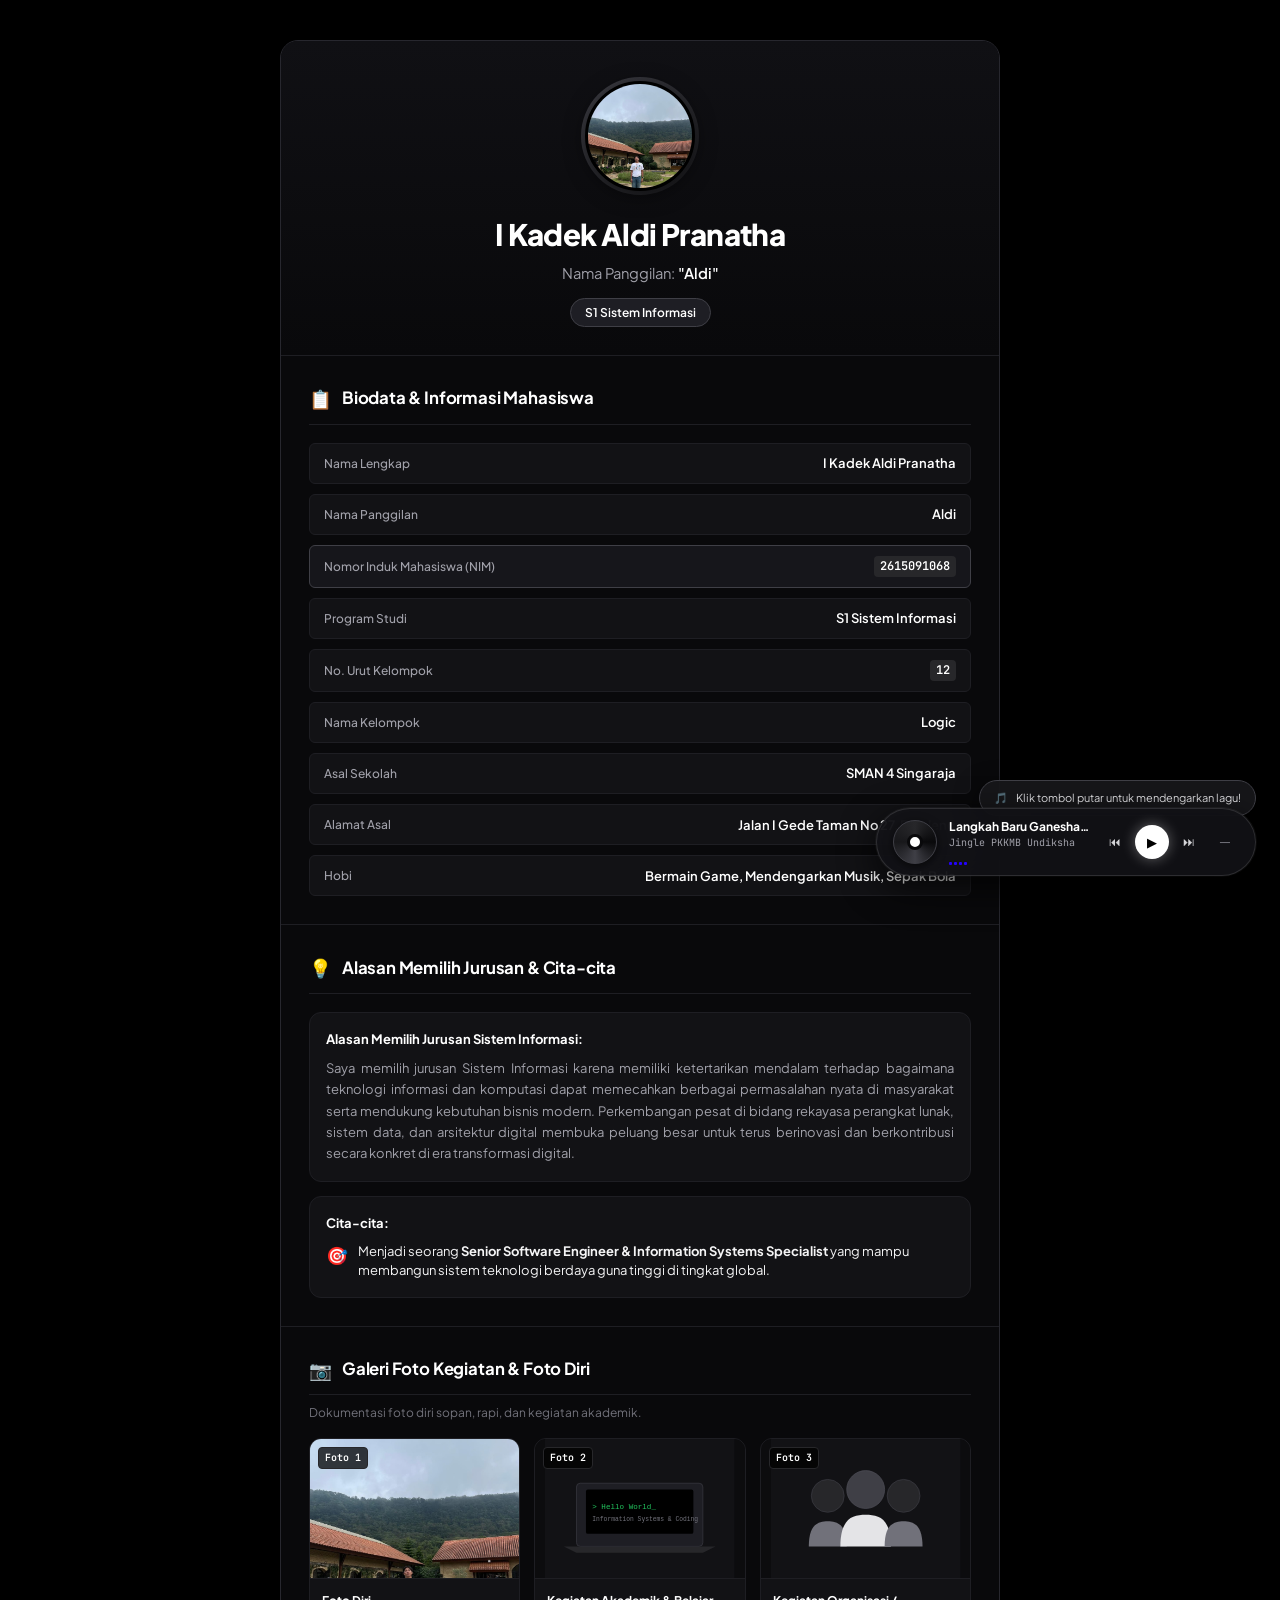
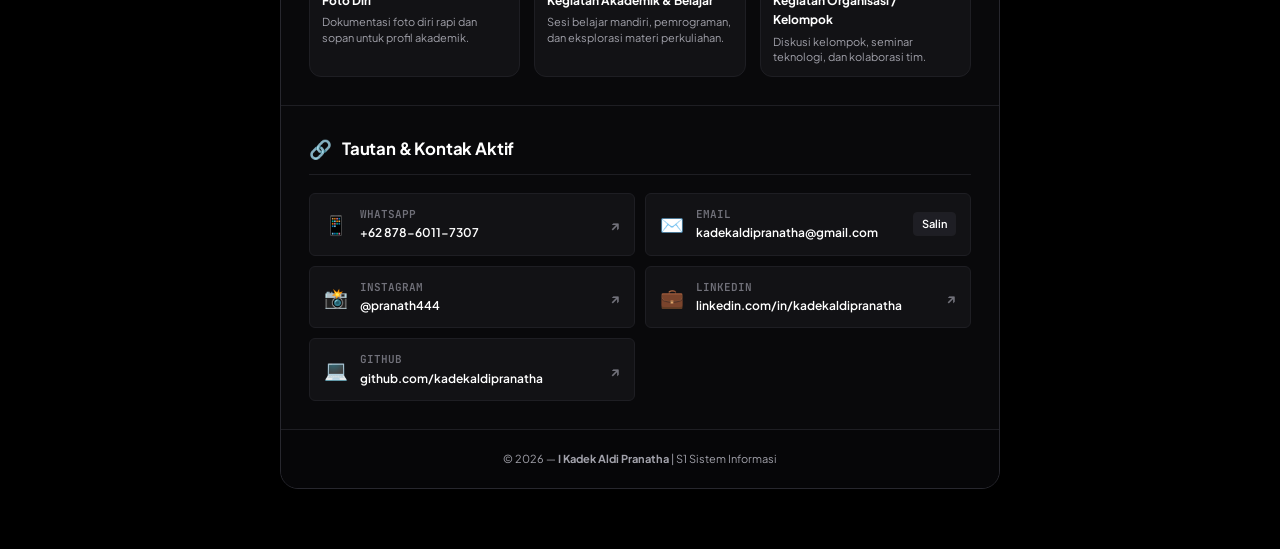
==== index.html @ c518de61 "fix: profil bisa diklik lightbox, hapus tulisan Mahasiswa Baru, fix stray char" ====
<!DOCTYPE html>
<html lang="id">

<head>
    <meta charset="UTF-8">
    <meta name="viewport" content="width=device-width, initial-scale=1.0">
    <title>Biodata Diri — I Kadek Aldi Pranatha | S1 Sistem Informasi</title>
    <meta name="description" content="Biodata dan Profil Mahasiswa Jurusan Sistem Informasi - I Kadek Aldi Pranatha.">

    <!-- Google Fonts: Plus Jakarta Sans & JetBrains Mono -->
    <link rel="preconnect" href="https://fonts.googleapis.com">
    <link rel="preconnect" href="https://fonts.gstatic.com" crossorigin>
    <link
        href="https://fonts.googleapis.com/css2?family=JetBrains+Mono:wght@400;500;600&family=Plus+Jakarta+Sans:wght@300;400;500;600;700;800&display=swap"
        rel="stylesheet">

    <!-- Favicon SVG -->
    <link rel="icon" type="image/svg+xml"
        href="data:image/svg+xml,<svg xmlns='http://www.w3.org/2000/svg' viewBox='0 0 100 100'><circle cx='50' cy='50' r='48' fill='%23000000' stroke='%23ffffff' stroke-width='4'/><text x='50' y='64' font-size='42' font-family='sans-serif' font-weight='bold' fill='white' text-anchor='middle'>SI</text></svg>">

    <link rel="stylesheet" href="css/style.css">
    <style>
        /* Enhancements for real profile photo display */
        .avatar-box {
            position: relative;
            width: 110px;
            height: 110px;
            border-radius: 50%;
            overflow: hidden;
            border: 3px solid var(--bg-pure-black, #000);
            background-color: var(--bg-surface, #141417);
            box-shadow: 0 4px 20px rgba(0, 0, 0, 0.5);
        }

        .avatar-box img {
            width: 100%;
            height: 100%;
            object-fit: cover;
            object-position: center 25%;
            display: block;
            transition: transform 0.3s ease;
        }

        .avatar-box:hover img {
            transform: scale(1.08);
        }

        .gallery-photo-real {
            width: 100%;
            height: 100%;
            object-fit: cover;
            object-position: center 25%;
            display: block;
            transition: transform 0.3s ease;
        }

        .gallery-card:hover .gallery-photo-real {
            transform: scale(1.05);
        }

        .status-pill {
            z-index: 2;
        }

        /* ================= PROFILE LIGHTBOX ================= */
        .avatar-box {
            cursor: pointer;
        }

        .avatar-box::after {
            content: '';
            position: absolute;
            inset: 0;
            border-radius: 50%;
            background: rgba(0, 0, 0, 0);
            transition: background 0.25s ease;
            pointer-events: none;
        }

        .avatar-box:hover::after {
            background: rgba(0, 0, 0, 0.28);
        }

        .avatar-zoom-icon {
            position: absolute;
            top: 50%;
            left: 50%;
            transform: translate(-50%, -50%) scale(0.6);
            color: #ffffff;
            font-size: 20px;
            opacity: 0;
            transition: opacity 0.25s ease, transform 0.25s ease;
            z-index: 5;
            pointer-events: none;
        }

        .avatar-box:hover .avatar-zoom-icon {
            opacity: 1;
            transform: translate(-50%, -50%) scale(1);
        }

        /* Lightbox Overlay */
        #profile-lightbox {
            display: none;
            position: fixed;
            inset: 0;
            z-index: 9999;
            background: rgba(0, 0, 0, 0.88);
            backdrop-filter: blur(16px);
            -webkit-backdrop-filter: blur(16px);
            align-items: center;
            justify-content: center;
            cursor: zoom-out;
        }

        #profile-lightbox.open {
            display: flex;
            animation: lbFadeIn 0.22s ease;
        }

        @keyframes lbFadeIn {
            from { opacity: 0; }
            to   { opacity: 1; }
        }

        #profile-lightbox img {
            max-width: min(500px, 88vw);
            max-height: 80vh;
            object-fit: contain;
            border-radius: 16px;
            box-shadow: 0 32px 80px rgba(0, 0, 0, 0.9);
            animation: lbSlideUp 0.28s cubic-bezier(0.16, 1, 0.3, 1);
            cursor: default;
        }

        @keyframes lbSlideUp {
            from { opacity: 0; transform: scale(0.86) translateY(28px); }
            to   { opacity: 1; transform: scale(1) translateY(0); }
        }

        #lb-close {
            position: absolute;
            top: 18px;
            right: 22px;
            background: rgba(255, 255, 255, 0.12);
            border: 1px solid rgba(255, 255, 255, 0.22);
            color: #ffffff;
            width: 38px;
            height: 38px;
            border-radius: 50%;
            display: flex;
            align-items: center;
            justify-content: center;
            font-size: 17px;
            cursor: pointer;
            transition: background 0.2s ease, transform 0.2s ease;
        }

        #lb-close:hover {
            background: rgba(255, 255, 255, 0.24);
            transform: scale(1.12);
        }

        /* ================= MUSIC PLAYER STYLES ================= */
        .floating-player {
            position: fixed;
            bottom: 24px;
            right: 24px;
            z-index: 1000;
            display: flex;
            align-items: center;
            gap: 12px;
            background: rgba(18, 18, 22, 0.92);
            backdrop-filter: blur(20px);
            -webkit-backdrop-filter: blur(20px);
            border: 1px solid rgba(255, 255, 255, 0.12);
            box-shadow: 0 12px 36px rgba(0, 0, 0, 0.75), 0 0 0 1px rgba(255, 255, 255, 0.06);
            padding: 10px 16px;
            border-radius: 40px;
            transition: all 0.35s cubic-bezier(0.16, 1, 0.3, 1);
            max-width: 380px;
            user-select: none;
        }

        .floating-player:hover {
            border-color: rgba(255, 255, 255, 0.25);
            box-shadow: 0 16px 44px rgba(0, 0, 0, 0.9);
        }

        /* Vinyl Disc */
        .disc-wrapper {
            position: relative;
            width: 44px;
            height: 44px;
            border-radius: 50%;
            background: conic-gradient(#27272a, #09090b, #3f3f46, #18181b, #27272a);
            display: flex;
            align-items: center;
            justify-content: center;
            box-shadow: 0 2px 10px rgba(0, 0, 0, 0.6);
            flex-shrink: 0;
            border: 1px solid #3f3f46;
            cursor: pointer;
            transition: transform 0.2s ease;
        }

        .disc-wrapper:hover {
            transform: scale(1.06);
        }

        .disc-wrapper.playing {
            animation: spinDisc 4s linear infinite;
        }

        @keyframes spinDisc {
            100% {
                transform: rotate(360deg);
            }
        }

        .disc-center {
            width: 16px;
            height: 16px;
            border-radius: 50%;
            background: #ffffff;
            border: 3px solid #09090b;
        }

        /* Track Metadata */
        .player-info {
            display: flex;
            flex-direction: column;
            overflow: hidden;
            min-width: 130px;
            max-width: 155px;
        }

        .player-title {
            font-size: 12px;
            font-weight: 700;
            color: #ffffff;
            white-space: nowrap;
            overflow: hidden;
            text-overflow: ellipsis;
            line-height: 1.3;
        }

        .player-artist {
            font-size: 10px;
            color: #a1a1aa;
            white-space: nowrap;
            overflow: hidden;
            text-overflow: ellipsis;
            font-family: var(--font-mono);
        }

        /* Equalizer Wave */
        .equalizer {
            display: flex;
            align-items: flex-end;
            gap: 2px;
            height: 12px;
            margin-top: 2px;
        }

        .eq-bar {
            width: 3px;
            background: #2402ff;
            border-radius: 1px;
            height: 3px;
            transition: height 0.15s ease;
        }

        .playing .eq-bar:nth-child(1) {
            animation: eqBounce 0.8s ease-in-out infinite alternate;
        }

        .playing .eq-bar:nth-child(2) {
            animation: eqBounce 0.6s ease-in-out infinite alternate 0.2s;
        }

        .playing .eq-bar:nth-child(3) {
            animation: eqBounce 0.9s ease-in-out infinite alternate 0.4s;
        }

        .playing .eq-bar:nth-child(4) {
            animation: eqBounce 0.7s ease-in-out infinite alternate 0.1s;
        }

        @keyframes eqBounce {
            0% {
                height: 3px;
            }

            100% {
                height: 12px;
            }
        }

        /* Controls */
        .player-controls {
            display: flex;
            align-items: center;
            gap: 6px;
        }

        .btn-ctrl {
            background: none;
            border: none;
            color: #d4d4d8;
            cursor: pointer;
            width: 28px;
            height: 28px;
            border-radius: 50%;
            display: flex;
            align-items: center;
            justify-content: center;
            font-size: 12px;
            transition: all 0.2s ease;
        }

        .btn-ctrl:hover {
            color: #ffffff;
            background: rgba(255, 255, 255, 0.12);
        }

        .btn-play-main {
            width: 34px;
            height: 34px;
            background: #ffffff;
            color: #000000;
            border-radius: 50%;
            font-size: 13px;
            box-shadow: 0 0 14px rgba(255, 255, 255, 0.35);
        }

        .btn-play-main:hover {
            background: #f4f4f5;
            color: #000000;
            transform: scale(1.08);
            box-shadow: 0 0 20px rgba(255, 255, 255, 0.6);
        }

        /* Minimize / Maximize Button */
        .btn-minimize {
            color: #71717a;
            font-size: 14px;
            margin-left: 2px;
            transition: all 0.2s ease;
        }

        .btn-minimize:hover {
            color: #ffffff;
            background: rgba(255, 255, 255, 0.15);
        }

        /* Minimized State (Floating Disc Bubble) */
        .floating-player.minimized {
            padding: 4px;
            border-radius: 50%;
            cursor: pointer;
            background: rgba(18, 18, 22, 0.95);
            box-shadow: 0 8px 28px rgba(0, 0, 0, 0.8), 0 0 16px rgba(34, 197, 94, 0.25);
            border-color: rgba(34, 197, 94, 0.4);
            transform: scale(1);
        }

        .floating-player.minimized:hover {
            transform: scale(1.14);
            border-color: #22c55e;
            box-shadow: 0 12px 32px rgba(0, 0, 0, 0.9), 0 0 24px rgba(34, 197, 94, 0.5);
        }

        .floating-player.minimized .player-info,
        .floating-player.minimized .btn-prev,
        .floating-player.minimized .btn-next,
        .floating-player.minimized .btn-minimize {
            display: none;
        }

        /* Minimized Expand Badge Indicator */
        .minimized-badge {
            display: none;
            position: absolute;
            top: -4px;
            right: -4px;
            background: #22c55e;
            color: #000000;
            font-size: 9px;
            font-weight: 800;
            width: 18px;
            height: 18px;
            border-radius: 50%;
            align-items: center;
            justify-content: center;
            border: 2px solid #000000;
            box-shadow: 0 2px 6px rgba(0, 0, 0, 0.5);
        }

        .floating-player.minimized .minimized-badge {
            display: flex;
        }

        /* Auto-play hint banner */
        .music-toast-hint {
            position: fixed;
            bottom: 84px;
            right: 24px;
            z-index: 999;
            background: rgba(24, 24, 27, 0.95);
            border: 1px solid #3f3f46;
            color: #e4e4e7;
            padding: 8px 14px;
            border-radius: 20px;
            font-size: 11px;
            display: flex;
            align-items: center;
            gap: 8px;
            box-shadow: 0 8px 24px rgba(0, 0, 0, 0.6);
            animation: fadeInHint 0.5s ease;
        }

        @keyframes fadeInHint {
            from {
                opacity: 0;
                transform: translateY(8px);
            }

            to {
                opacity: 1;
                transform: translateY(0);
            }
        }

        @media (max-width: 600px) {
            .floating-player:not(.minimized) {
                bottom: 16px;
                right: 16px;
                left: 16px;
                max-width: none;
                justify-content: space-between;
            }

            .player-info {
                max-width: 140px;
            }

            .music-toast-hint {
                bottom: 76px;
                right: 16px;
                left: 16px;
                justify-content: center;
            }
        }
    </style>
</head>

<body>

    <main class="page-wrapper">
        <div class="bio-card">

            <!-- HEADER & FOTO PROFIL -->
            <header class="card-header">
                <div class="avatar-container">
                    <div class="avatar-ring">
                        <!-- Foto Profil Asli — klik untuk tampilkan full -->
                        <div class="avatar-box" onclick="openProfileLightbox()" title="Klik untuk lihat foto">
                            <img src="profile.jpg" alt="Foto Profil I Kadek Aldi Pranatha" class="avatar-img" />
                            <span class="avatar-zoom-icon">&#128269;</span>
                        </div>
                    </div>
                </div>

                <h1 class="main-name">I Kadek Aldi Pranatha</h1>
                <p class="nickname">Nama Panggilan: <span class="highlight-text">"Aldi"</span></p>
                <p class="study-badge">S1 Sistem Informasi</p>
            </header>

            <!-- SEKSI 1: BIODATA UTAMA -->
            <section class="section-box">
                <h2 class="section-title">
                    <span class="title-icon">📋</span>
                    <span>Biodata & Informasi Mahasiswa</span>
                </h2>

                <div class="data-list">
                    <div class="data-row">
                        <span class="data-label">Nama Lengkap</span>
                        <span class="data-val">I Kadek Aldi Pranatha</span>
                    </div>

                    <div class="data-row">
                        <span class="data-label">Nama Panggilan</span>
                        <span class="data-val">Aldi</span>
                    </div>

                    <div class="data-row highlight-row">
                        <span class="data-label">Nomor Induk Mahasiswa (NIM)</span>
                        <span class="data-val mono-text">2615091068</span>
                    </div>

                    <div class="data-row">
                        <span class="data-label">Program Studi</span>
                        <span class="data-val">S1 Sistem Informasi</span>
                    </div>

                    <div class="data-row">
                        <span class="data-label">No. Urut Kelompok</span>
                        <span class="data-val mono-text">12</span>
                    </div>

                    <div class="data-row">
                        <span class="data-label">Nama Kelompok</span>
                        <span class="data-val">Logic</span>
                    </div>

                    <div class="data-row">
                        <span class="data-label">Asal Sekolah</span>
                        <span class="data-val">SMAN 4 Singaraja</span>
                    </div>

                    <div class="data-row">
                        <span class="data-label">Alamat Asal</span>
                        <span class="data-val">Jalan I Gede Taman No 27, Buleleng</span>
                    </div>

                    <div class="data-row">
                        <span class="data-label">Hobi</span>
                        <span class="data-val">Bermain Game, Mendengarkan Musik, Sepak Bola</span>
                    </div>
                </div>
            </section>

            <!-- SEKSI 2: ALASAN MEMILIH SISTEM INFORMASI & CITA-CITA -->
            <section class="section-box">
                <h2 class="section-title">
                    <span class="title-icon">💡</span>
                    <span>Alasan Memilih Jurusan & Cita-cita</span>
                </h2>

                <div class="essay-box">
                    <h3 class="essay-subtitle">Alasan Memilih Jurusan Sistem Informasi:</h3>
                    <p class="essay-paragraph">
                        Saya memilih jurusan Sistem Informasi karena memiliki ketertarikan mendalam terhadap bagaimana
                        teknologi informasi dan komputasi dapat memecahkan berbagai permasalahan nyata di masyarakat
                        serta mendukung kebutuhan bisnis modern.
                        Perkembangan pesat di bidang rekayasa perangkat lunak, sistem data, dan arsitektur digital
                        membuka peluang
                        besar untuk terus berinovasi dan berkontribusi secara konkret di era transformasi digital.
                    </p>
                </div>

                <div class="essay-box" style="margin-top: 14px;">
                    <h3 class="essay-subtitle">Cita-cita:</h3>
                    <div class="goal-item">
                        <span class="goal-star">🎯</span>
                        <span class="goal-text">Menjadi seorang <strong>Senior Software Engineer & Information Systems
                                Specialist</strong> yang mampu
                            membangun sistem teknologi berdaya guna tinggi di tingkat global.</span>
                    </div>
                </div>
            </section>

            <!-- SEKSI 3: GALERI FOTO (MINIMAL 3 FOTO DIRI & KEGIATAN SOPAN) -->
            <section class="section-box">
                <h2 class="section-title">
                    <span class="title-icon">📷</span>
                    <span>Galeri Foto Kegiatan & Foto Diri</span>
                </h2>
                <p class="section-hint">Dokumentasi foto diri sopan, rapi, dan kegiatan akademik.</p>

                <div class="gallery-grid">
                    <!-- Foto 1: Foto Diri -->
                    <div class="gallery-card">
                        <div class="photo-box">
                            <img src="profile.jpg" alt="Foto Diri I Kadek Aldi Pranatha" class="gallery-photo-real" />
                            <span class="photo-badge">Foto 1</span>
                        </div>
                        <div class="photo-caption">
                            <h4>Foto Diri</h4>
                            <p>Dokumentasi foto diri rapi dan sopan untuk profil akademik.</p>
                        </div>
                    </div>

                    <!-- Foto 2: Akademik & Belajar -->
                    <div class="gallery-card">
                        <div class="photo-box">
                            <svg viewBox="0 0 300 220" width="100%" height="100%" class="photo-svg">
                                <rect width="100%" height="100%" fill="#121215" />
                                <!-- Laptop & Study setting -->
                                <rect x="50" y="70" width="200" height="100" rx="6" fill="#1e1e24" stroke="#3f3f46" />
                                <rect x="65" y="80" width="170" height="70" rx="3" fill="#000000" />
                                <text x="75" y="110" fill="#22c55e" font-size="12" font-family="monospace">&gt; Hello
                                    World_</text>
                                <text x="75" y="130" fill="#71717a" font-size="10" font-family="monospace">Information
                                    Systems &amp; Coding</text>
                                <path d="M30 170 L270 170 L250 180 L50 180 Z" fill="#27272a" />
                            </svg>
                            <span class="photo-badge">Foto 2</span>
                        </div>
                        <div class="photo-caption">
                            <h4>Kegiatan Akademik & Belajar</h4>
                            <p>Sesi belajar mandiri, pemrograman, dan eksplorasi materi perkuliahan.</p>
                        </div>
                    </div>

                    <!-- Foto 3: Kolaborasi & Tim -->
                    <div class="gallery-card">
                        <div class="photo-box">
                            <svg viewBox="0 0 300 220" width="100%" height="100%" class="photo-svg">
                                <rect width="100%" height="100%" fill="#121215" />
                                <!-- Group / Workshop representation -->
                                <circle cx="90" cy="90" r="26" fill="#27272a" stroke="#3f3f46" />
                                <circle cx="150" cy="80" r="30" fill="#3f3f46" stroke="#52525b" />
                                <circle cx="210" cy="90" r="26" fill="#27272a" stroke="#3f3f46" />
                                <path d="M60 170 C60 135, 75 130, 90 130 C105 130, 120 135, 120 170 Z" fill="#71717a" />
                                <path d="M110 170 C110 125, 130 120, 150 120 C170 120, 190 125, 190 170 Z"
                                    fill="#e4e4e7" />
                                <path d="M180 170 C180 135, 195 130, 210 130 C225 130, 240 135, 240 170 Z"
                                    fill="#71717a" />
                            </svg>
                            <span class="photo-badge">Foto 3</span>
                        </div>
                        <div class="photo-caption">
                            <h4>Kegiatan Organisasi / Kelompok</h4>
                            <p>Diskusi kelompok, seminar teknologi, dan kolaborasi tim.</p>
                        </div>
                    </div>
                </div>
            </section>

            <!-- SEKSI 4: TAUTAN & KONTAK AKTIF -->
            <section class="section-box" style="border-bottom: none;">
                <h2 class="section-title">
                    <span class="title-icon">🔗</span>
                    <span>Tautan & Kontak Aktif</span>
                </h2>

                <div class="contact-grid">
                    <!-- WhatsApp -->
                    <a href="https://wa.me/6287860117307" target="_blank" rel="noopener noreferrer"
                        class="contact-card">
                        <div class="contact-icon">📱</div>
                        <div class="contact-info">
                            <span class="contact-title">WhatsApp</span>
                            <span class="contact-sub">+62 878-6011-7307</span>
                        </div>
                        <span class="contact-arrow">↗</span>
                    </a>

                    <!-- Email -->
                    <div class="contact-card" id="copy-email-box" title="Klik untuk menyalin email">
                        <div class="contact-icon">✉️</div>
                        <div class="contact-info">
                            <span class="contact-title">Email</span>
                            <span class="contact-sub" id="email-address">kadekaldipranatha@gmail.com</span>
                        </div>
                        <span class="contact-badge" id="copy-status">Salin</span>
                    </div>

                    <!-- Instagram -->
                    <a href="https://instagram.com/pranath444" target="_blank" rel="noopener noreferrer"
                        class="contact-card">
                        <div class="contact-icon">📸</div>
                        <div class="contact-info">
                            <span class="contact-title">Instagram</span>
                            <span class="contact-sub">@pranath444</span>
                        </div>
                        <span class="contact-arrow">↗</span>
                    </a>

                    <!-- LinkedIn -->
                    <a href="https://linkedin.com/in/kadekaldipranatha" target="_blank" rel="noopener noreferrer"
                        class="contact-card">
                        <div class="contact-icon">💼</div>
                        <div class="contact-info">
                            <span class="contact-title">LinkedIn</span>
                            <span class="contact-sub">linkedin.com/in/kadekaldipranatha</span>
                        </div>
                        <span class="contact-arrow">↗</span>
                    </a>

                    <!-- GitHub -->
                    <a href="https://github.com/kadekaldipranatha" target="_blank" rel="noopener noreferrer"
                        class="contact-card">
                        <div class="contact-icon">💻</div>
                        <div class="contact-info">
                            <span class="contact-title">GitHub</span>
                            <span class="contact-sub">github.com/kadekaldipranatha</span>
                        </div>
                        <span class="contact-arrow">↗</span>
                    </a>
                </div>
            </section>

            <!-- FOOTER -->
            <footer class="card-footer">
                <p>© 2026 — <strong>I Kadek Aldi Pranatha</strong> | S1 Sistem Informasi</p>
            </footer>

        </div>
    </main>

    <!-- FLOATING MUSIC PLAYER WIDGET -->
    <div id="musicToastHint" class="music-toast-hint">
        <span>🎵</span>
        <span>Klik tombol putar untuk mendengarkan lagu!</span>
    </div>

    <div class="floating-player" id="musicPlayer" title="Pemutar Musik">
        <!-- Minimized expand badge -->
        <div class="minimized-badge">🗖</div>

        <!-- Rotating Disc -->
        <div class="disc-wrapper" id="discWrapper" title="Putar / Jeda">
            <div class="disc-center"></div>
        </div>

        <!-- Track Info & Visualizer -->
        <div class="player-info">
            <span class="player-title" id="playerTitle">Langkah Baru Ganesha Muda</span>
            <span class="player-artist" id="playerArtist">Jingle PKKMB Undiksha</span>
            <div class="equalizer" id="equalizer">
                <div class="eq-bar"></div>
                <div class="eq-bar"></div>
                <div class="eq-bar"></div>
                <div class="eq-bar"></div>
            </div>
        </div>

        <!-- Controls -->
        <div class="player-controls">
            <button class="btn-ctrl btn-prev" id="btnPrev" title="Lagu Sebelumnya">⏮</button>
            <button class="btn-ctrl btn-play-main" id="btnPlay" title="Putar / Jeda">▶</button>
            <button class="btn-ctrl btn-next" id="btnNext" title="Lagu Selanjutnya">⏭</button>
            <button class="btn-ctrl btn-minimize" id="btnMin" title="Perkecil Pemutar Musik">─</button>
        </div>
    </div>

    <!-- Hidden Audio Element -->
    <audio id="bgAudio" preload="metadata"></audio>

    <!-- Floating Notification Toast -->
    <div id="toast" class="toast hidden">Alamat email berhasil disalin!</div>

    <script>
        // ================= COPY EMAIL FEATURE =================
        const copyBox = document.getElementById('copy-email-box');
        const emailText = document.getElementById('email-address').innerText;
        const copyStatus = document.getElementById('copy-status');
        const toast = document.getElementById('toast');

        copyBox.addEventListener('click', async () => {
            try {
                await navigator.clipboard.writeText(emailText);
                copyStatus.innerText = 'Tersalin!';
                copyStatus.style.background = '#22c55e';
                copyStatus.style.color = '#000000';

                toast.classList.remove('hidden');
                setTimeout(() => {
                    toast.classList.add('hidden');
                    copyStatus.innerText = 'Salin';
                    copyStatus.style.background = '';
                    copyStatus.style.color = '';
                }, 2500);
            } catch (err) {
                alert('Email: ' + emailText);
            }
        });

        // ================= MUSIC PLAYER LOGIC =================
        const playlist = [
            {
                title: "Langkah Baru Ganesha Muda",
                artist: "Jingle PKKMB Undiksha",
                src: "song1.mp3"
            },
            {
                title: "Kuning",
                artist: "rumahsakit",
                src: "song2.mp3"
            },
            {
                title: "Gemilang",
                artist: "Perunggu",
                src: "song3.mp3"
            }
        ];

        let currentTrackIndex = 0;
        const audio = document.getElementById('bgAudio');
        const btnPlay = document.getElementById('btnPlay');
        const btnPrev = document.getElementById('btnPrev');
        const btnNext = document.getElementById('btnNext');
        const btnMin = document.getElementById('btnMin');
        const discWrapper = document.getElementById('discWrapper');
        const playerTitle = document.getElementById('playerTitle');
        const playerArtist = document.getElementById('playerArtist');
        const musicPlayer = document.getElementById('musicPlayer');
        const musicHint = document.getElementById('musicToastHint');

        function loadTrack(index) {
            currentTrackIndex = index;
            const track = playlist[currentTrackIndex];
            audio.src = track.src;
            playerTitle.innerText = track.title;
            playerArtist.innerText = track.artist;
        }

        // Initialize first track
        loadTrack(0);

        function playMusic() {
            audio.play().then(() => {
                btnPlay.innerText = '⏸';
                discWrapper.classList.add('playing');
                musicPlayer.classList.add('playing');
                if (musicHint) musicHint.style.display = 'none';
            }).catch((err) => {
                console.log('Autoplay blocked or waiting for user interaction:', err);
            });
        }

        function pauseMusic() {
            audio.pause();
            btnPlay.innerText = '▶';
            discWrapper.classList.remove('playing');
            musicPlayer.classList.remove('playing');
        }

        function togglePlay() {
            if (audio.paused) {
                playMusic();
            } else {
                pauseMusic();
            }
        }

        btnPlay.addEventListener('click', (e) => {
            e.stopPropagation();
            togglePlay();
        });

        discWrapper.addEventListener('click', (e) => {
            if (musicPlayer.classList.contains('minimized')) {
                // If minimized, clicking expands it
                expandPlayer();
            } else {
                togglePlay();
            }
        });

        btnNext.addEventListener('click', (e) => {
            e.stopPropagation();
            currentTrackIndex = (currentTrackIndex + 1) % playlist.length;
            loadTrack(currentTrackIndex);
            playMusic();
        });

        btnPrev.addEventListener('click', (e) => {
            e.stopPropagation();
            currentTrackIndex = (currentTrackIndex - 1 + playlist.length) % playlist.length;
            loadTrack(currentTrackIndex);
            playMusic();
        });

        // When track ends, play next
        audio.addEventListener('ended', () => {
            currentTrackIndex = (currentTrackIndex + 1) % playlist.length;
            loadTrack(currentTrackIndex);
            playMusic();
        });

        // Minimize & Maximize Features
        function minimizePlayer() {
            musicPlayer.classList.add('minimized');
            btnMin.innerText = '🗖';
            btnMin.title = 'Perbesar Pemutar Musik';
            musicPlayer.title = 'Klik untuk memperbesar pemutar musik';
        }

        function expandPlayer() {
            musicPlayer.classList.remove('minimized');
            btnMin.innerText = '─';
            btnMin.title = 'Perkecil Pemutar Musik';
            musicPlayer.title = 'Pemutar Musik';
        }

        btnMin.addEventListener('click', (e) => {
            e.stopPropagation();
            if (musicPlayer.classList.contains('minimized')) {
                expandPlayer();
            } else {
                minimizePlayer();
            }
        });

        // Clicking anywhere on minimized bubble expands it immediately
        musicPlayer.addEventListener('click', (e) => {
            if (musicPlayer.classList.contains('minimized')) {
                expandPlayer();
            }
        });

        // First user interaction auto-play trigger
        let userInteracted = false;
        function handleFirstInteraction() {
            if (!userInteracted) {
                userInteracted = true;
                playMusic();
                window.removeEventListener('click', handleFirstInteraction);
                window.removeEventListener('keydown', handleFirstInteraction);
                window.removeEventListener('touchstart', handleFirstInteraction);
            }
        }

        window.addEventListener('click', handleFirstInteraction);
        window.addEventListener('keydown', handleFirstInteraction);
        window.addEventListener('touchstart', handleFirstInteraction);

        // Hide hint after 6s
        setTimeout(() => {
            if (musicHint) musicHint.style.display = 'none';
        }, 6000);
    </script>

    <!-- ===== PROFILE PHOTO LIGHTBOX ===== -->
    <div id="profile-lightbox" onclick="closeProfileLightbox()" role="dialog" aria-modal="true" aria-label="Foto Profil">
        <button id="lb-close" onclick="event.stopPropagation(); closeProfileLightbox()" title="Tutup (Esc)">&#10005;</button>
        <img src="profile.jpg" alt="Foto Profil I Kadek Aldi Pranatha" onclick="event.stopPropagation()" />
    </div>

    <script>
        function openProfileLightbox() {
            document.getElementById('profile-lightbox').classList.add('open');
            document.body.style.overflow = 'hidden';
        }
        function closeProfileLightbox() {
            document.getElementById('profile-lightbox').classList.remove('open');
            document.body.style.overflow = '';
        }
        document.addEventListener('keydown', function(e) {
            if (e.key === 'Escape') closeProfileLightbox();
        });
    </script>
</body>

</html>
---- css/style.css ----
/* ==========================================================================
   FULL BLACK MINIMALIST BIODATA & PROFILE STYLESHEET
   ========================================================================== */

:root {
  --bg-pure-black: #000000;
  --bg-card: #09090b;
  --bg-surface: #121215;
  --bg-surface-hover: #18181c;
  --bg-badge: #1e1e24;

  --text-white: #ffffff;
  --text-light: #f4f4f5;
  --text-dim: #a1a1aa;
  --text-muted: #71717a;

  --border-subtle: #1e1e23;
  --border-card: #27272e;
  --border-hover: #3f3f46;

  --font-sans: 'Plus Jakarta Sans', -apple-system, BlinkMacSystemFont, 'Segoe UI', Roboto, sans-serif;
  --font-mono: 'JetBrains Mono', monospace;

  --radius-sm: 6px;
  --radius-md: 12px;
  --radius-lg: 18px;
  --radius-full: 9999px;
}

*, *::before, *::after {
  box-sizing: border-box;
  margin: 0;
  padding: 0;
}

html {
  scroll-behavior: smooth;
}

body {
  background-color: var(--bg-pure-black);
  color: var(--text-white);
  font-family: var(--font-sans);
  line-height: 1.6;
  min-height: 100vh;
  -webkit-font-smoothing: antialiased;
  -moz-osx-font-smoothing: grayscale;
}

a {
  color: inherit;
  text-decoration: none;
}

/* Page Layout Container (Portrait Oriented) */
.page-wrapper {
  display: flex;
  justify-content: center;
  padding: 40px 16px 60px 16px;
}

.bio-card {
  width: 100%;
  max-width: 720px;
  background-color: var(--bg-card);
  border: 1px solid var(--border-card);
  border-radius: var(--radius-lg);
  box-shadow: 0 20px 40px -15px rgba(0, 0, 0, 0.9);
  overflow: hidden;
}

/* Card Header & Profile */
.card-header {
  padding: 36px 28px 28px 28px;
  text-align: center;
  background: linear-gradient(180deg, #101014 0%, var(--bg-card) 100%);
  border-bottom: 1px solid var(--border-subtle);
  display: flex;
  flex-direction: column;
  align-items: center;
}

.avatar-container {
  position: relative;
  margin-bottom: 16px;
}

.avatar-ring {
  padding: 4px;
  border-radius: 50%;
  background: linear-gradient(135deg, #3f3f46 0%, #18181b 100%);
}

.avatar-box {
  width: 100px;
  height: 100px;
  border-radius: 50%;
  overflow: hidden;
  border: 3px solid var(--bg-pure-black);
  background-color: var(--bg-surface);
}

.status-pill {
  position: absolute;
  bottom: 0px;
  right: -10px;
  font-size: 10px;
  font-weight: 700;
  text-transform: uppercase;
  letter-spacing: 0.05em;
  background-color: #ffffff;
  color: #000000;
  padding: 2px 8px;
  border-radius: var(--radius-full);
  border: 2px solid var(--bg-pure-black);
}

.main-name {
  font-size: clamp(1.4rem, 3.2vw, 1.85rem);
  font-weight: 800;
  letter-spacing: -0.02em;
  color: var(--text-white);
  margin-bottom: 4px;
}

.nickname {
  font-size: 0.92rem;
  color: var(--text-dim);
  margin-bottom: 12px;
}

.highlight-text {
  color: var(--text-white);
  font-weight: 600;
}

.study-badge {
  display: inline-block;
  font-size: 12px;
  font-weight: 600;
  color: #ffffff;
  background-color: var(--bg-badge);
  border: 1px solid var(--border-hover);
  padding: 4px 14px;
  border-radius: var(--radius-full);
}

/* Sections Structure */
.section-box {
  padding: 28px;
  border-bottom: 1px solid var(--border-subtle);
}

.section-title {
  display: flex;
  align-items: center;
  gap: 10px;
  font-size: 1.05rem;
  font-weight: 700;
  letter-spacing: -0.01em;
  color: var(--text-white);
  margin-bottom: 18px;
  padding-bottom: 10px;
  border-bottom: 1px solid var(--border-subtle);
}

.title-icon {
  font-size: 1.15rem;
}

.section-hint {
  font-size: 12px;
  color: var(--text-muted);
  margin-top: -10px;
  margin-bottom: 16px;
}

/* Biodata Data List */
.data-list {
  display: flex;
  flex-direction: column;
  gap: 10px;
}

.data-row {
  display: flex;
  justify-content: space-between;
  align-items: center;
  padding: 10px 14px;
  background-color: var(--bg-surface);
  border: 1px solid var(--border-subtle);
  border-radius: var(--radius-sm);
  gap: 16px;
}

.data-row.highlight-row {
  border-color: #3f3f46;
  background-color: #16161b;
}

.data-label {
  font-size: 12px;
  color: var(--text-dim);
  font-weight: 500;
  flex-shrink: 0;
}

.data-val {
  font-size: 13px;
  font-weight: 600;
  color: var(--text-white);
  text-align: right;
  line-height: 1.4;
}

.mono-text {
  font-family: var(--font-mono);
  color: #ffffff;
  background-color: #27272a;
  padding: 2px 6px;
  border-radius: 4px;
  font-size: 12px;
}

/* Essay Box */
.essay-box {
  background-color: var(--bg-surface);
  border: 1px solid var(--border-subtle);
  border-radius: var(--radius-md);
  padding: 16px;
}

.essay-subtitle {
  font-size: 13px;
  font-weight: 700;
  color: var(--text-white);
  margin-bottom: 8px;
}

.essay-paragraph {
  font-size: 13px;
  color: var(--text-dim);
  line-height: 1.65;
  text-align: justify;
}

.goal-item {
  display: flex;
  align-items: flex-start;
  gap: 10px;
  font-size: 13px;
  color: var(--text-light);
  line-height: 1.5;
}

.goal-star {
  font-size: 1.1rem;
}

/* Photo Gallery Grid */
.gallery-grid {
  display: grid;
  grid-template-columns: repeat(3, 1fr);
  gap: 14px;
}

.gallery-card {
  background-color: var(--bg-surface);
  border: 1px solid var(--border-subtle);
  border-radius: var(--radius-md);
  overflow: hidden;
  display: flex;
  flex-direction: column;
  transition: border-color 0.2s ease, transform 0.2s ease;
}

.gallery-card:hover {
  border-color: var(--border-hover);
  transform: translateY(-2px);
}

.photo-box {
  width: 100%;
  height: 140px;
  background-color: #0c0c0e;
  position: relative;
  display: flex;
  align-items: center;
  justify-content: center;
  border-bottom: 1px solid var(--border-subtle);
}

.photo-badge {
  position: absolute;
  top: 8px;
  left: 8px;
  font-family: var(--font-mono);
  font-size: 10px;
  font-weight: 600;
  background-color: rgba(0, 0, 0, 0.75);
  color: #ffffff;
  padding: 2px 6px;
  border-radius: 4px;
  border: 1px solid #27272a;
}

.photo-caption {
  padding: 12px;
  display: flex;
  flex-direction: column;
  gap: 4px;
  flex-grow: 1;
}

.photo-caption h4 {
  font-size: 12px;
  font-weight: 700;
  color: var(--text-white);
}

.photo-caption p {
  font-size: 11px;
  color: var(--text-dim);
  line-height: 1.4;
}

/* Contact Links */
.contact-grid {
  display: grid;
  grid-template-columns: 1fr 1fr;
  gap: 10px;
}

.contact-card {
  display: flex;
  align-items: center;
  gap: 12px;
  padding: 12px 14px;
  background-color: var(--bg-surface);
  border: 1px solid var(--border-subtle);
  border-radius: var(--radius-sm);
  transition: all 0.2s ease;
  cursor: pointer;
}

.contact-card:hover {
  background-color: var(--bg-surface-hover);
  border-color: var(--border-hover);
}

.contact-icon {
  font-size: 1.2rem;
  flex-shrink: 0;
}

.contact-info {
  display: flex;
  flex-direction: column;
  flex-grow: 1;
  overflow: hidden;
}

.contact-title {
  font-size: 11px;
  font-weight: 600;
  text-transform: uppercase;
  color: var(--text-muted);
  font-family: var(--font-mono);
}

.contact-sub {
  font-size: 12px;
  font-weight: 600;
  color: var(--text-white);
  white-space: nowrap;
  overflow: hidden;
  text-overflow: ellipsis;
}

.contact-arrow {
  font-size: 14px;
  color: var(--text-muted);
  font-weight: bold;
}

.contact-badge {
  font-size: 11px;
  font-weight: 600;
  padding: 2px 8px;
  border-radius: 4px;
  background-color: var(--bg-badge);
  border: 1px solid var(--border-subtle);
  color: var(--text-white);
  transition: all 0.2s ease;
}

/* Footer */
.card-footer {
  padding: 20px;
  text-align: center;
  background-color: #060608;
  border-top: 1px solid var(--border-subtle);
}

.card-footer p {
  font-size: 11px;
  color: var(--text-dim);
}

/* Toast */
.toast {
  position: fixed;
  bottom: 24px;
  left: 50%;
  transform: translateX(-50%);
  background-color: #ffffff;
  color: #000000;
  padding: 8px 18px;
  border-radius: var(--radius-full);
  font-size: 12px;
  font-weight: 600;
  box-shadow: 0 8px 20px rgba(0, 0, 0, 0.8);
  z-index: 999;
  transition: opacity 0.2s ease;
}

.hidden {
  display: none !important;
}

/* Mobile Responsive Breakpoints */
@media (max-width: 600px) {
  .page-wrapper {
    padding: 16px 8px 40px 8px;
  }

  .card-header {
    padding: 24px 16px 20px 16px;
  }

  .section-box {
    padding: 20px 16px;
  }

  .data-row {
    flex-direction: column;
    align-items: flex-start;
    gap: 4px;
  }

  .data-val {
    text-align: left;
  }

  .gallery-grid {
    grid-template-columns: 1fr;
  }

  .contact-grid {
    grid-template-columns: 1fr;
  }
}
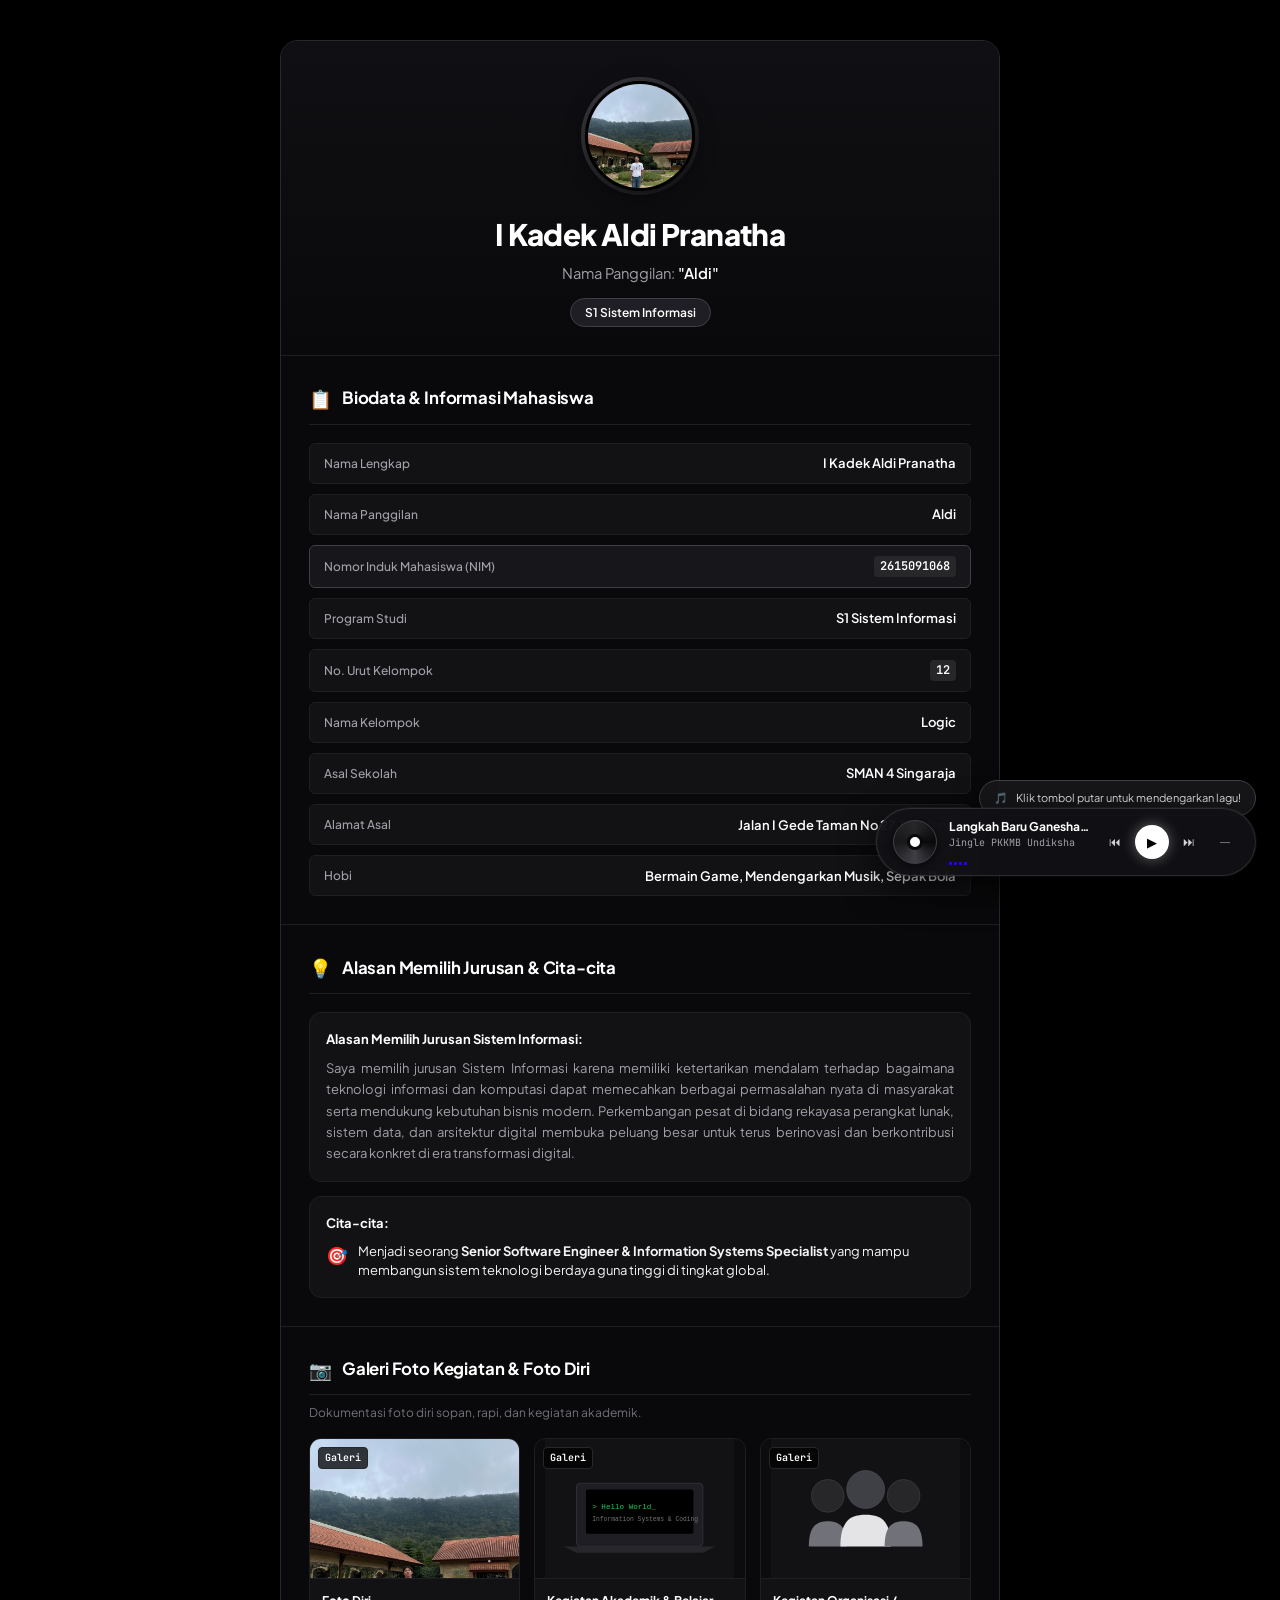
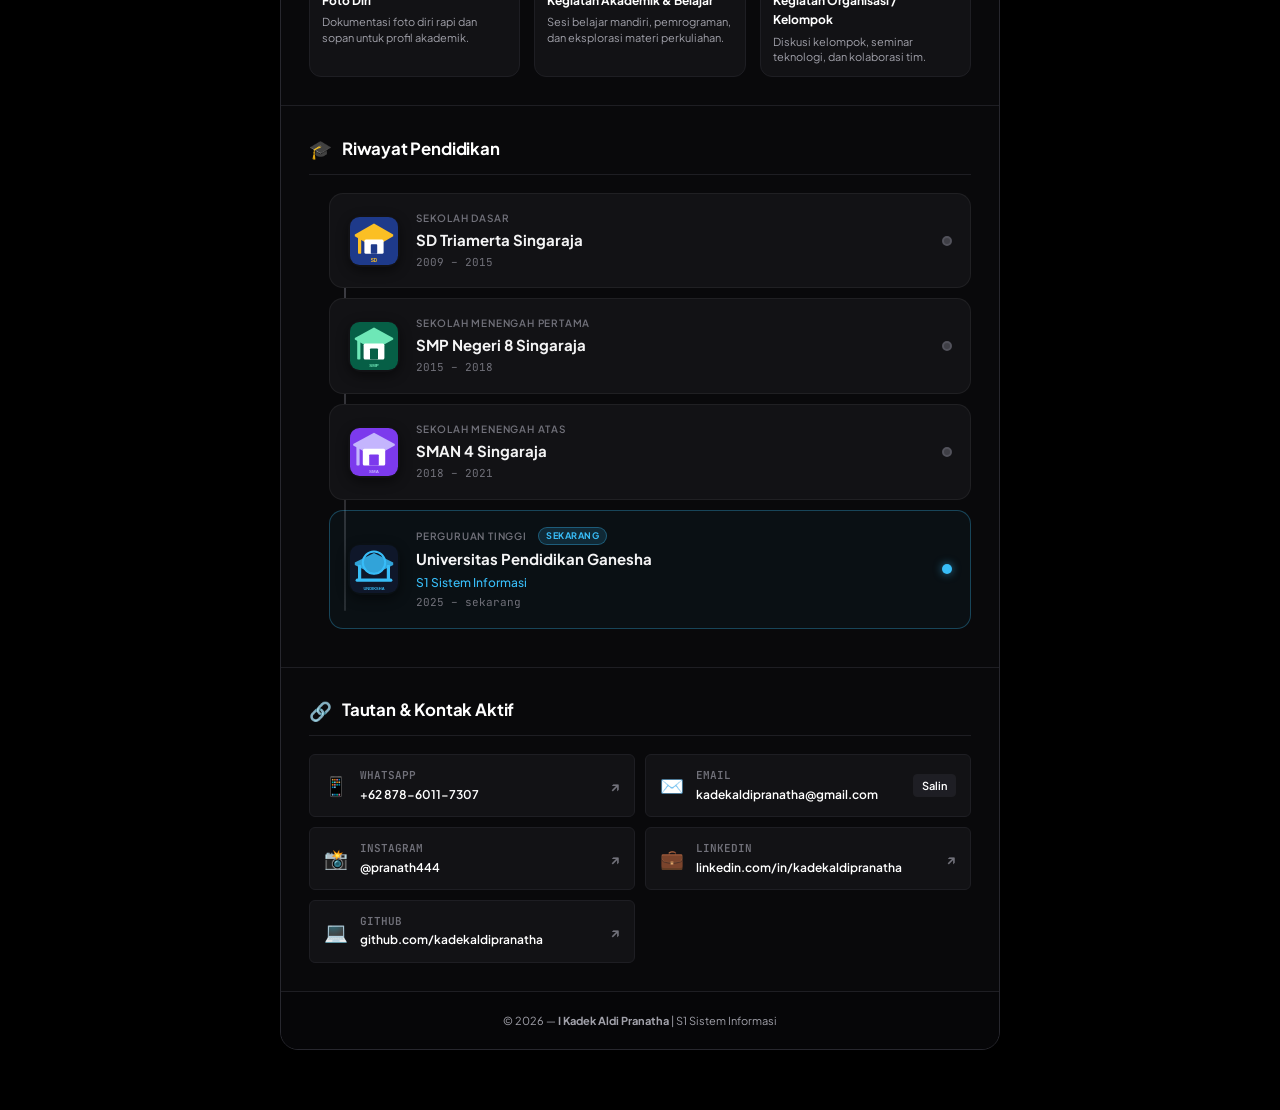
==== commit 2957fc02: "feat: galeri foto, seksi riwayat pendidikan SD/SMP/SMA/Kuliah dengan logo SVG" ====
--- a/index.html
+++ b/index.html
@@ -159,6 +159,154 @@
         #lb-close:hover {
             background: rgba(255, 255, 255, 0.24);
             transform: scale(1.12);
+        }
+
+        /* ================= EDUCATION TIMELINE ================= */
+        .edu-timeline {
+            display: flex;
+            flex-direction: column;
+            gap: 0;
+            position: relative;
+            padding-left: 20px;
+        }
+
+        .edu-timeline::before {
+            content: '';
+            position: absolute;
+            left: 35px;
+            top: 28px;
+            bottom: 28px;
+            width: 2px;
+            background: linear-gradient(to bottom, #3f3f46, #27272a);
+            border-radius: 2px;
+        }
+
+        .edu-card {
+            display: flex;
+            align-items: center;
+            gap: 16px;
+            padding: 16px 18px;
+            border-radius: 14px;
+            background: var(--bg-surface, #141417);
+            border: 1px solid rgba(255,255,255,0.06);
+            margin-bottom: 10px;
+            position: relative;
+            transition: border-color 0.2s ease, transform 0.2s ease, box-shadow 0.2s ease;
+        }
+
+        .edu-card:hover {
+            border-color: rgba(255,255,255,0.15);
+            transform: translateX(4px);
+            box-shadow: 0 4px 20px rgba(0,0,0,0.35);
+        }
+
+        .edu-card-current {
+            border-color: rgba(56, 189, 248, 0.3);
+            background: rgba(56, 189, 248, 0.04);
+        }
+
+        .edu-card-current:hover {
+            border-color: rgba(56, 189, 248, 0.55);
+        }
+
+        .edu-logo-wrap {
+            flex-shrink: 0;
+            width: 52px;
+            height: 52px;
+            border-radius: 14px;
+            display: flex;
+            align-items: center;
+            justify-content: center;
+            overflow: hidden;
+            box-shadow: 0 4px 12px rgba(0,0,0,0.45);
+        }
+
+        .edu-logo-wrap svg {
+            display: block;
+            width: 48px;
+            height: 48px;
+        }
+
+        .edu-info {
+            display: flex;
+            flex-direction: column;
+            gap: 2px;
+            flex: 1;
+            min-width: 0;
+        }
+
+        .edu-level {
+            font-size: 10px;
+            font-weight: 600;
+            color: var(--text-muted, #71717a);
+            text-transform: uppercase;
+            letter-spacing: 0.08em;
+            display: flex;
+            align-items: center;
+            gap: 6px;
+        }
+
+        .edu-name {
+            font-size: 15px;
+            font-weight: 700;
+            color: var(--text-primary, #f4f4f5);
+            margin: 0;
+            white-space: nowrap;
+            overflow: hidden;
+            text-overflow: ellipsis;
+        }
+
+        .edu-sub {
+            font-size: 12px;
+            color: #38bdf8;
+            font-weight: 500;
+        }
+
+        .edu-year {
+            font-size: 11px;
+            color: var(--text-muted, #71717a);
+            font-family: var(--font-mono, monospace);
+        }
+
+        .edu-badge-now {
+            display: inline-block;
+            background: rgba(56, 189, 248, 0.15);
+            color: #38bdf8;
+            border: 1px solid rgba(56, 189, 248, 0.35);
+            border-radius: 20px;
+            font-size: 9px;
+            font-weight: 700;
+            padding: 1px 7px;
+            letter-spacing: 0.05em;
+            text-transform: uppercase;
+            vertical-align: middle;
+        }
+
+        .edu-dot {
+            width: 10px;
+            height: 10px;
+            border-radius: 50%;
+            background: #3f3f46;
+            border: 2px solid #52525b;
+            flex-shrink: 0;
+            margin-left: auto;
+        }
+
+        .edu-dot-active {
+            background: #38bdf8;
+            border-color: rgba(56, 189, 248, 0.5);
+            box-shadow: 0 0 8px rgba(56, 189, 248, 0.6);
+            animation: dotPulse 2s ease-in-out infinite;
+        }
+
+        @keyframes dotPulse {
+            0%, 100% { box-shadow: 0 0 6px rgba(56, 189, 248, 0.5); }
+            50%       { box-shadow: 0 0 14px rgba(56, 189, 248, 0.9); }
+        }
+
+        @media (max-width: 480px) {
+            .edu-name { font-size: 13px; }
+            .edu-logo-wrap { width: 44px; height: 44px; }
         }
 
         /* ================= MUSIC PLAYER STYLES ================= */
@@ -575,7 +723,7 @@
                     <div class="gallery-card">
                         <div class="photo-box">
                             <img src="profile.jpg" alt="Foto Diri I Kadek Aldi Pranatha" class="gallery-photo-real" />
-                            <span class="photo-badge">Foto 1</span>
+                            <span class="photo-badge">Galeri</span>
                         </div>
                         <div class="photo-caption">
                             <h4>Foto Diri</h4>
@@ -597,7 +745,7 @@
                                     Systems &amp; Coding</text>
                                 <path d="M30 170 L270 170 L250 180 L50 180 Z" fill="#27272a" />
                             </svg>
-                            <span class="photo-badge">Foto 2</span>
+                            <span class="photo-badge">Galeri</span>
                         </div>
                         <div class="photo-caption">
                             <h4>Kegiatan Akademik & Belajar</h4>
@@ -620,13 +768,107 @@
                                 <path d="M180 170 C180 135, 195 130, 210 130 C225 130, 240 135, 240 170 Z"
                                     fill="#71717a" />
                             </svg>
-                            <span class="photo-badge">Foto 3</span>
+                            <span class="photo-badge">Galeri</span>
                         </div>
                         <div class="photo-caption">
                             <h4>Kegiatan Organisasi / Kelompok</h4>
                             <p>Diskusi kelompok, seminar teknologi, dan kolaborasi tim.</p>
                         </div>
                     </div>
+                </div>
+            </section>
+
+            <!-- SEKSI RIWAYAT PENDIDIKAN -->
+            <section class="section-box">
+                <h2 class="section-title">
+                    <span class="title-icon">🎓</span>
+                    <span>Riwayat Pendidikan</span>
+                </h2>
+
+                <div class="edu-timeline">
+
+                    <!-- SD Triamerta Singaraja -->
+                    <div class="edu-card">
+                        <div class="edu-logo-wrap">
+                            <svg viewBox="0 0 60 60" width="48" height="48" xmlns="http://www.w3.org/2000/svg">
+                                <rect width="60" height="60" rx="12" fill="#1e3a8a"/>
+                                <polygon points="30,8 54,22 54,24 30,38 6,24 6,22" fill="#fbbf24"/>
+                                <rect x="18" y="28" width="24" height="18" rx="2" fill="#ffffff"/>
+                                <rect x="26" y="34" width="8" height="12" rx="1" fill="#1e3a8a"/>
+                                <rect x="10" y="24" width="4" height="22" rx="1" fill="#fbbf24"/>
+                                <text x="30" y="56" font-size="6" font-family="sans-serif" font-weight="bold" fill="#fbbf24" text-anchor="middle">SD</text>
+                            </svg>
+                        </div>
+                        <div class="edu-info">
+                            <span class="edu-level">Sekolah Dasar</span>
+                            <h3 class="edu-name">SD Triamerta Singaraja</h3>
+                            <span class="edu-year">2009 – 2015</span>
+                        </div>
+                        <div class="edu-dot"></div>
+                    </div>
+
+                    <!-- SMP N 8 Singaraja -->
+                    <div class="edu-card">
+                        <div class="edu-logo-wrap">
+                            <svg viewBox="0 0 60 60" width="48" height="48" xmlns="http://www.w3.org/2000/svg">
+                                <rect width="60" height="60" rx="12" fill="#065f46"/>
+                                <polygon points="30,7 54,20 54,22 30,35 6,22 6,20" fill="#6ee7b7"/>
+                                <rect x="17" y="27" width="26" height="20" rx="2" fill="#ffffff"/>
+                                <rect x="25" y="33" width="10" height="14" rx="1" fill="#065f46"/>
+                                <rect x="9" y="22" width="4" height="25" rx="1" fill="#6ee7b7"/>
+                                <text x="30" y="56" font-size="5.5" font-family="sans-serif" font-weight="bold" fill="#6ee7b7" text-anchor="middle">SMP</text>
+                            </svg>
+                        </div>
+                        <div class="edu-info">
+                            <span class="edu-level">Sekolah Menengah Pertama</span>
+                            <h3 class="edu-name">SMP Negeri 8 Singaraja</h3>
+                            <span class="edu-year">2015 – 2018</span>
+                        </div>
+                        <div class="edu-dot"></div>
+                    </div>
+
+                    <!-- SMAN 4 Singaraja -->
+                    <div class="edu-card">
+                        <div class="edu-logo-wrap">
+                            <svg viewBox="0 0 60 60" width="48" height="48" xmlns="http://www.w3.org/2000/svg">
+                                <rect width="60" height="60" rx="12" fill="#7c3aed"/>
+                                <polygon points="30,6 56,20 56,22 30,36 4,22 4,20" fill="#c4b5fd"/>
+                                <rect x="16" y="26" width="28" height="21" rx="2" fill="#ffffff"/>
+                                <rect x="24" y="33" width="12" height="14" rx="1" fill="#7c3aed"/>
+                                <rect x="8" y="22" width="4" height="25" rx="1" fill="#c4b5fd"/>
+                                <text x="30" y="56" font-size="5.5" font-family="sans-serif" font-weight="bold" fill="#c4b5fd" text-anchor="middle">SMA</text>
+                            </svg>
+                        </div>
+                        <div class="edu-info">
+                            <span class="edu-level">Sekolah Menengah Atas</span>
+                            <h3 class="edu-name">SMAN 4 Singaraja</h3>
+                            <span class="edu-year">2018 – 2021</span>
+                        </div>
+                        <div class="edu-dot"></div>
+                    </div>
+
+                    <!-- Universitas -->
+                    <div class="edu-card edu-card-current">
+                        <div class="edu-logo-wrap">
+                            <svg viewBox="0 0 60 60" width="48" height="48" xmlns="http://www.w3.org/2000/svg">
+                                <rect width="60" height="60" rx="12" fill="#0f172a"/>
+                                <circle cx="30" cy="22" r="14" fill="none" stroke="#38bdf8" stroke-width="2.5"/>
+                                <polygon points="30,10 54,22 54,25 30,37 6,25 6,22" fill="#38bdf8" opacity="0.85"/>
+                                <rect x="10" y="25" width="4" height="18" rx="1" fill="#38bdf8"/>
+                                <rect x="46" y="25" width="4" height="18" rx="1" fill="#38bdf8"/>
+                                <rect x="7" y="42" width="46" height="4" rx="2" fill="#38bdf8"/>
+                                <text x="30" y="56" font-size="5" font-family="sans-serif" font-weight="bold" fill="#38bdf8" text-anchor="middle">UNDIKSHA</text>
+                            </svg>
+                        </div>
+                        <div class="edu-info">
+                            <span class="edu-level">Perguruan Tinggi &nbsp;<span class="edu-badge-now">Sekarang</span></span>
+                            <h3 class="edu-name">Universitas Pendidikan Ganesha</h3>
+                            <span class="edu-sub">S1 Sistem Informasi</span>
+                            <span class="edu-year">2025 – sekarang</span>
+                        </div>
+                        <div class="edu-dot edu-dot-active"></div>
+                    </div>
+
                 </div>
             </section>
 
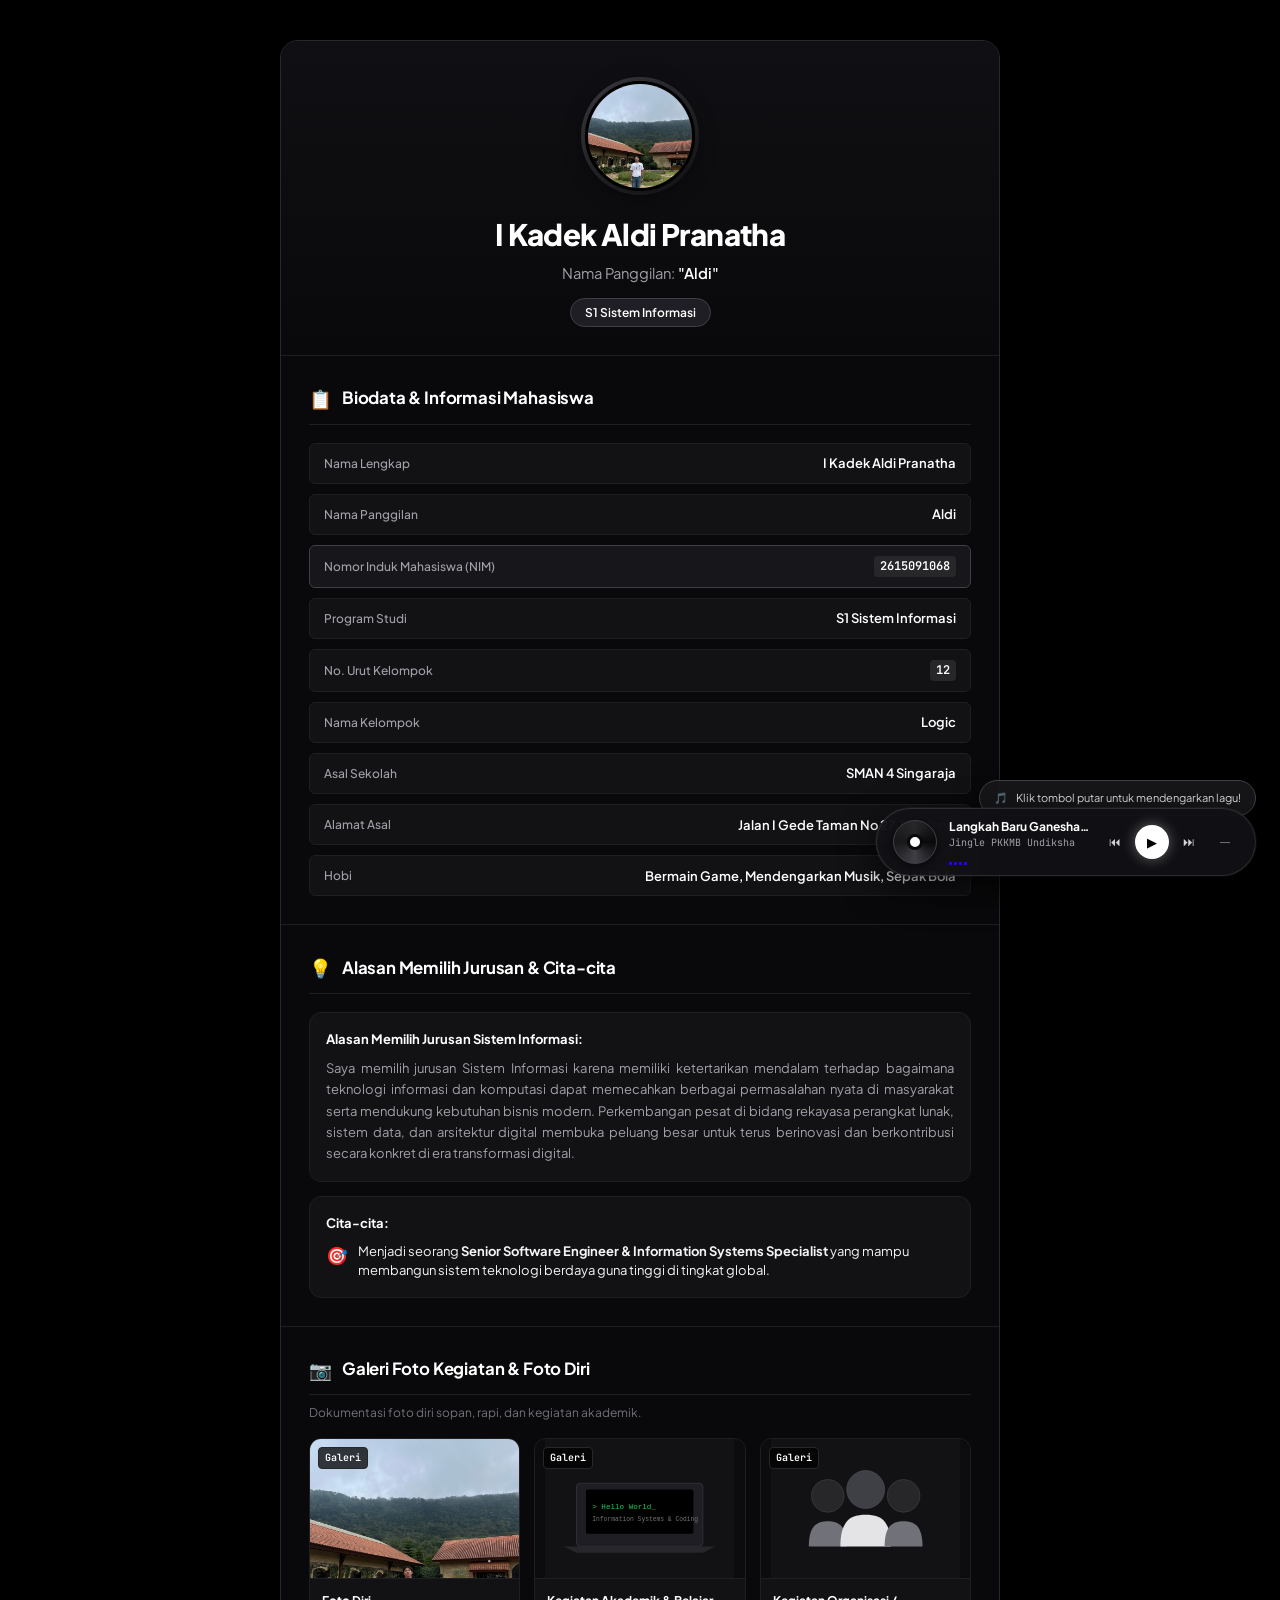
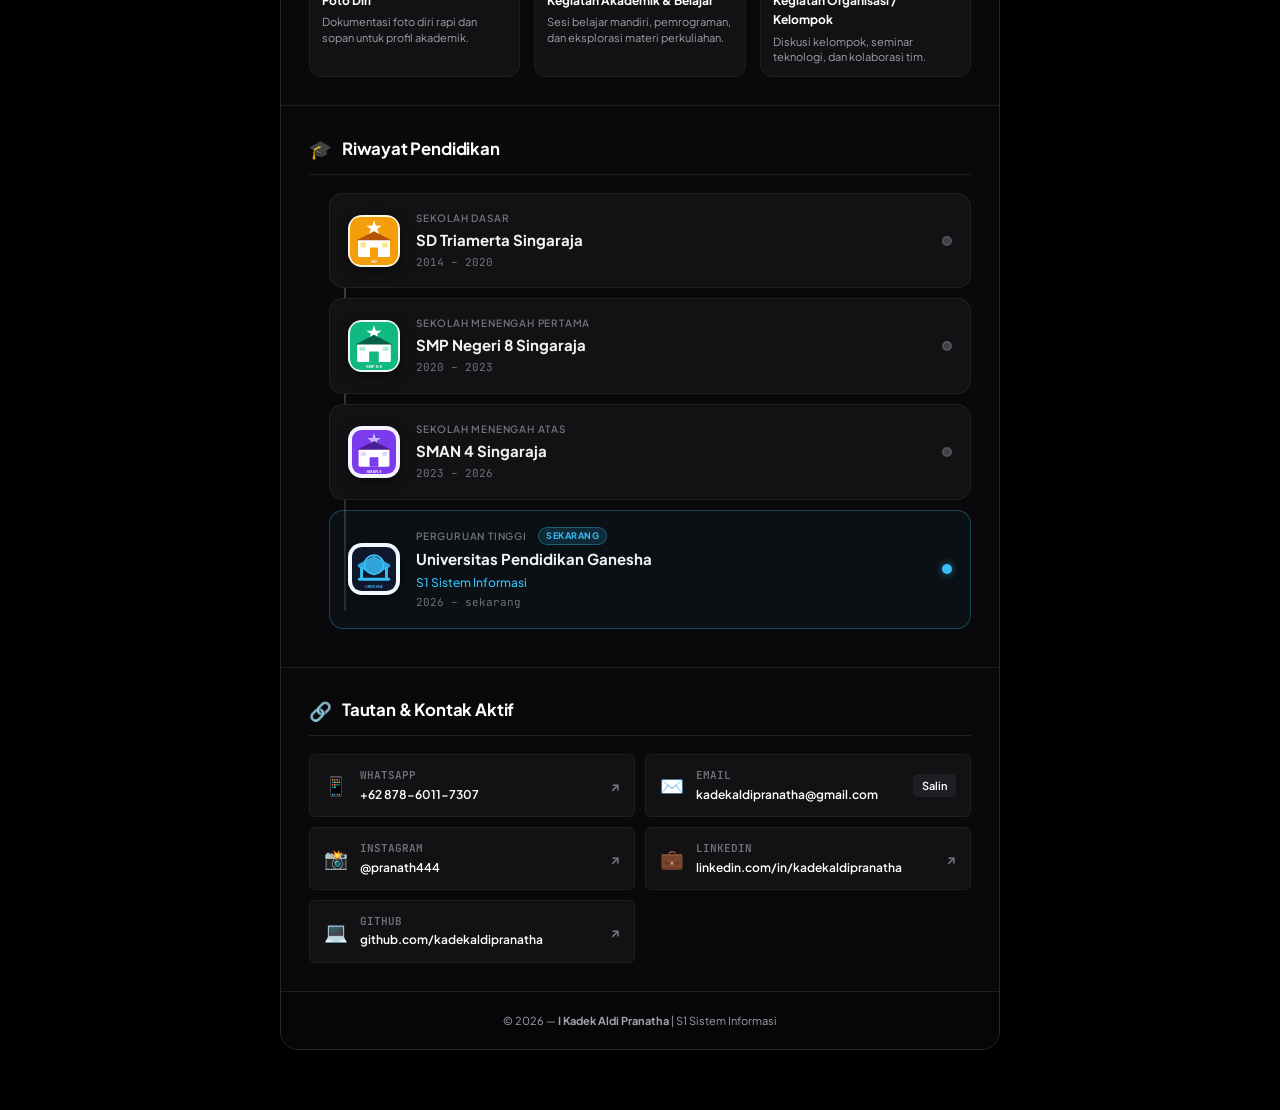
==== commit 6a140d48: "feat: logo sekolah real (SMAN4+Undiksha) dan tahun pendidikan diupdate" ====
--- a/index.html
+++ b/index.html
@@ -119,8 +119,13 @@
         }
 
         @keyframes lbFadeIn {
-            from { opacity: 0; }
-            to   { opacity: 1; }
+            from {
+                opacity: 0;
+            }
+
+            to {
+                opacity: 1;
+            }
         }
 
         #profile-lightbox img {
@@ -134,8 +139,15 @@
         }
 
         @keyframes lbSlideUp {
-            from { opacity: 0; transform: scale(0.86) translateY(28px); }
-            to   { opacity: 1; transform: scale(1) translateY(0); }
+            from {
+                opacity: 0;
+                transform: scale(0.86) translateY(28px);
+            }
+
+            to {
+                opacity: 1;
+                transform: scale(1) translateY(0);
+            }
         }
 
         #lb-close {
@@ -188,16 +200,16 @@
             padding: 16px 18px;
             border-radius: 14px;
             background: var(--bg-surface, #141417);
-            border: 1px solid rgba(255,255,255,0.06);
+            border: 1px solid rgba(255, 255, 255, 0.06);
             margin-bottom: 10px;
             position: relative;
             transition: border-color 0.2s ease, transform 0.2s ease, box-shadow 0.2s ease;
         }
 
         .edu-card:hover {
-            border-color: rgba(255,255,255,0.15);
+            border-color: rgba(255, 255, 255, 0.15);
             transform: translateX(4px);
-            box-shadow: 0 4px 20px rgba(0,0,0,0.35);
+            box-shadow: 0 4px 20px rgba(0, 0, 0, 0.35);
         }
 
         .edu-card-current {
@@ -218,7 +230,7 @@
             align-items: center;
             justify-content: center;
             overflow: hidden;
-            box-shadow: 0 4px 12px rgba(0,0,0,0.45);
+            box-shadow: 0 4px 12px rgba(0, 0, 0, 0.45);
         }
 
         .edu-logo-wrap svg {
@@ -300,13 +312,26 @@
         }
 
         @keyframes dotPulse {
-            0%, 100% { box-shadow: 0 0 6px rgba(56, 189, 248, 0.5); }
-            50%       { box-shadow: 0 0 14px rgba(56, 189, 248, 0.9); }
+
+            0%,
+            100% {
+                box-shadow: 0 0 6px rgba(56, 189, 248, 0.5);
+            }
+
+            50% {
+                box-shadow: 0 0 14px rgba(56, 189, 248, 0.9);
+            }
         }
 
         @media (max-width: 480px) {
-            .edu-name { font-size: 13px; }
-            .edu-logo-wrap { width: 44px; height: 44px; }
+            .edu-name {
+                font-size: 13px;
+            }
+
+            .edu-logo-wrap {
+                width: 44px;
+                height: 44px;
+            }
         }
 
         /* ================= MUSIC PLAYER STYLES ================= */
@@ -789,87 +814,126 @@
 
                     <!-- SD Triamerta Singaraja -->
                     <div class="edu-card">
-                        <div class="edu-logo-wrap">
+                        <div class="edu-logo-wrap" style="background:#fff8e1;">
                             <svg viewBox="0 0 60 60" width="48" height="48" xmlns="http://www.w3.org/2000/svg">
-                                <rect width="60" height="60" rx="12" fill="#1e3a8a"/>
-                                <polygon points="30,8 54,22 54,24 30,38 6,24 6,22" fill="#fbbf24"/>
-                                <rect x="18" y="28" width="24" height="18" rx="2" fill="#ffffff"/>
-                                <rect x="26" y="34" width="8" height="12" rx="1" fill="#1e3a8a"/>
-                                <rect x="10" y="24" width="4" height="22" rx="1" fill="#fbbf24"/>
-                                <text x="30" y="56" font-size="6" font-family="sans-serif" font-weight="bold" fill="#fbbf24" text-anchor="middle">SD</text>
+                                <!-- Bingkai kuning hangat -->
+                                <rect width="60" height="60" rx="13" fill="#f59e0b" />
+                                <!-- Bintang Garuda kecil di atas -->
+                                <polygon points="30,4 32.3,10.8 39.5,10.8 33.9,14.9 36.2,21.7 30,17.6 23.8,21.7 26.1,14.9 20.5,10.8 27.7,10.8" fill="#ffffff" />
+                                <!-- Gedung sekolah -->
+                                <rect x="10" y="28" width="40" height="22" rx="2" fill="#ffffff" />
+                                <!-- Atap segitiga -->
+                                <polygon points="8,29 30,18 52,29" fill="#b45309" />
+                                <!-- Pintu -->
+                                <rect x="25" y="38" width="10" height="12" rx="1" fill="#f59e0b" />
+                                <!-- Jendela kiri -->
+                                <rect x="13" y="32" width="7" height="6" rx="1" fill="#fde68a" />
+                                <!-- Jendela kanan -->
+                                <rect x="40" y="32" width="7" height="6" rx="1" fill="#fde68a" />
+                                <!-- Teks SD -->
+                                <text x="30" y="58" font-size="5.5" font-family="Arial,sans-serif" font-weight="bold" fill="#fff8e1" text-anchor="middle">SD</text>
                             </svg>
                         </div>
                         <div class="edu-info">
                             <span class="edu-level">Sekolah Dasar</span>
                             <h3 class="edu-name">SD Triamerta Singaraja</h3>
-                            <span class="edu-year">2009 – 2015</span>
+                            <span class="edu-year">2014 – 2020</span>
                         </div>
                         <div class="edu-dot"></div>
                     </div>
 
                     <!-- SMP N 8 Singaraja -->
                     <div class="edu-card">
-                        <div class="edu-logo-wrap">
+                        <div class="edu-logo-wrap" style="background:#ecfdf5;">
                             <svg viewBox="0 0 60 60" width="48" height="48" xmlns="http://www.w3.org/2000/svg">
-                                <rect width="60" height="60" rx="12" fill="#065f46"/>
-                                <polygon points="30,7 54,20 54,22 30,35 6,22 6,20" fill="#6ee7b7"/>
-                                <rect x="17" y="27" width="26" height="20" rx="2" fill="#ffffff"/>
-                                <rect x="25" y="33" width="10" height="14" rx="1" fill="#065f46"/>
-                                <rect x="9" y="22" width="4" height="25" rx="1" fill="#6ee7b7"/>
-                                <text x="30" y="56" font-size="5.5" font-family="sans-serif" font-weight="bold" fill="#6ee7b7" text-anchor="middle">SMP</text>
+                                <!-- Bingkai hijau -->
+                                <rect width="60" height="60" rx="13" fill="#10b981" />
+                                <!-- Bintang kecil -->
+                                <polygon points="30,4 32.3,10.8 39.5,10.8 33.9,14.9 36.2,21.7 30,17.6 23.8,21.7 26.1,14.9 20.5,10.8 27.7,10.8" fill="#ffffff" />
+                                <!-- Gedung -->
+                                <rect x="9" y="27" width="42" height="23" rx="2" fill="#ffffff" />
+                                <!-- Atap -->
+                                <polygon points="7,28 30,16 53,28" fill="#065f46" />
+                                <!-- Pintu -->
+                                <rect x="24" y="37" width="12" height="13" rx="1" fill="#10b981" />
+                                <!-- Jendela kiri -->
+                                <rect x="12" y="31" width="7" height="5" rx="1" fill="#a7f3d0" />
+                                <!-- Jendela kanan -->
+                                <rect x="41" y="31" width="7" height="5" rx="1" fill="#a7f3d0" />
+                                <!-- Teks SMP -->
+                                <text x="30" y="58" font-size="5" font-family="Arial,sans-serif" font-weight="bold" fill="#ecfdf5" text-anchor="middle">SMP N 8</text>
                             </svg>
                         </div>
                         <div class="edu-info">
                             <span class="edu-level">Sekolah Menengah Pertama</span>
                             <h3 class="edu-name">SMP Negeri 8 Singaraja</h3>
-                            <span class="edu-year">2015 – 2018</span>
+                            <span class="edu-year">2020 – 2023</span>
                         </div>
                         <div class="edu-dot"></div>
                     </div>
 
-                    <!-- SMAN 4 Singaraja -->
+                    <!-- SMAN 4 Singaraja — logo via website resmi -->
                     <div class="edu-card">
-                        <div class="edu-logo-wrap">
-                            <svg viewBox="0 0 60 60" width="48" height="48" xmlns="http://www.w3.org/2000/svg">
-                                <rect width="60" height="60" rx="12" fill="#7c3aed"/>
-                                <polygon points="30,6 56,20 56,22 30,36 4,22 4,20" fill="#c4b5fd"/>
-                                <rect x="16" y="26" width="28" height="21" rx="2" fill="#ffffff"/>
-                                <rect x="24" y="33" width="12" height="14" rx="1" fill="#7c3aed"/>
-                                <rect x="8" y="22" width="4" height="25" rx="1" fill="#c4b5fd"/>
-                                <text x="30" y="56" font-size="5.5" font-family="sans-serif" font-weight="bold" fill="#c4b5fd" text-anchor="middle">SMA</text>
+                        <div class="edu-logo-wrap" style="background:#f5f3ff; padding:4px;">
+                            <img
+                                src="https://sman4singaraja.sch.id/assets/img/logo.png"
+                                alt="Logo SMAN 4 Singaraja"
+                                width="44" height="44"
+                                style="object-fit:contain; border-radius:8px;"
+                                onerror="this.style.display='none'; this.nextElementSibling.style.display='block';"
+                            />
+                            <!-- Fallback SVG jika gambar gagal dimuat -->
+                            <svg viewBox="0 0 60 60" width="44" height="44" xmlns="http://www.w3.org/2000/svg" style="display:none;">
+                                <rect width="60" height="60" rx="13" fill="#7c3aed" />
+                                <polygon points="30,4 32.3,10.8 39.5,10.8 33.9,14.9 36.2,21.7 30,17.6 23.8,21.7 26.1,14.9 20.5,10.8 27.7,10.8" fill="#c4b5fd" />
+                                <rect x="9" y="26" width="42" height="24" rx="2" fill="#ffffff" />
+                                <polygon points="7,27 30,15 53,27" fill="#4c1d95" />
+                                <rect x="24" y="37" width="12" height="13" rx="1" fill="#7c3aed" />
+                                <rect x="12" y="30" width="7" height="5" rx="1" fill="#ddd6fe" />
+                                <rect x="41" y="30" width="7" height="5" rx="1" fill="#ddd6fe" />
+                                <text x="30" y="58" font-size="5.5" font-family="Arial,sans-serif" font-weight="bold" fill="#f5f3ff" text-anchor="middle">SMAN 4</text>
                             </svg>
                         </div>
                         <div class="edu-info">
                             <span class="edu-level">Sekolah Menengah Atas</span>
                             <h3 class="edu-name">SMAN 4 Singaraja</h3>
-                            <span class="edu-year">2018 – 2021</span>
+                            <span class="edu-year">2023 – 2026</span>
                         </div>
                         <div class="edu-dot"></div>
                     </div>
 
-                    <!-- Universitas -->
+                    <!-- Universitas Pendidikan Ganesha — logo via Wikipedia -->
                     <div class="edu-card edu-card-current">
-                        <div class="edu-logo-wrap">
-                            <svg viewBox="0 0 60 60" width="48" height="48" xmlns="http://www.w3.org/2000/svg">
-                                <rect width="60" height="60" rx="12" fill="#0f172a"/>
-                                <circle cx="30" cy="22" r="14" fill="none" stroke="#38bdf8" stroke-width="2.5"/>
-                                <polygon points="30,10 54,22 54,25 30,37 6,25 6,22" fill="#38bdf8" opacity="0.85"/>
-                                <rect x="10" y="25" width="4" height="18" rx="1" fill="#38bdf8"/>
-                                <rect x="46" y="25" width="4" height="18" rx="1" fill="#38bdf8"/>
-                                <rect x="7" y="42" width="46" height="4" rx="2" fill="#38bdf8"/>
-                                <text x="30" y="56" font-size="5" font-family="sans-serif" font-weight="bold" fill="#38bdf8" text-anchor="middle">UNDIKSHA</text>
+                        <div class="edu-logo-wrap" style="background:#f0f9ff; padding:4px;">
+                            <img
+                                src="https://upload.wikimedia.org/wikipedia/id/b/bd/Undiksha.png"
+                                alt="Logo Universitas Pendidikan Ganesha"
+                                width="44" height="44"
+                                style="object-fit:contain; border-radius:8px;"
+                                onerror="this.style.display='none'; this.nextElementSibling.style.display='block';"
+                            />
+                            <!-- Fallback SVG -->
+                            <svg viewBox="0 0 60 60" width="44" height="44" xmlns="http://www.w3.org/2000/svg" style="display:none;">
+                                <rect width="60" height="60" rx="13" fill="#0f172a" />
+                                <circle cx="30" cy="24" r="13" fill="none" stroke="#38bdf8" stroke-width="2.5" />
+                                <polygon points="30,12 52,24 52,27 30,39 8,27 8,24" fill="#38bdf8" opacity="0.85" />
+                                <rect x="11" y="27" width="4" height="16" rx="1" fill="#38bdf8" />
+                                <rect x="45" y="27" width="4" height="16" rx="1" fill="#38bdf8" />
+                                <rect x="8" y="42" width="44" height="4" rx="2" fill="#38bdf8" />
+                                <text x="30" y="56" font-size="4.5" font-family="Arial,sans-serif" font-weight="bold" fill="#38bdf8" text-anchor="middle">UNDIKSHA</text>
                             </svg>
                         </div>
                         <div class="edu-info">
                             <span class="edu-level">Perguruan Tinggi &nbsp;<span class="edu-badge-now">Sekarang</span></span>
                             <h3 class="edu-name">Universitas Pendidikan Ganesha</h3>
                             <span class="edu-sub">S1 Sistem Informasi</span>
-                            <span class="edu-year">2025 – sekarang</span>
+                            <span class="edu-year">2026 – sekarang</span>
                         </div>
                         <div class="edu-dot edu-dot-active"></div>
                     </div>
 
                 </div>
+
             </section>
 
             <!-- SEKSI 4: TAUTAN & KONTAK AKTIF -->
@@ -1169,8 +1233,10 @@
     </script>
 
     <!-- ===== PROFILE PHOTO LIGHTBOX ===== -->
-    <div id="profile-lightbox" onclick="closeProfileLightbox()" role="dialog" aria-modal="true" aria-label="Foto Profil">
-        <button id="lb-close" onclick="event.stopPropagation(); closeProfileLightbox()" title="Tutup (Esc)">&#10005;</button>
+    <div id="profile-lightbox" onclick="closeProfileLightbox()" role="dialog" aria-modal="true"
+        aria-label="Foto Profil">
+        <button id="lb-close" onclick="event.stopPropagation(); closeProfileLightbox()"
+            title="Tutup (Esc)">&#10005;</button>
         <img src="profile.jpg" alt="Foto Profil I Kadek Aldi Pranatha" onclick="event.stopPropagation()" />
     </div>
 
@@ -1183,7 +1249,7 @@
             document.getElementById('profile-lightbox').classList.remove('open');
             document.body.style.overflow = '';
         }
-        document.addEventListener('keydown', function(e) {
+        document.addEventListener('keydown', function (e) {
             if (e.key === 'Escape') closeProfileLightbox();
         });
     </script>
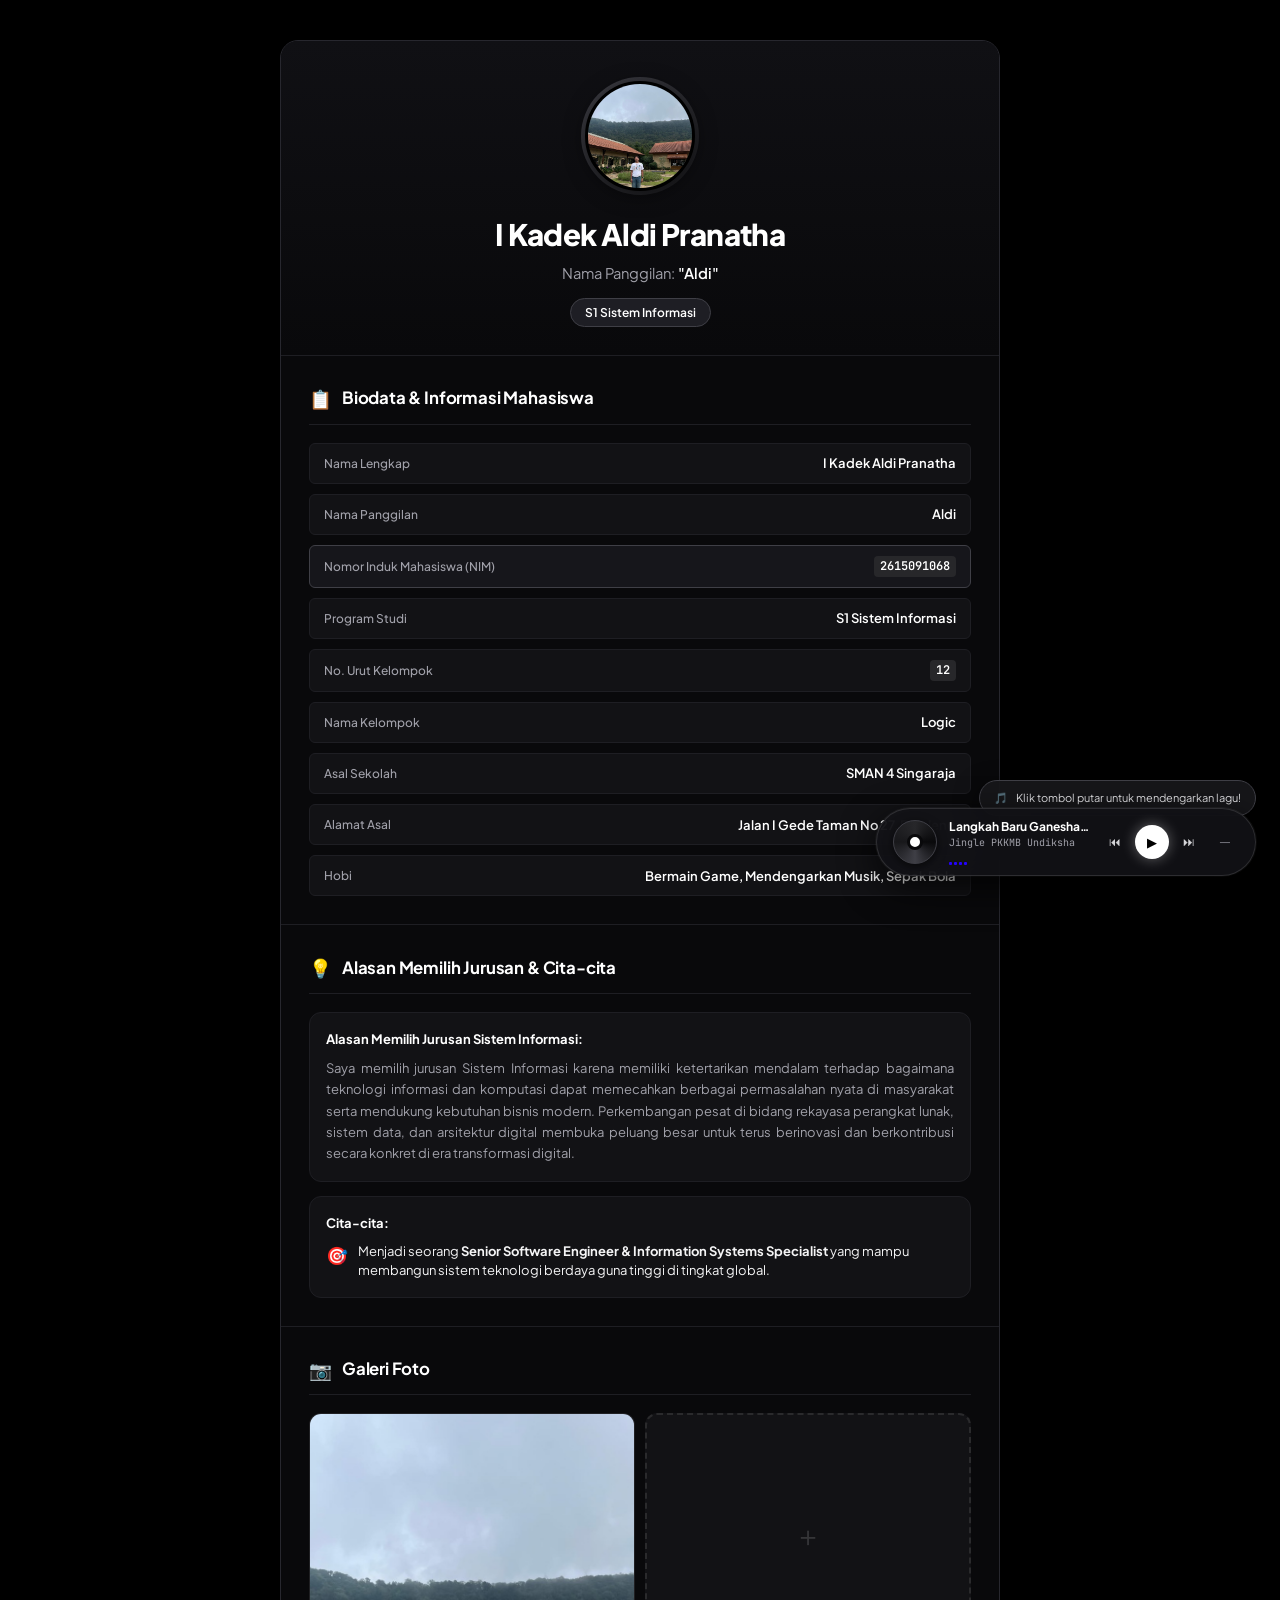
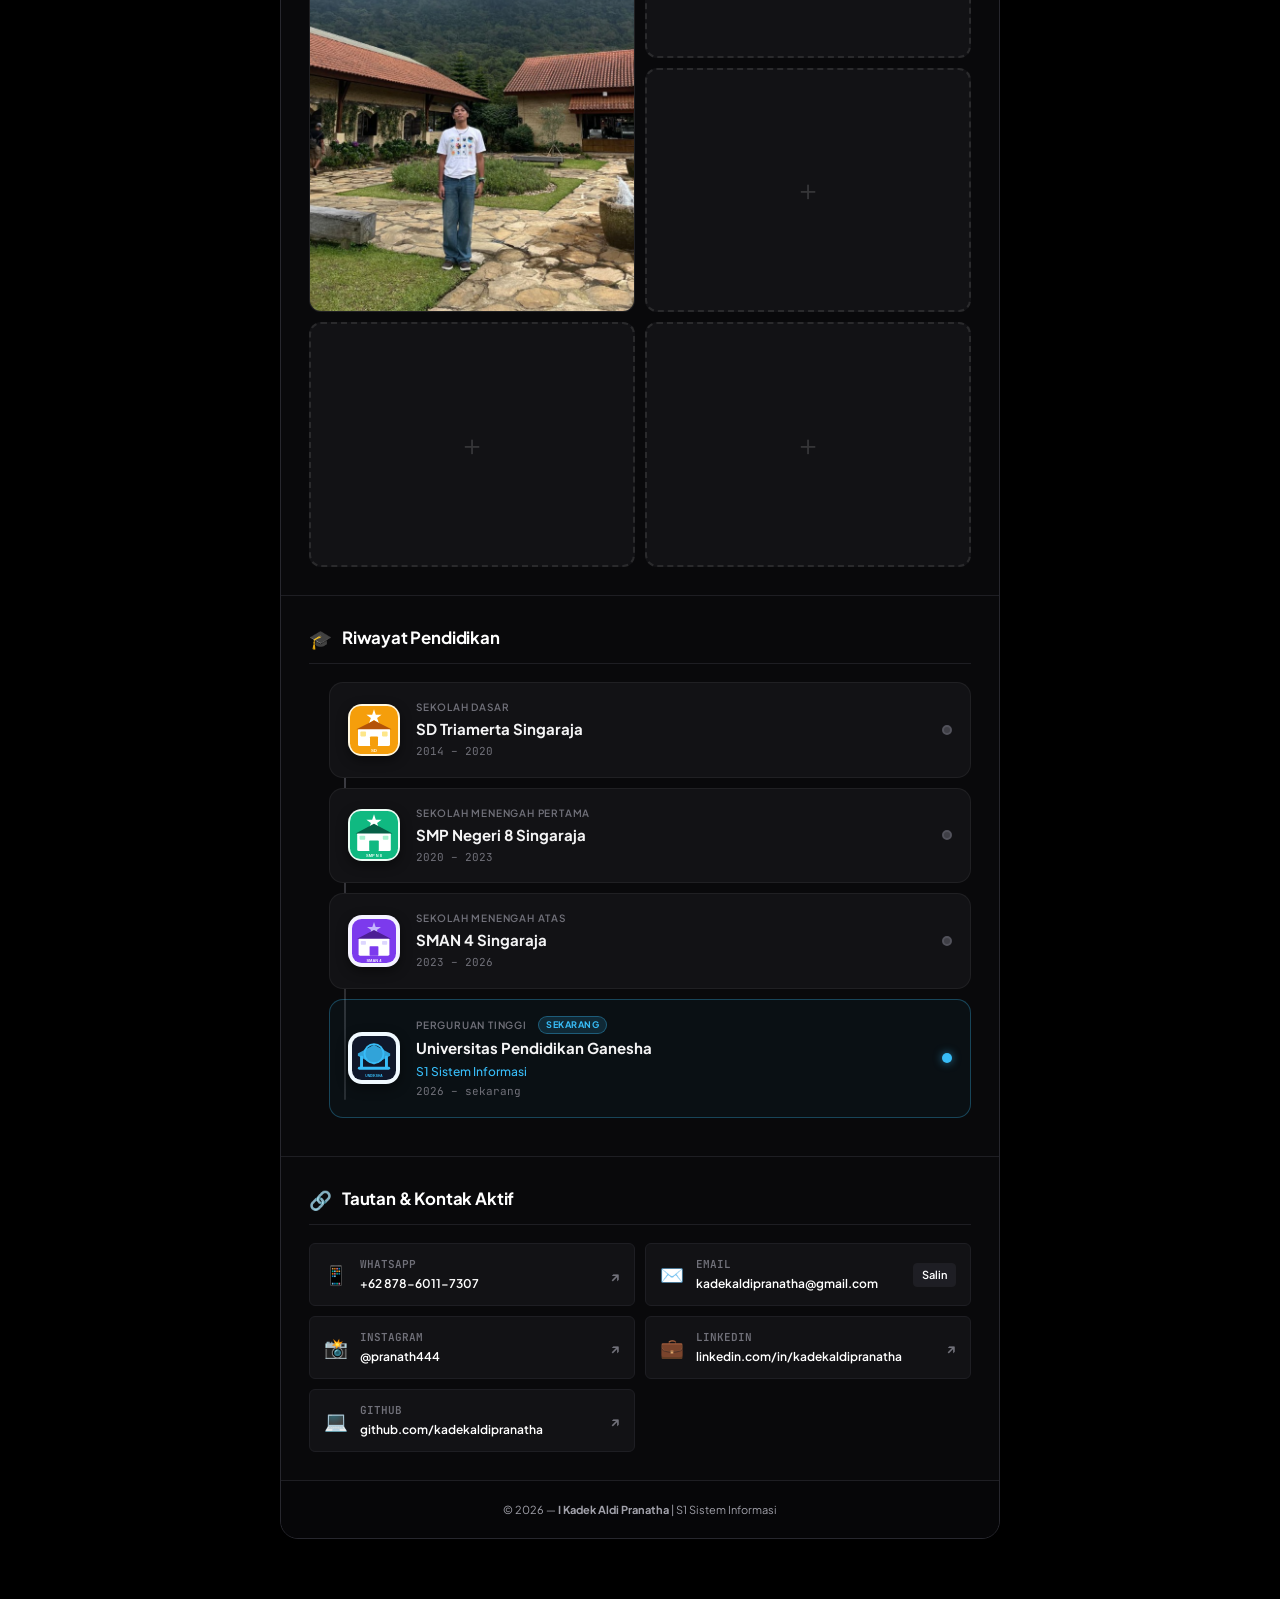
==== commit 485b9003: "feat: galeri foto 5 slot tanpa keterangan, grid layout masonry" ====
--- a/index.html
+++ b/index.html
@@ -173,7 +173,74 @@
             transform: scale(1.12);
         }
 
+        /* ================= PHOTO GRID 5 ================= */
+        .photo-grid-5 {
+            display: grid;
+            grid-template-columns: 1fr 1fr;
+            grid-template-rows: auto auto;
+            gap: 10px;
+        }
+
+        .pgrid-item {
+            border-radius: 12px;
+            overflow: hidden;
+            background: var(--bg-surface, #141417);
+            border: 1px solid rgba(255, 255, 255, 0.06);
+            aspect-ratio: 4 / 3;
+            position: relative;
+        }
+
+        /* Foto pertama lebih besar (span 2 baris di kiri) */
+        .pgrid-item--large {
+            grid-row: 1 / 3;
+            aspect-ratio: unset;
+        }
+
+        .pgrid-img {
+            width: 100%;
+            height: 100%;
+            object-fit: cover;
+            object-position: center 20%;
+            display: block;
+            transition: transform 0.35s ease;
+        }
+
+        .pgrid-item:hover .pgrid-img {
+            transform: scale(1.05);
+        }
+
+        /* Slot kosong (foto belum diisi) */
+        .pgrid-empty {
+            background: var(--bg-surface, #141417);
+            border: 2px dashed rgba(255, 255, 255, 0.1);
+            display: flex;
+            align-items: center;
+            justify-content: center;
+        }
+
+        .pgrid-empty::after {
+            content: '＋';
+            font-size: 28px;
+            color: rgba(255, 255, 255, 0.15);
+        }
+
+        .pgrid-empty img {
+            display: none !important;
+        }
+
+        @media (max-width: 500px) {
+            .photo-grid-5 {
+                grid-template-columns: 1fr 1fr;
+            }
+            .pgrid-item--large {
+                grid-column: 1 / 3;
+                grid-row: auto;
+                aspect-ratio: 16 / 9;
+            }
+        }
+
         /* ================= EDUCATION TIMELINE ================= */
+
         .edu-timeline {
             display: flex;
             flex-direction: column;
@@ -735,73 +802,41 @@
                 </div>
             </section>
 
-            <!-- SEKSI 3: GALERI FOTO (MINIMAL 3 FOTO DIRI & KEGIATAN SOPAN) -->
+            <!-- SEKSI 3: GALERI FOTO -->
             <section class="section-box">
                 <h2 class="section-title">
                     <span class="title-icon">📷</span>
-                    <span>Galeri Foto Kegiatan & Foto Diri</span>
+                    <span>Galeri Foto</span>
                 </h2>
-                <p class="section-hint">Dokumentasi foto diri sopan, rapi, dan kegiatan akademik.</p>
-
-                <div class="gallery-grid">
-                    <!-- Foto 1: Foto Diri -->
-                    <div class="gallery-card">
-                        <div class="photo-box">
-                            <img src="profile.jpg" alt="Foto Diri I Kadek Aldi Pranatha" class="gallery-photo-real" />
-                            <span class="photo-badge">Galeri</span>
-                        </div>
-                        <div class="photo-caption">
-                            <h4>Foto Diri</h4>
-                            <p>Dokumentasi foto diri rapi dan sopan untuk profil akademik.</p>
-                        </div>
-                    </div>
-
-                    <!-- Foto 2: Akademik & Belajar -->
-                    <div class="gallery-card">
-                        <div class="photo-box">
-                            <svg viewBox="0 0 300 220" width="100%" height="100%" class="photo-svg">
-                                <rect width="100%" height="100%" fill="#121215" />
-                                <!-- Laptop & Study setting -->
-                                <rect x="50" y="70" width="200" height="100" rx="6" fill="#1e1e24" stroke="#3f3f46" />
-                                <rect x="65" y="80" width="170" height="70" rx="3" fill="#000000" />
-                                <text x="75" y="110" fill="#22c55e" font-size="12" font-family="monospace">&gt; Hello
-                                    World_</text>
-                                <text x="75" y="130" fill="#71717a" font-size="10" font-family="monospace">Information
-                                    Systems &amp; Coding</text>
-                                <path d="M30 170 L270 170 L250 180 L50 180 Z" fill="#27272a" />
-                            </svg>
-                            <span class="photo-badge">Galeri</span>
-                        </div>
-                        <div class="photo-caption">
-                            <h4>Kegiatan Akademik & Belajar</h4>
-                            <p>Sesi belajar mandiri, pemrograman, dan eksplorasi materi perkuliahan.</p>
-                        </div>
-                    </div>
-
-                    <!-- Foto 3: Kolaborasi & Tim -->
-                    <div class="gallery-card">
-                        <div class="photo-box">
-                            <svg viewBox="0 0 300 220" width="100%" height="100%" class="photo-svg">
-                                <rect width="100%" height="100%" fill="#121215" />
-                                <!-- Group / Workshop representation -->
-                                <circle cx="90" cy="90" r="26" fill="#27272a" stroke="#3f3f46" />
-                                <circle cx="150" cy="80" r="30" fill="#3f3f46" stroke="#52525b" />
-                                <circle cx="210" cy="90" r="26" fill="#27272a" stroke="#3f3f46" />
-                                <path d="M60 170 C60 135, 75 130, 90 130 C105 130, 120 135, 120 170 Z" fill="#71717a" />
-                                <path d="M110 170 C110 125, 130 120, 150 120 C170 120, 190 125, 190 170 Z"
-                                    fill="#e4e4e7" />
-                                <path d="M180 170 C180 135, 195 130, 210 130 C225 130, 240 135, 240 170 Z"
-                                    fill="#71717a" />
-                            </svg>
-                            <span class="photo-badge">Galeri</span>
-                        </div>
-                        <div class="photo-caption">
-                            <h4>Kegiatan Organisasi / Kelompok</h4>
-                            <p>Diskusi kelompok, seminar teknologi, dan kolaborasi tim.</p>
-                        </div>
+
+                <div class="photo-grid-5">
+                    <!-- Foto 1 -->
+                    <div class="pgrid-item pgrid-item--large">
+                        <img src="profile.jpg" alt="Foto 1" class="pgrid-img" />
+                    </div>
+                    <!-- Foto 2 -->
+                    <div class="pgrid-item">
+                        <img src="foto2.jpg" alt="Foto 2" class="pgrid-img"
+                            onerror="this.closest('.pgrid-item').classList.add('pgrid-empty')" />
+                    </div>
+                    <!-- Foto 3 -->
+                    <div class="pgrid-item">
+                        <img src="foto3.jpg" alt="Foto 3" class="pgrid-img"
+                            onerror="this.closest('.pgrid-item').classList.add('pgrid-empty')" />
+                    </div>
+                    <!-- Foto 4 -->
+                    <div class="pgrid-item">
+                        <img src="foto4.jpg" alt="Foto 4" class="pgrid-img"
+                            onerror="this.closest('.pgrid-item').classList.add('pgrid-empty')" />
+                    </div>
+                    <!-- Foto 5 -->
+                    <div class="pgrid-item">
+                        <img src="foto5.jpg" alt="Foto 5" class="pgrid-img"
+                            onerror="this.closest('.pgrid-item').classList.add('pgrid-empty')" />
                     </div>
                 </div>
             </section>
+
 
             <!-- SEKSI RIWAYAT PENDIDIKAN -->
             <section class="section-box">
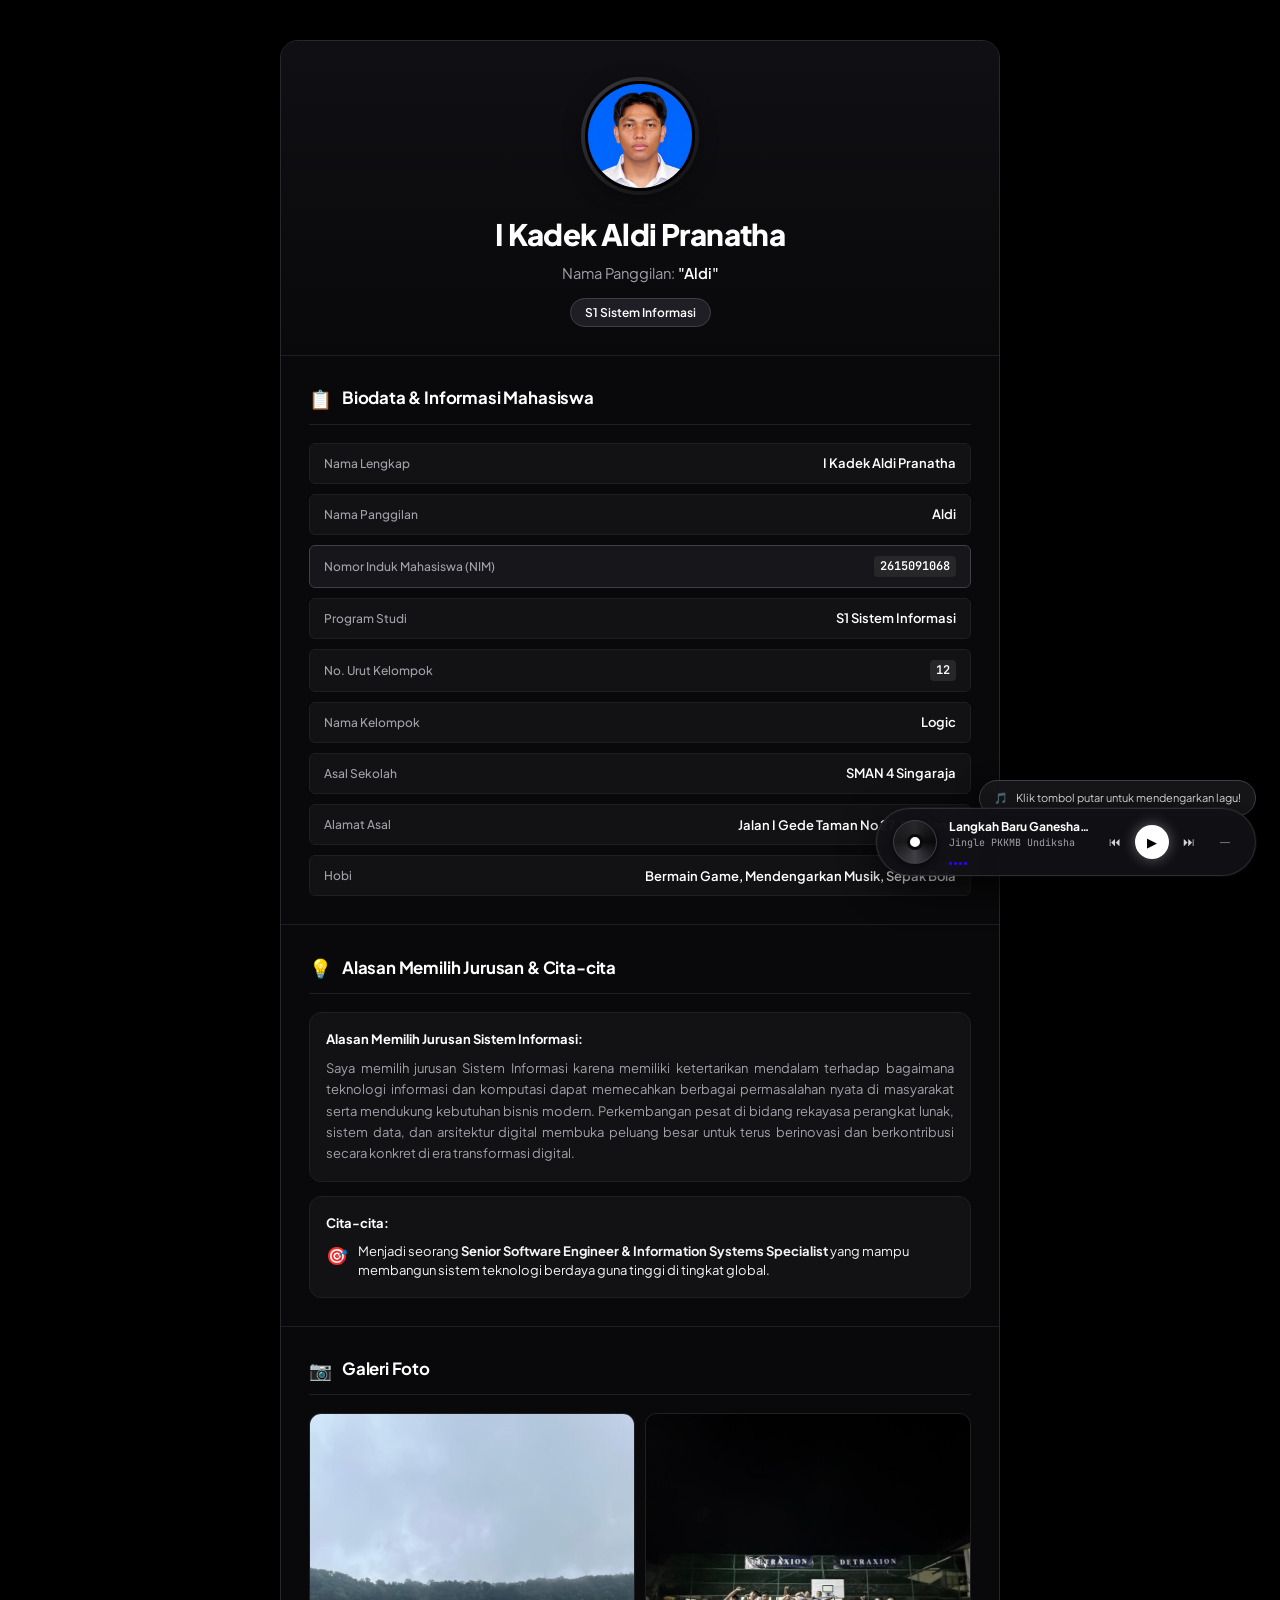
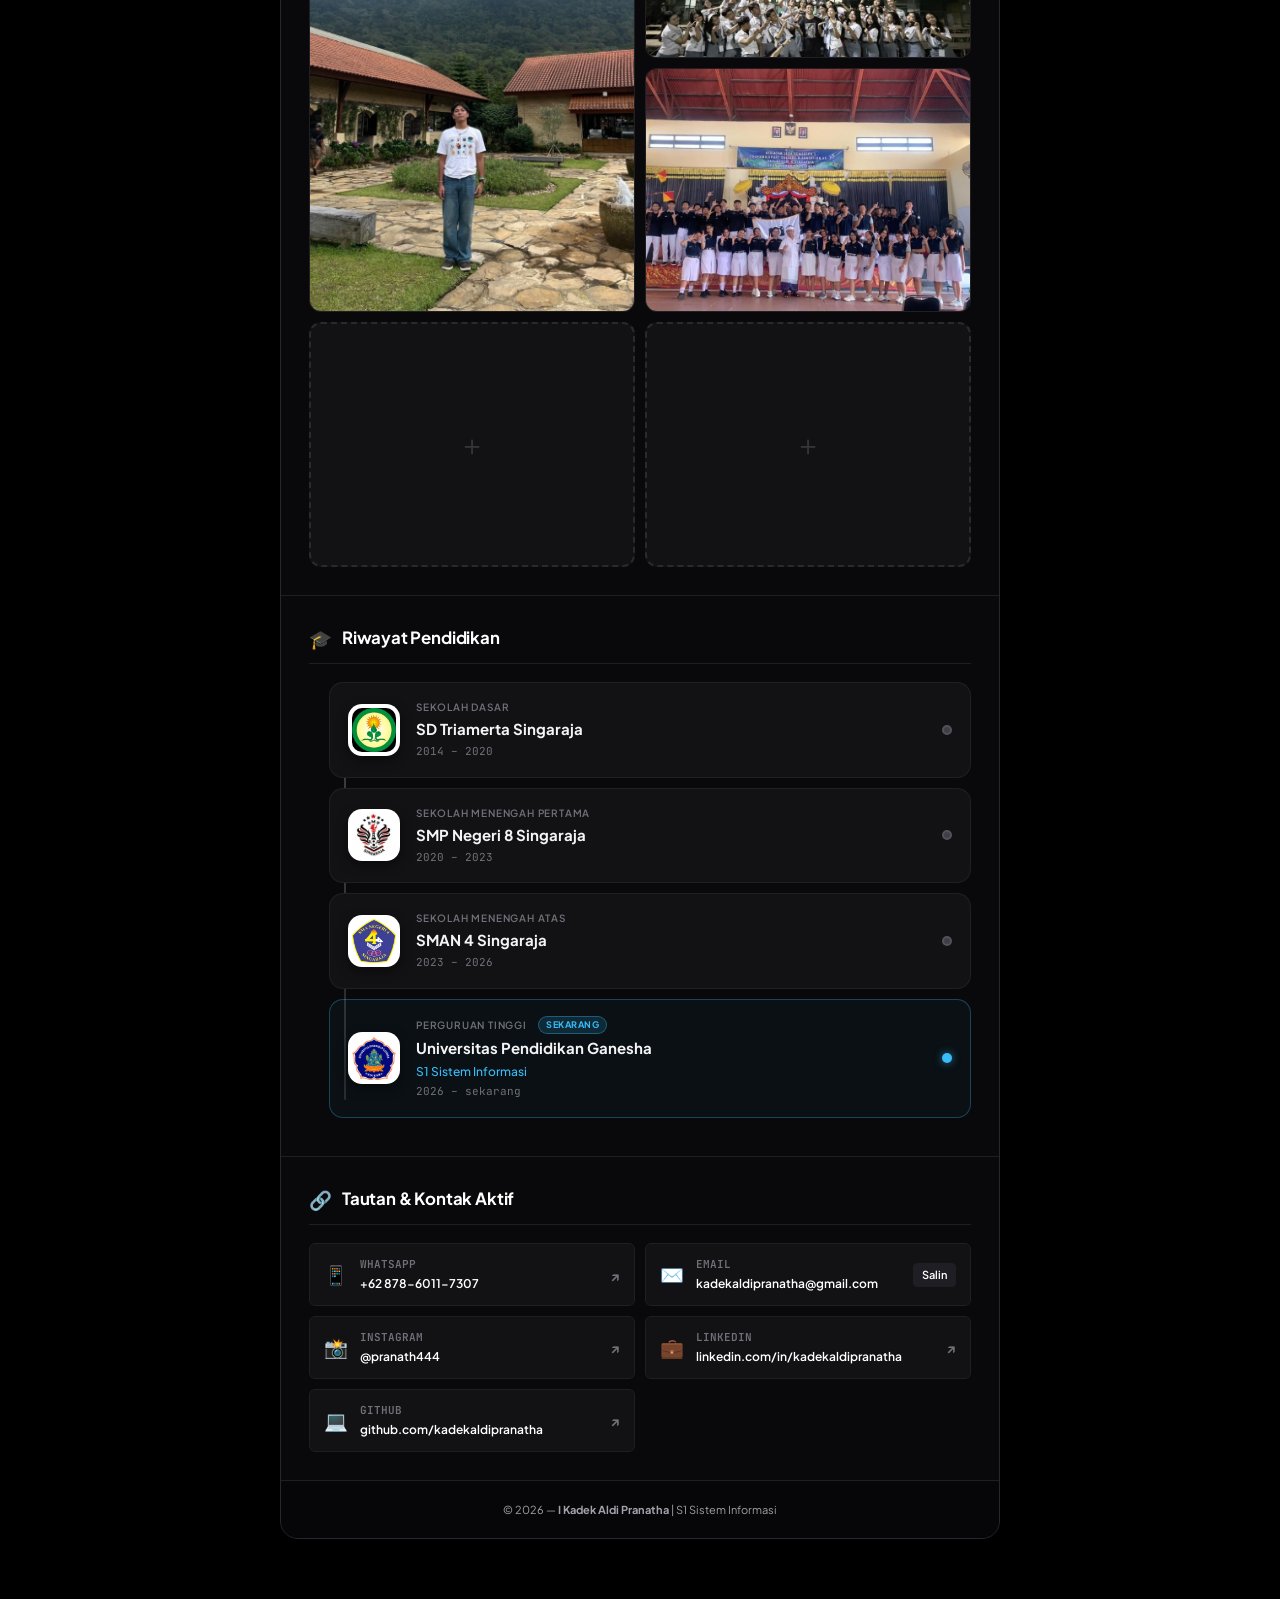
==== commit 44d23cfe: "Update profile photo, school logos (PNG), and new gallery photos" ====
--- a/index.html
+++ b/index.html
@@ -706,7 +706,7 @@
                     <div class="avatar-ring">
                         <!-- Foto Profil Asli — klik untuk tampilkan full -->
                         <div class="avatar-box" onclick="openProfileLightbox()" title="Klik untuk lihat foto">
-                            <img src="profile.jpg" alt="Foto Profil I Kadek Aldi Pranatha" class="avatar-img" />
+                            <img src="img/profile.jpg" alt="Foto Profil I Kadek Aldi Pranatha" class="avatar-img" />
                             <span class="avatar-zoom-icon">&#128269;</span>
                         </div>
                     </div>
@@ -810,28 +810,28 @@
                 </h2>
 
                 <div class="photo-grid-5">
-                    <!-- Foto 1 -->
-                    <div class="pgrid-item pgrid-item--large">
-                        <img src="profile.jpg" alt="Foto 1" class="pgrid-img" />
-                    </div>
-                    <!-- Foto 2 -->
-                    <div class="pgrid-item">
-                        <img src="foto2.jpg" alt="Foto 2" class="pgrid-img"
+                    <!-- Foto 1 (Foto Awal) -->
+                    <div class="pgrid-item pgrid-item--large" onclick="openPhotoLightbox('img/foto1.jpg', 'Foto Galeri 1')" style="cursor:pointer;" title="Klik untuk memperbesar">
+                        <img src="img/foto1.jpg" alt="Foto Galeri 1" class="pgrid-img" />
+                    </div>
+                    <!-- Foto 2 (Detraxion) -->
+                    <div class="pgrid-item" onclick="openPhotoLightbox('img/foto2.jpg', 'Foto Kegiatan SMAN 4 Singaraja')" style="cursor:pointer;" title="Klik untuk memperbesar">
+                        <img src="img/foto2.jpg" alt="Foto Kegiatan" class="pgrid-img"
                             onerror="this.closest('.pgrid-item').classList.add('pgrid-empty')" />
                     </div>
-                    <!-- Foto 3 -->
-                    <div class="pgrid-item">
-                        <img src="foto3.jpg" alt="Foto 3" class="pgrid-img"
+                    <!-- Foto 3 (Foursma) -->
+                    <div class="pgrid-item" onclick="openPhotoLightbox('img/foto3.jpg', 'Foto Bersama SMAN 4 Singaraja')" style="cursor:pointer;" title="Klik untuk memperbesar">
+                        <img src="img/foto3.jpg" alt="Foto Bersama" class="pgrid-img"
                             onerror="this.closest('.pgrid-item').classList.add('pgrid-empty')" />
                     </div>
                     <!-- Foto 4 -->
                     <div class="pgrid-item">
-                        <img src="foto4.jpg" alt="Foto 4" class="pgrid-img"
+                        <img src="img/foto4.jpg" alt="Foto 4" class="pgrid-img"
                             onerror="this.closest('.pgrid-item').classList.add('pgrid-empty')" />
                     </div>
                     <!-- Foto 5 -->
                     <div class="pgrid-item">
-                        <img src="foto5.jpg" alt="Foto 5" class="pgrid-img"
+                        <img src="img/foto5.jpg" alt="Foto 5" class="pgrid-img"
                             onerror="this.closest('.pgrid-item').classList.add('pgrid-empty')" />
                     </div>
                 </div>
@@ -849,25 +849,12 @@
 
                     <!-- SD Triamerta Singaraja -->
                     <div class="edu-card">
-                        <div class="edu-logo-wrap" style="background:#fff8e1;">
-                            <svg viewBox="0 0 60 60" width="48" height="48" xmlns="http://www.w3.org/2000/svg">
-                                <!-- Bingkai kuning hangat -->
-                                <rect width="60" height="60" rx="13" fill="#f59e0b" />
-                                <!-- Bintang Garuda kecil di atas -->
-                                <polygon points="30,4 32.3,10.8 39.5,10.8 33.9,14.9 36.2,21.7 30,17.6 23.8,21.7 26.1,14.9 20.5,10.8 27.7,10.8" fill="#ffffff" />
-                                <!-- Gedung sekolah -->
-                                <rect x="10" y="28" width="40" height="22" rx="2" fill="#ffffff" />
-                                <!-- Atap segitiga -->
-                                <polygon points="8,29 30,18 52,29" fill="#b45309" />
-                                <!-- Pintu -->
-                                <rect x="25" y="38" width="10" height="12" rx="1" fill="#f59e0b" />
-                                <!-- Jendela kiri -->
-                                <rect x="13" y="32" width="7" height="6" rx="1" fill="#fde68a" />
-                                <!-- Jendela kanan -->
-                                <rect x="40" y="32" width="7" height="6" rx="1" fill="#fde68a" />
-                                <!-- Teks SD -->
-                                <text x="30" y="58" font-size="5.5" font-family="Arial,sans-serif" font-weight="bold" fill="#fff8e1" text-anchor="middle">SD</text>
-                            </svg>
+                        <div class="edu-logo-wrap" style="background:#ffffff; padding:4px;">
+                            <img
+                                src="img/sd_triamerta_logo.png"
+                                alt="Logo SD Triamerta Singaraja"
+                                style="width:100%; height:100%; object-fit:contain; border-radius:10px;"
+                            />
                         </div>
                         <div class="edu-info">
                             <span class="edu-level">Sekolah Dasar</span>
@@ -879,25 +866,12 @@
 
                     <!-- SMP N 8 Singaraja -->
                     <div class="edu-card">
-                        <div class="edu-logo-wrap" style="background:#ecfdf5;">
-                            <svg viewBox="0 0 60 60" width="48" height="48" xmlns="http://www.w3.org/2000/svg">
-                                <!-- Bingkai hijau -->
-                                <rect width="60" height="60" rx="13" fill="#10b981" />
-                                <!-- Bintang kecil -->
-                                <polygon points="30,4 32.3,10.8 39.5,10.8 33.9,14.9 36.2,21.7 30,17.6 23.8,21.7 26.1,14.9 20.5,10.8 27.7,10.8" fill="#ffffff" />
-                                <!-- Gedung -->
-                                <rect x="9" y="27" width="42" height="23" rx="2" fill="#ffffff" />
-                                <!-- Atap -->
-                                <polygon points="7,28 30,16 53,28" fill="#065f46" />
-                                <!-- Pintu -->
-                                <rect x="24" y="37" width="12" height="13" rx="1" fill="#10b981" />
-                                <!-- Jendela kiri -->
-                                <rect x="12" y="31" width="7" height="5" rx="1" fill="#a7f3d0" />
-                                <!-- Jendela kanan -->
-                                <rect x="41" y="31" width="7" height="5" rx="1" fill="#a7f3d0" />
-                                <!-- Teks SMP -->
-                                <text x="30" y="58" font-size="5" font-family="Arial,sans-serif" font-weight="bold" fill="#ecfdf5" text-anchor="middle">SMP N 8</text>
-                            </svg>
+                        <div class="edu-logo-wrap" style="background:#ffffff; padding:4px;">
+                            <img
+                                src="img/smpn8_logo.png"
+                                alt="Logo SMP Negeri 8 Singaraja"
+                                style="width:100%; height:100%; object-fit:contain; border-radius:10px;"
+                            />
                         </div>
                         <div class="edu-info">
                             <span class="edu-level">Sekolah Menengah Pertama</span>
@@ -907,27 +881,14 @@
                         <div class="edu-dot"></div>
                     </div>
 
-                    <!-- SMAN 4 Singaraja — logo via website resmi -->
+                    <!-- SMAN 4 Singaraja -->
                     <div class="edu-card">
-                        <div class="edu-logo-wrap" style="background:#f5f3ff; padding:4px;">
+                        <div class="edu-logo-wrap" style="background:#ffffff; padding:4px;">
                             <img
-                                src="https://sman4singaraja.sch.id/assets/img/logo.png"
+                                src="img/sman4_logo.png"
                                 alt="Logo SMAN 4 Singaraja"
-                                width="44" height="44"
-                                style="object-fit:contain; border-radius:8px;"
-                                onerror="this.style.display='none'; this.nextElementSibling.style.display='block';"
+                                style="width:100%; height:100%; object-fit:contain; border-radius:10px;"
                             />
-                            <!-- Fallback SVG jika gambar gagal dimuat -->
-                            <svg viewBox="0 0 60 60" width="44" height="44" xmlns="http://www.w3.org/2000/svg" style="display:none;">
-                                <rect width="60" height="60" rx="13" fill="#7c3aed" />
-                                <polygon points="30,4 32.3,10.8 39.5,10.8 33.9,14.9 36.2,21.7 30,17.6 23.8,21.7 26.1,14.9 20.5,10.8 27.7,10.8" fill="#c4b5fd" />
-                                <rect x="9" y="26" width="42" height="24" rx="2" fill="#ffffff" />
-                                <polygon points="7,27 30,15 53,27" fill="#4c1d95" />
-                                <rect x="24" y="37" width="12" height="13" rx="1" fill="#7c3aed" />
-                                <rect x="12" y="30" width="7" height="5" rx="1" fill="#ddd6fe" />
-                                <rect x="41" y="30" width="7" height="5" rx="1" fill="#ddd6fe" />
-                                <text x="30" y="58" font-size="5.5" font-family="Arial,sans-serif" font-weight="bold" fill="#f5f3ff" text-anchor="middle">SMAN 4</text>
-                            </svg>
                         </div>
                         <div class="edu-info">
                             <span class="edu-level">Sekolah Menengah Atas</span>
@@ -937,26 +898,14 @@
                         <div class="edu-dot"></div>
                     </div>
 
-                    <!-- Universitas Pendidikan Ganesha — logo via Wikipedia -->
+                    <!-- Universitas Pendidikan Ganesha -->
                     <div class="edu-card edu-card-current">
-                        <div class="edu-logo-wrap" style="background:#f0f9ff; padding:4px;">
+                        <div class="edu-logo-wrap" style="background:#ffffff; padding:4px;">
                             <img
-                                src="https://upload.wikimedia.org/wikipedia/id/b/bd/Undiksha.png"
+                                src="img/undiksha_logo.png"
                                 alt="Logo Universitas Pendidikan Ganesha"
-                                width="44" height="44"
-                                style="object-fit:contain; border-radius:8px;"
-                                onerror="this.style.display='none'; this.nextElementSibling.style.display='block';"
+                                style="width:100%; height:100%; object-fit:contain; border-radius:10px;"
                             />
-                            <!-- Fallback SVG -->
-                            <svg viewBox="0 0 60 60" width="44" height="44" xmlns="http://www.w3.org/2000/svg" style="display:none;">
-                                <rect width="60" height="60" rx="13" fill="#0f172a" />
-                                <circle cx="30" cy="24" r="13" fill="none" stroke="#38bdf8" stroke-width="2.5" />
-                                <polygon points="30,12 52,24 52,27 30,39 8,27 8,24" fill="#38bdf8" opacity="0.85" />
-                                <rect x="11" y="27" width="4" height="16" rx="1" fill="#38bdf8" />
-                                <rect x="45" y="27" width="4" height="16" rx="1" fill="#38bdf8" />
-                                <rect x="8" y="42" width="44" height="4" rx="2" fill="#38bdf8" />
-                                <text x="30" y="56" font-size="4.5" font-family="Arial,sans-serif" font-weight="bold" fill="#38bdf8" text-anchor="middle">UNDIKSHA</text>
-                            </svg>
                         </div>
                         <div class="edu-info">
                             <span class="edu-level">Perguruan Tinggi &nbsp;<span class="edu-badge-now">Sekarang</span></span>
@@ -1272,13 +1221,20 @@
         aria-label="Foto Profil">
         <button id="lb-close" onclick="event.stopPropagation(); closeProfileLightbox()"
             title="Tutup (Esc)">&#10005;</button>
-        <img src="profile.jpg" alt="Foto Profil I Kadek Aldi Pranatha" onclick="event.stopPropagation()" />
+        <img src="img/profile.jpg" alt="Foto Profil I Kadek Aldi Pranatha" onclick="event.stopPropagation()" />
     </div>
 
     <script>
+        function openPhotoLightbox(src, alt) {
+            const lb = document.getElementById('profile-lightbox');
+            const img = lb.querySelector('img');
+            if (src) img.src = src;
+            if (alt) img.alt = alt;
+            lb.classList.add('open');
+            document.body.style.overflow = 'hidden';
+        }
         function openProfileLightbox() {
-            document.getElementById('profile-lightbox').classList.add('open');
-            document.body.style.overflow = 'hidden';
+            openPhotoLightbox('img/profile.jpg', 'Foto Profil I Kadek Aldi Pranatha');
         }
         function closeProfileLightbox() {
             document.getElementById('profile-lightbox').classList.remove('open');
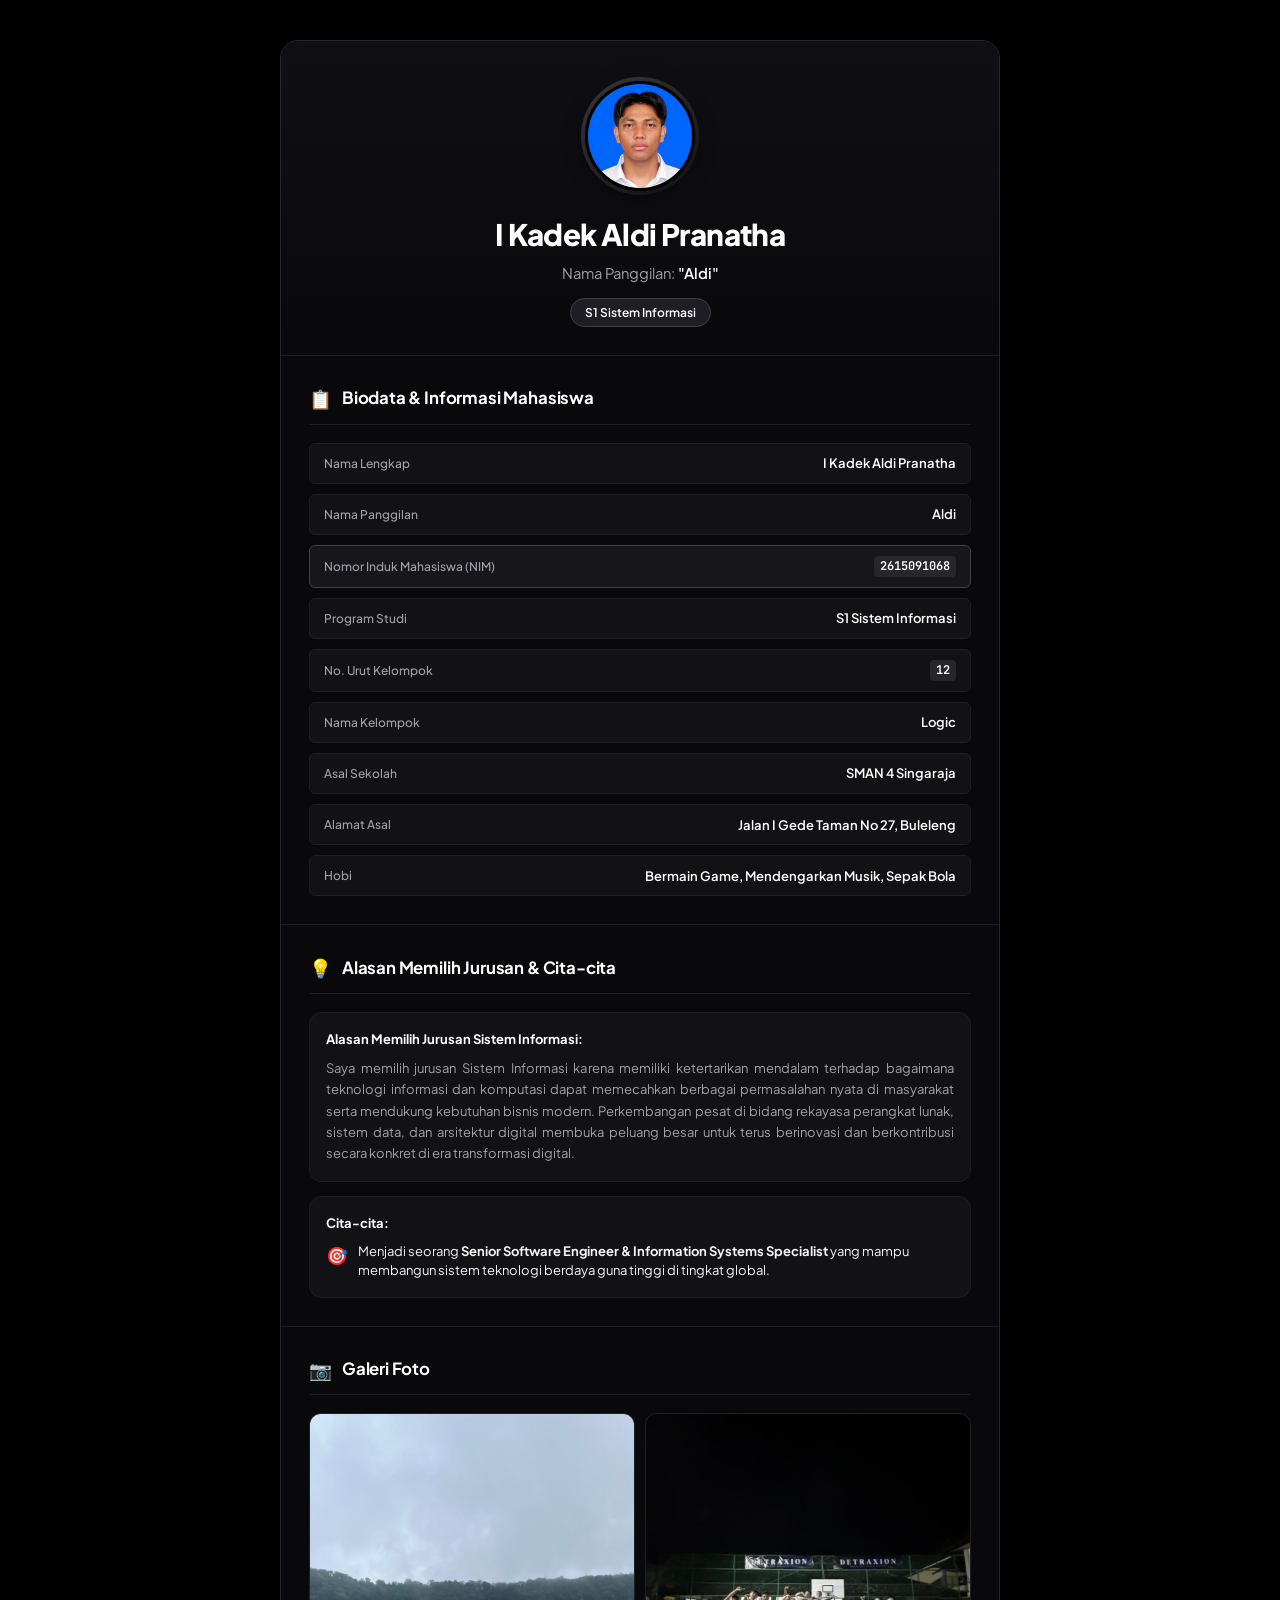
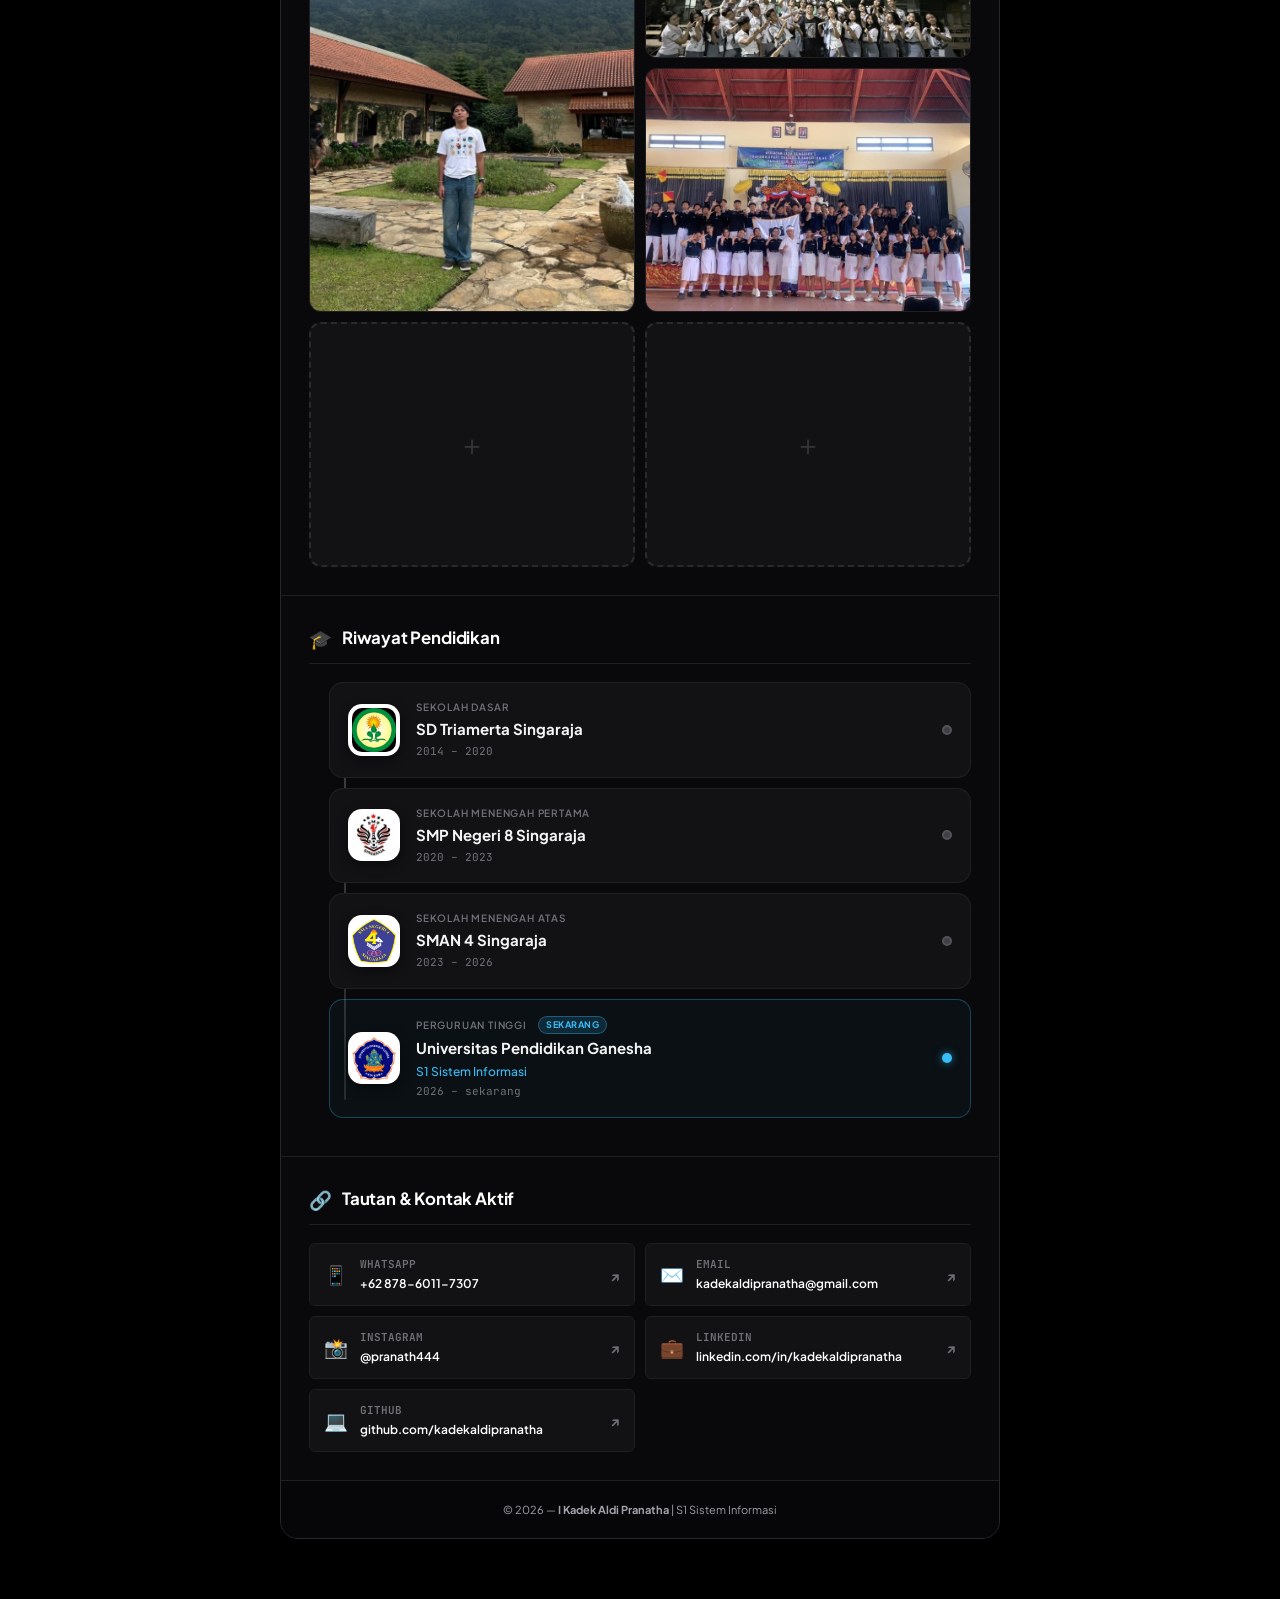
==== commit 30456671: "Update portfolio: Pure HTML & CSS implementation and remove music player" ====
--- a/index.html
+++ b/index.html
@@ -20,7 +20,7 @@
 
     <link rel="stylesheet" href="css/style.css">
     <style>
-        /* Enhancements for real profile photo display */
+        /* ================= PURE CSS LIGHTBOX (:TARGET) ================= */
         .avatar-box {
             position: relative;
             width: 110px;
@@ -30,6 +30,8 @@
             border: 3px solid var(--bg-pure-black, #000);
             background-color: var(--bg-surface, #141417);
             box-shadow: 0 4px 20px rgba(0, 0, 0, 0.5);
+            cursor: pointer;
+            display: block;
         }
 
         .avatar-box img {
@@ -43,28 +45,6 @@
 
         .avatar-box:hover img {
             transform: scale(1.08);
-        }
-
-        .gallery-photo-real {
-            width: 100%;
-            height: 100%;
-            object-fit: cover;
-            object-position: center 25%;
-            display: block;
-            transition: transform 0.3s ease;
-        }
-
-        .gallery-card:hover .gallery-photo-real {
-            transform: scale(1.05);
-        }
-
-        .status-pill {
-            z-index: 2;
-        }
-
-        /* ================= PROFILE LIGHTBOX ================= */
-        .avatar-box {
-            cursor: pointer;
         }
 
         .avatar-box::after {
@@ -99,43 +79,71 @@
             transform: translate(-50%, -50%) scale(1);
         }
 
-        /* Lightbox Overlay */
-        #profile-lightbox {
+        /* Pure CSS Lightbox */
+        .css-lightbox {
             display: none;
             position: fixed;
             inset: 0;
-            z-index: 9999;
+            z-index: 99999;
             background: rgba(0, 0, 0, 0.88);
             backdrop-filter: blur(16px);
             -webkit-backdrop-filter: blur(16px);
             align-items: center;
             justify-content: center;
+        }
+
+        .css-lightbox:target {
+            display: flex;
+            animation: lbFadeIn 0.22s ease forwards;
+        }
+
+        .lb-backdrop {
+            position: absolute;
+            inset: 0;
+            width: 100%;
+            height: 100%;
             cursor: zoom-out;
-        }
-
-        #profile-lightbox.open {
-            display: flex;
-            animation: lbFadeIn 0.22s ease;
-        }
-
-        @keyframes lbFadeIn {
-            from {
-                opacity: 0;
-            }
-
-            to {
-                opacity: 1;
-            }
-        }
-
-        #profile-lightbox img {
+            z-index: 1;
+        }
+
+        .lb-box {
+            position: relative;
+            z-index: 2;
+            display: flex;
+            flex-direction: column;
+            align-items: center;
+            max-width: 90vw;
+            max-height: 85vh;
+        }
+
+        .lb-box img {
             max-width: min(500px, 88vw);
-            max-height: 80vh;
+            max-height: 75vh;
             object-fit: contain;
             border-radius: 16px;
             box-shadow: 0 32px 80px rgba(0, 0, 0, 0.9);
             animation: lbSlideUp 0.28s cubic-bezier(0.16, 1, 0.3, 1);
-            cursor: default;
+            display: block;
+        }
+
+        .lb-box .lb-caption {
+            margin-top: 12px;
+            color: #e4e4e7;
+            font-size: 13px;
+            font-weight: 500;
+            background: rgba(24, 24, 27, 0.85);
+            padding: 6px 14px;
+            border-radius: 20px;
+            border: 1px solid rgba(255, 255, 255, 0.1);
+        }
+
+        @keyframes lbFadeIn {
+            from {
+                opacity: 0;
+            }
+            to {
+                opacity: 1;
+            }
         }
 
         @keyframes lbSlideUp {
@@ -143,37 +151,39 @@
                 opacity: 0;
                 transform: scale(0.86) translateY(28px);
             }
-
             to {
                 opacity: 1;
                 transform: scale(1) translateY(0);
             }
         }
 
-        #lb-close {
+        .lb-close {
             position: absolute;
-            top: 18px;
-            right: 22px;
-            background: rgba(255, 255, 255, 0.12);
-            border: 1px solid rgba(255, 255, 255, 0.22);
+            top: -46px;
+            right: 0;
+            background: rgba(255, 255, 255, 0.15);
+            border: 1px solid rgba(255, 255, 255, 0.25);
             color: #ffffff;
-            width: 38px;
-            height: 38px;
+            width: 36px;
+            height: 36px;
             border-radius: 50%;
             display: flex;
             align-items: center;
             justify-content: center;
-            font-size: 17px;
+            font-size: 16px;
             cursor: pointer;
+            text-decoration: none;
             transition: background 0.2s ease, transform 0.2s ease;
-        }
-
-        #lb-close:hover {
-            background: rgba(255, 255, 255, 0.24);
-            transform: scale(1.12);
-        }
-
-        /* ================= PHOTO GRID 5 ================= */
+            z-index: 3;
+        }
+
+        .lb-close:hover {
+            background: rgba(255, 255, 255, 0.3);
+            transform: scale(1.1);
+            color: #ffffff;
+        }
+
+        /* ================= PHOTO GRID ================= */
         .photo-grid-5 {
             display: grid;
             grid-template-columns: 1fr 1fr;
@@ -188,9 +198,11 @@
             border: 1px solid rgba(255, 255, 255, 0.06);
             aspect-ratio: 4 / 3;
             position: relative;
-        }
-
-        /* Foto pertama lebih besar (span 2 baris di kiri) */
+            display: block;
+            cursor: pointer;
+            text-decoration: none;
+        }
+
         .pgrid-item--large {
             grid-row: 1 / 3;
             aspect-ratio: unset;
@@ -209,13 +221,13 @@
             transform: scale(1.05);
         }
 
-        /* Slot kosong (foto belum diisi) */
         .pgrid-empty {
             background: var(--bg-surface, #141417);
             border: 2px dashed rgba(255, 255, 255, 0.1);
             display: flex;
             align-items: center;
             justify-content: center;
+            cursor: default;
         }
 
         .pgrid-empty::after {
@@ -224,14 +236,11 @@
             color: rgba(255, 255, 255, 0.15);
         }
 
-        .pgrid-empty img {
-            display: none !important;
-        }
-
         @media (max-width: 500px) {
             .photo-grid-5 {
                 grid-template-columns: 1fr 1fr;
             }
+
             .pgrid-item--large {
                 grid-column: 1 / 3;
                 grid-row: auto;
@@ -240,7 +249,6 @@
         }
 
         /* ================= EDUCATION TIMELINE ================= */
-
         .edu-timeline {
             display: flex;
             flex-direction: column;
@@ -298,12 +306,6 @@
             justify-content: center;
             overflow: hidden;
             box-shadow: 0 4px 12px rgba(0, 0, 0, 0.45);
-        }
-
-        .edu-logo-wrap svg {
-            display: block;
-            width: 48px;
-            height: 48px;
         }
 
         .edu-info {
@@ -379,12 +381,9 @@
         }
 
         @keyframes dotPulse {
-
-            0%,
-            100% {
+            0%, 100% {
                 box-shadow: 0 0 6px rgba(56, 189, 248, 0.5);
             }
-
             50% {
                 box-shadow: 0 0 14px rgba(56, 189, 248, 0.9);
             }
@@ -394,304 +393,12 @@
             .edu-name {
                 font-size: 13px;
             }
-
             .edu-logo-wrap {
                 width: 44px;
                 height: 44px;
             }
         }
 
-        /* ================= MUSIC PLAYER STYLES ================= */
-        .floating-player {
-            position: fixed;
-            bottom: 24px;
-            right: 24px;
-            z-index: 1000;
-            display: flex;
-            align-items: center;
-            gap: 12px;
-            background: rgba(18, 18, 22, 0.92);
-            backdrop-filter: blur(20px);
-            -webkit-backdrop-filter: blur(20px);
-            border: 1px solid rgba(255, 255, 255, 0.12);
-            box-shadow: 0 12px 36px rgba(0, 0, 0, 0.75), 0 0 0 1px rgba(255, 255, 255, 0.06);
-            padding: 10px 16px;
-            border-radius: 40px;
-            transition: all 0.35s cubic-bezier(0.16, 1, 0.3, 1);
-            max-width: 380px;
-            user-select: none;
-        }
-
-        .floating-player:hover {
-            border-color: rgba(255, 255, 255, 0.25);
-            box-shadow: 0 16px 44px rgba(0, 0, 0, 0.9);
-        }
-
-        /* Vinyl Disc */
-        .disc-wrapper {
-            position: relative;
-            width: 44px;
-            height: 44px;
-            border-radius: 50%;
-            background: conic-gradient(#27272a, #09090b, #3f3f46, #18181b, #27272a);
-            display: flex;
-            align-items: center;
-            justify-content: center;
-            box-shadow: 0 2px 10px rgba(0, 0, 0, 0.6);
-            flex-shrink: 0;
-            border: 1px solid #3f3f46;
-            cursor: pointer;
-            transition: transform 0.2s ease;
-        }
-
-        .disc-wrapper:hover {
-            transform: scale(1.06);
-        }
-
-        .disc-wrapper.playing {
-            animation: spinDisc 4s linear infinite;
-        }
-
-        @keyframes spinDisc {
-            100% {
-                transform: rotate(360deg);
-            }
-        }
-
-        .disc-center {
-            width: 16px;
-            height: 16px;
-            border-radius: 50%;
-            background: #ffffff;
-            border: 3px solid #09090b;
-        }
-
-        /* Track Metadata */
-        .player-info {
-            display: flex;
-            flex-direction: column;
-            overflow: hidden;
-            min-width: 130px;
-            max-width: 155px;
-        }
-
-        .player-title {
-            font-size: 12px;
-            font-weight: 700;
-            color: #ffffff;
-            white-space: nowrap;
-            overflow: hidden;
-            text-overflow: ellipsis;
-            line-height: 1.3;
-        }
-
-        .player-artist {
-            font-size: 10px;
-            color: #a1a1aa;
-            white-space: nowrap;
-            overflow: hidden;
-            text-overflow: ellipsis;
-            font-family: var(--font-mono);
-        }
-
-        /* Equalizer Wave */
-        .equalizer {
-            display: flex;
-            align-items: flex-end;
-            gap: 2px;
-            height: 12px;
-            margin-top: 2px;
-        }
-
-        .eq-bar {
-            width: 3px;
-            background: #2402ff;
-            border-radius: 1px;
-            height: 3px;
-            transition: height 0.15s ease;
-        }
-
-        .playing .eq-bar:nth-child(1) {
-            animation: eqBounce 0.8s ease-in-out infinite alternate;
-        }
-
-        .playing .eq-bar:nth-child(2) {
-            animation: eqBounce 0.6s ease-in-out infinite alternate 0.2s;
-        }
-
-        .playing .eq-bar:nth-child(3) {
-            animation: eqBounce 0.9s ease-in-out infinite alternate 0.4s;
-        }
-
-        .playing .eq-bar:nth-child(4) {
-            animation: eqBounce 0.7s ease-in-out infinite alternate 0.1s;
-        }
-
-        @keyframes eqBounce {
-            0% {
-                height: 3px;
-            }
-
-            100% {
-                height: 12px;
-            }
-        }
-
-        /* Controls */
-        .player-controls {
-            display: flex;
-            align-items: center;
-            gap: 6px;
-        }
-
-        .btn-ctrl {
-            background: none;
-            border: none;
-            color: #d4d4d8;
-            cursor: pointer;
-            width: 28px;
-            height: 28px;
-            border-radius: 50%;
-            display: flex;
-            align-items: center;
-            justify-content: center;
-            font-size: 12px;
-            transition: all 0.2s ease;
-        }
-
-        .btn-ctrl:hover {
-            color: #ffffff;
-            background: rgba(255, 255, 255, 0.12);
-        }
-
-        .btn-play-main {
-            width: 34px;
-            height: 34px;
-            background: #ffffff;
-            color: #000000;
-            border-radius: 50%;
-            font-size: 13px;
-            box-shadow: 0 0 14px rgba(255, 255, 255, 0.35);
-        }
-
-        .btn-play-main:hover {
-            background: #f4f4f5;
-            color: #000000;
-            transform: scale(1.08);
-            box-shadow: 0 0 20px rgba(255, 255, 255, 0.6);
-        }
-
-        /* Minimize / Maximize Button */
-        .btn-minimize {
-            color: #71717a;
-            font-size: 14px;
-            margin-left: 2px;
-            transition: all 0.2s ease;
-        }
-
-        .btn-minimize:hover {
-            color: #ffffff;
-            background: rgba(255, 255, 255, 0.15);
-        }
-
-        /* Minimized State (Floating Disc Bubble) */
-        .floating-player.minimized {
-            padding: 4px;
-            border-radius: 50%;
-            cursor: pointer;
-            background: rgba(18, 18, 22, 0.95);
-            box-shadow: 0 8px 28px rgba(0, 0, 0, 0.8), 0 0 16px rgba(34, 197, 94, 0.25);
-            border-color: rgba(34, 197, 94, 0.4);
-            transform: scale(1);
-        }
-
-        .floating-player.minimized:hover {
-            transform: scale(1.14);
-            border-color: #22c55e;
-            box-shadow: 0 12px 32px rgba(0, 0, 0, 0.9), 0 0 24px rgba(34, 197, 94, 0.5);
-        }
-
-        .floating-player.minimized .player-info,
-        .floating-player.minimized .btn-prev,
-        .floating-player.minimized .btn-next,
-        .floating-player.minimized .btn-minimize {
-            display: none;
-        }
-
-        /* Minimized Expand Badge Indicator */
-        .minimized-badge {
-            display: none;
-            position: absolute;
-            top: -4px;
-            right: -4px;
-            background: #22c55e;
-            color: #000000;
-            font-size: 9px;
-            font-weight: 800;
-            width: 18px;
-            height: 18px;
-            border-radius: 50%;
-            align-items: center;
-            justify-content: center;
-            border: 2px solid #000000;
-            box-shadow: 0 2px 6px rgba(0, 0, 0, 0.5);
-        }
-
-        .floating-player.minimized .minimized-badge {
-            display: flex;
-        }
-
-        /* Auto-play hint banner */
-        .music-toast-hint {
-            position: fixed;
-            bottom: 84px;
-            right: 24px;
-            z-index: 999;
-            background: rgba(24, 24, 27, 0.95);
-            border: 1px solid #3f3f46;
-            color: #e4e4e7;
-            padding: 8px 14px;
-            border-radius: 20px;
-            font-size: 11px;
-            display: flex;
-            align-items: center;
-            gap: 8px;
-            box-shadow: 0 8px 24px rgba(0, 0, 0, 0.6);
-            animation: fadeInHint 0.5s ease;
-        }
-
-        @keyframes fadeInHint {
-            from {
-                opacity: 0;
-                transform: translateY(8px);
-            }
-
-            to {
-                opacity: 1;
-                transform: translateY(0);
-            }
-        }
-
-        @media (max-width: 600px) {
-            .floating-player:not(.minimized) {
-                bottom: 16px;
-                right: 16px;
-                left: 16px;
-                max-width: none;
-                justify-content: space-between;
-            }
-
-            .player-info {
-                max-width: 140px;
-            }
-
-            .music-toast-hint {
-                bottom: 76px;
-                right: 16px;
-                left: 16px;
-                justify-content: center;
-            }
-        }
     </style>
 </head>
 
@@ -704,11 +411,11 @@
             <header class="card-header">
                 <div class="avatar-container">
                     <div class="avatar-ring">
-                        <!-- Foto Profil Asli — klik untuk tampilkan full -->
-                        <div class="avatar-box" onclick="openProfileLightbox()" title="Klik untuk lihat foto">
+                        <!-- Foto Profil Asli — klik untuk tampilkan lightbox murni CSS -->
+                        <a href="#lb-profile" class="avatar-box" title="Klik untuk lihat foto profil">
                             <img src="img/profile.jpg" alt="Foto Profil I Kadek Aldi Pranatha" class="avatar-img" />
                             <span class="avatar-zoom-icon">&#128269;</span>
-                        </div>
+                        </a>
                     </div>
                 </div>
 
@@ -811,32 +518,23 @@
 
                 <div class="photo-grid-5">
                     <!-- Foto 1 (Foto Awal) -->
-                    <div class="pgrid-item pgrid-item--large" onclick="openPhotoLightbox('img/foto1.jpg', 'Foto Galeri 1')" style="cursor:pointer;" title="Klik untuk memperbesar">
+                    <a href="#lb-foto1" class="pgrid-item pgrid-item--large" title="Klik untuk memperbesar">
                         <img src="img/foto1.jpg" alt="Foto Galeri 1" class="pgrid-img" />
-                    </div>
+                    </a>
                     <!-- Foto 2 (Detraxion) -->
-                    <div class="pgrid-item" onclick="openPhotoLightbox('img/foto2.jpg', 'Foto Kegiatan SMAN 4 Singaraja')" style="cursor:pointer;" title="Klik untuk memperbesar">
-                        <img src="img/foto2.jpg" alt="Foto Kegiatan" class="pgrid-img"
-                            onerror="this.closest('.pgrid-item').classList.add('pgrid-empty')" />
-                    </div>
+                    <a href="#lb-foto2" class="pgrid-item" title="Klik untuk memperbesar">
+                        <img src="img/foto2.jpg" alt="Foto Kegiatan SMAN 4 Singaraja" class="pgrid-img" />
+                    </a>
                     <!-- Foto 3 (Foursma) -->
-                    <div class="pgrid-item" onclick="openPhotoLightbox('img/foto3.jpg', 'Foto Bersama SMAN 4 Singaraja')" style="cursor:pointer;" title="Klik untuk memperbesar">
-                        <img src="img/foto3.jpg" alt="Foto Bersama" class="pgrid-img"
-                            onerror="this.closest('.pgrid-item').classList.add('pgrid-empty')" />
-                    </div>
-                    <!-- Foto 4 -->
-                    <div class="pgrid-item">
-                        <img src="img/foto4.jpg" alt="Foto 4" class="pgrid-img"
-                            onerror="this.closest('.pgrid-item').classList.add('pgrid-empty')" />
-                    </div>
-                    <!-- Foto 5 -->
-                    <div class="pgrid-item">
-                        <img src="img/foto5.jpg" alt="Foto 5" class="pgrid-img"
-                            onerror="this.closest('.pgrid-item').classList.add('pgrid-empty')" />
-                    </div>
+                    <a href="#lb-foto3" class="pgrid-item" title="Klik untuk memperbesar">
+                        <img src="img/foto3.jpg" alt="Foto Bersama SMAN 4 Singaraja" class="pgrid-img" />
+                    </a>
+                    <!-- Foto 4 (Slot Kosong) -->
+                    <div class="pgrid-item pgrid-empty" title="Slot Foto"></div>
+                    <!-- Foto 5 (Slot Kosong) -->
+                    <div class="pgrid-item pgrid-empty" title="Slot Foto"></div>
                 </div>
             </section>
-
 
             <!-- SEKSI RIWAYAT PENDIDIKAN -->
             <section class="section-box">
@@ -850,11 +548,8 @@
                     <!-- SD Triamerta Singaraja -->
                     <div class="edu-card">
                         <div class="edu-logo-wrap" style="background:#ffffff; padding:4px;">
-                            <img
-                                src="img/sd_triamerta_logo.png"
-                                alt="Logo SD Triamerta Singaraja"
-                                style="width:100%; height:100%; object-fit:contain; border-radius:10px;"
-                            />
+                            <img src="img/sd_triamerta_logo.png" alt="Logo SD Triamerta Singaraja"
+                                style="width:100%; height:100%; object-fit:contain; border-radius:10px;" />
                         </div>
                         <div class="edu-info">
                             <span class="edu-level">Sekolah Dasar</span>
@@ -867,11 +562,8 @@
                     <!-- SMP N 8 Singaraja -->
                     <div class="edu-card">
                         <div class="edu-logo-wrap" style="background:#ffffff; padding:4px;">
-                            <img
-                                src="img/smpn8_logo.png"
-                                alt="Logo SMP Negeri 8 Singaraja"
-                                style="width:100%; height:100%; object-fit:contain; border-radius:10px;"
-                            />
+                            <img src="img/smpn8_logo.png" alt="Logo SMP Negeri 8 Singaraja"
+                                style="width:100%; height:100%; object-fit:contain; border-radius:10px;" />
                         </div>
                         <div class="edu-info">
                             <span class="edu-level">Sekolah Menengah Pertama</span>
@@ -884,11 +576,8 @@
                     <!-- SMAN 4 Singaraja -->
                     <div class="edu-card">
                         <div class="edu-logo-wrap" style="background:#ffffff; padding:4px;">
-                            <img
-                                src="img/sman4_logo.png"
-                                alt="Logo SMAN 4 Singaraja"
-                                style="width:100%; height:100%; object-fit:contain; border-radius:10px;"
-                            />
+                            <img src="img/sman4_logo.png" alt="Logo SMAN 4 Singaraja"
+                                style="width:100%; height:100%; object-fit:contain; border-radius:10px;" />
                         </div>
                         <div class="edu-info">
                             <span class="edu-level">Sekolah Menengah Atas</span>
@@ -901,14 +590,12 @@
                     <!-- Universitas Pendidikan Ganesha -->
                     <div class="edu-card edu-card-current">
                         <div class="edu-logo-wrap" style="background:#ffffff; padding:4px;">
-                            <img
-                                src="img/undiksha_logo.png"
-                                alt="Logo Universitas Pendidikan Ganesha"
-                                style="width:100%; height:100%; object-fit:contain; border-radius:10px;"
-                            />
+                            <img src="img/undiksha_logo.png" alt="Logo Universitas Pendidikan Ganesha"
+                                style="width:100%; height:100%; object-fit:contain; border-radius:10px;" />
                         </div>
                         <div class="edu-info">
-                            <span class="edu-level">Perguruan Tinggi &nbsp;<span class="edu-badge-now">Sekarang</span></span>
+                            <span class="edu-level">Perguruan Tinggi &nbsp;<span
+                                    class="edu-badge-now">Sekarang</span></span>
                             <h3 class="edu-name">Universitas Pendidikan Ganesha</h3>
                             <span class="edu-sub">S1 Sistem Informasi</span>
                             <span class="edu-year">2026 – sekarang</span>
@@ -939,15 +626,15 @@
                         <span class="contact-arrow">↗</span>
                     </a>
 
-                    <!-- Email -->
-                    <div class="contact-card" id="copy-email-box" title="Klik untuk menyalin email">
+                    <!-- Email Mailto Direct Link -->
+                    <a href="mailto:kadekaldipranatha@gmail.com" class="contact-card" title="Kirim email">
                         <div class="contact-icon">✉️</div>
                         <div class="contact-info">
                             <span class="contact-title">Email</span>
-                            <span class="contact-sub" id="email-address">kadekaldipranatha@gmail.com</span>
-                        </div>
-                        <span class="contact-badge" id="copy-status">Salin</span>
-                    </div>
+                            <span class="contact-sub">kadekaldipranatha@gmail.com</span>
+                        </div>
+                        <span class="contact-arrow">↗</span>
+                    </a>
 
                     <!-- Instagram -->
                     <a href="https://instagram.com/pranath444" target="_blank" rel="noopener noreferrer"
@@ -992,258 +679,47 @@
         </div>
     </main>
 
-    <!-- FLOATING MUSIC PLAYER WIDGET -->
-    <div id="musicToastHint" class="music-toast-hint">
-        <span>🎵</span>
-        <span>Klik tombol putar untuk mendengarkan lagu!</span>
-    </div>
-
-    <div class="floating-player" id="musicPlayer" title="Pemutar Musik">
-        <!-- Minimized expand badge -->
-        <div class="minimized-badge">🗖</div>
-
-        <!-- Rotating Disc -->
-        <div class="disc-wrapper" id="discWrapper" title="Putar / Jeda">
-            <div class="disc-center"></div>
-        </div>
-
-        <!-- Track Info & Visualizer -->
-        <div class="player-info">
-            <span class="player-title" id="playerTitle">Langkah Baru Ganesha Muda</span>
-            <span class="player-artist" id="playerArtist">Jingle PKKMB Undiksha</span>
-            <div class="equalizer" id="equalizer">
-                <div class="eq-bar"></div>
-                <div class="eq-bar"></div>
-                <div class="eq-bar"></div>
-                <div class="eq-bar"></div>
-            </div>
-        </div>
-
-        <!-- Controls -->
-        <div class="player-controls">
-            <button class="btn-ctrl btn-prev" id="btnPrev" title="Lagu Sebelumnya">⏮</button>
-            <button class="btn-ctrl btn-play-main" id="btnPlay" title="Putar / Jeda">▶</button>
-            <button class="btn-ctrl btn-next" id="btnNext" title="Lagu Selanjutnya">⏭</button>
-            <button class="btn-ctrl btn-minimize" id="btnMin" title="Perkecil Pemutar Musik">─</button>
+    <!-- ===== PURE CSS LIGHTBOX MODALS (:TARGET) ===== -->
+    <!-- Profile Photo Lightbox -->
+    <div id="lb-profile" class="css-lightbox">
+        <a href="#!" class="lb-backdrop" aria-label="Tutup foto"></a>
+        <div class="lb-box">
+            <a href="#!" class="lb-close" title="Tutup">&#10005;</a>
+            <img src="img/profile.jpg" alt="Foto Profil I Kadek Aldi Pranatha" />
+            <span class="lb-caption">Foto Profil — I Kadek Aldi Pranatha</span>
         </div>
     </div>
 
-    <!-- Hidden Audio Element -->
-    <audio id="bgAudio" preload="metadata"></audio>
-
-    <!-- Floating Notification Toast -->
-    <div id="toast" class="toast hidden">Alamat email berhasil disalin!</div>
-
-    <script>
-        // ================= COPY EMAIL FEATURE =================
-        const copyBox = document.getElementById('copy-email-box');
-        const emailText = document.getElementById('email-address').innerText;
-        const copyStatus = document.getElementById('copy-status');
-        const toast = document.getElementById('toast');
-
-        copyBox.addEventListener('click', async () => {
-            try {
-                await navigator.clipboard.writeText(emailText);
-                copyStatus.innerText = 'Tersalin!';
-                copyStatus.style.background = '#22c55e';
-                copyStatus.style.color = '#000000';
-
-                toast.classList.remove('hidden');
-                setTimeout(() => {
-                    toast.classList.add('hidden');
-                    copyStatus.innerText = 'Salin';
-                    copyStatus.style.background = '';
-                    copyStatus.style.color = '';
-                }, 2500);
-            } catch (err) {
-                alert('Email: ' + emailText);
-            }
-        });
-
-        // ================= MUSIC PLAYER LOGIC =================
-        const playlist = [
-            {
-                title: "Langkah Baru Ganesha Muda",
-                artist: "Jingle PKKMB Undiksha",
-                src: "song1.mp3"
-            },
-            {
-                title: "Kuning",
-                artist: "rumahsakit",
-                src: "song2.mp3"
-            },
-            {
-                title: "Gemilang",
-                artist: "Perunggu",
-                src: "song3.mp3"
-            }
-        ];
-
-        let currentTrackIndex = 0;
-        const audio = document.getElementById('bgAudio');
-        const btnPlay = document.getElementById('btnPlay');
-        const btnPrev = document.getElementById('btnPrev');
-        const btnNext = document.getElementById('btnNext');
-        const btnMin = document.getElementById('btnMin');
-        const discWrapper = document.getElementById('discWrapper');
-        const playerTitle = document.getElementById('playerTitle');
-        const playerArtist = document.getElementById('playerArtist');
-        const musicPlayer = document.getElementById('musicPlayer');
-        const musicHint = document.getElementById('musicToastHint');
-
-        function loadTrack(index) {
-            currentTrackIndex = index;
-            const track = playlist[currentTrackIndex];
-            audio.src = track.src;
-            playerTitle.innerText = track.title;
-            playerArtist.innerText = track.artist;
-        }
-
-        // Initialize first track
-        loadTrack(0);
-
-        function playMusic() {
-            audio.play().then(() => {
-                btnPlay.innerText = '⏸';
-                discWrapper.classList.add('playing');
-                musicPlayer.classList.add('playing');
-                if (musicHint) musicHint.style.display = 'none';
-            }).catch((err) => {
-                console.log('Autoplay blocked or waiting for user interaction:', err);
-            });
-        }
-
-        function pauseMusic() {
-            audio.pause();
-            btnPlay.innerText = '▶';
-            discWrapper.classList.remove('playing');
-            musicPlayer.classList.remove('playing');
-        }
-
-        function togglePlay() {
-            if (audio.paused) {
-                playMusic();
-            } else {
-                pauseMusic();
-            }
-        }
-
-        btnPlay.addEventListener('click', (e) => {
-            e.stopPropagation();
-            togglePlay();
-        });
-
-        discWrapper.addEventListener('click', (e) => {
-            if (musicPlayer.classList.contains('minimized')) {
-                // If minimized, clicking expands it
-                expandPlayer();
-            } else {
-                togglePlay();
-            }
-        });
-
-        btnNext.addEventListener('click', (e) => {
-            e.stopPropagation();
-            currentTrackIndex = (currentTrackIndex + 1) % playlist.length;
-            loadTrack(currentTrackIndex);
-            playMusic();
-        });
-
-        btnPrev.addEventListener('click', (e) => {
-            e.stopPropagation();
-            currentTrackIndex = (currentTrackIndex - 1 + playlist.length) % playlist.length;
-            loadTrack(currentTrackIndex);
-            playMusic();
-        });
-
-        // When track ends, play next
-        audio.addEventListener('ended', () => {
-            currentTrackIndex = (currentTrackIndex + 1) % playlist.length;
-            loadTrack(currentTrackIndex);
-            playMusic();
-        });
-
-        // Minimize & Maximize Features
-        function minimizePlayer() {
-            musicPlayer.classList.add('minimized');
-            btnMin.innerText = '🗖';
-            btnMin.title = 'Perbesar Pemutar Musik';
-            musicPlayer.title = 'Klik untuk memperbesar pemutar musik';
-        }
-
-        function expandPlayer() {
-            musicPlayer.classList.remove('minimized');
-            btnMin.innerText = '─';
-            btnMin.title = 'Perkecil Pemutar Musik';
-            musicPlayer.title = 'Pemutar Musik';
-        }
-
-        btnMin.addEventListener('click', (e) => {
-            e.stopPropagation();
-            if (musicPlayer.classList.contains('minimized')) {
-                expandPlayer();
-            } else {
-                minimizePlayer();
-            }
-        });
-
-        // Clicking anywhere on minimized bubble expands it immediately
-        musicPlayer.addEventListener('click', (e) => {
-            if (musicPlayer.classList.contains('minimized')) {
-                expandPlayer();
-            }
-        });
-
-        // First user interaction auto-play trigger
-        let userInteracted = false;
-        function handleFirstInteraction() {
-            if (!userInteracted) {
-                userInteracted = true;
-                playMusic();
-                window.removeEventListener('click', handleFirstInteraction);
-                window.removeEventListener('keydown', handleFirstInteraction);
-                window.removeEventListener('touchstart', handleFirstInteraction);
-            }
-        }
-
-        window.addEventListener('click', handleFirstInteraction);
-        window.addEventListener('keydown', handleFirstInteraction);
-        window.addEventListener('touchstart', handleFirstInteraction);
-
-        // Hide hint after 6s
-        setTimeout(() => {
-            if (musicHint) musicHint.style.display = 'none';
-        }, 6000);
-    </script>
-
-    <!-- ===== PROFILE PHOTO LIGHTBOX ===== -->
-    <div id="profile-lightbox" onclick="closeProfileLightbox()" role="dialog" aria-modal="true"
-        aria-label="Foto Profil">
-        <button id="lb-close" onclick="event.stopPropagation(); closeProfileLightbox()"
-            title="Tutup (Esc)">&#10005;</button>
-        <img src="img/profile.jpg" alt="Foto Profil I Kadek Aldi Pranatha" onclick="event.stopPropagation()" />
+    <!-- Foto 1 Lightbox -->
+    <div id="lb-foto1" class="css-lightbox">
+        <a href="#!" class="lb-backdrop" aria-label="Tutup foto"></a>
+        <div class="lb-box">
+            <a href="#!" class="lb-close" title="Tutup">&#10005;</a>
+            <img src="img/foto1.jpg" alt="Foto Galeri 1" />
+            <span class="lb-caption">Foto Galeri 1</span>
+        </div>
     </div>
 
-    <script>
-        function openPhotoLightbox(src, alt) {
-            const lb = document.getElementById('profile-lightbox');
-            const img = lb.querySelector('img');
-            if (src) img.src = src;
-            if (alt) img.alt = alt;
-            lb.classList.add('open');
-            document.body.style.overflow = 'hidden';
-        }
-        function openProfileLightbox() {
-            openPhotoLightbox('img/profile.jpg', 'Foto Profil I Kadek Aldi Pranatha');
-        }
-        function closeProfileLightbox() {
-            document.getElementById('profile-lightbox').classList.remove('open');
-            document.body.style.overflow = '';
-        }
-        document.addEventListener('keydown', function (e) {
-            if (e.key === 'Escape') closeProfileLightbox();
-        });
-    </script>
+    <!-- Foto 2 Lightbox -->
+    <div id="lb-foto2" class="css-lightbox">
+        <a href="#!" class="lb-backdrop" aria-label="Tutup foto"></a>
+        <div class="lb-box">
+            <a href="#!" class="lb-close" title="Tutup">&#10005;</a>
+            <img src="img/foto2.jpg" alt="Foto Kegiatan SMAN 4 Singaraja" />
+            <span class="lb-caption">Foto Kegiatan SMAN 4 Singaraja</span>
+        </div>
+    </div>
+
+    <!-- Foto 3 Lightbox -->
+    <div id="lb-foto3" class="css-lightbox">
+        <a href="#!" class="lb-backdrop" aria-label="Tutup foto"></a>
+        <div class="lb-box">
+            <a href="#!" class="lb-close" title="Tutup">&#10005;</a>
+            <img src="img/foto3.jpg" alt="Foto Bersama SMAN 4 Singaraja" />
+            <span class="lb-caption">Foto Bersama SMAN 4 Singaraja</span>
+        </div>
+    </div>
+
 </body>
 
 </html>
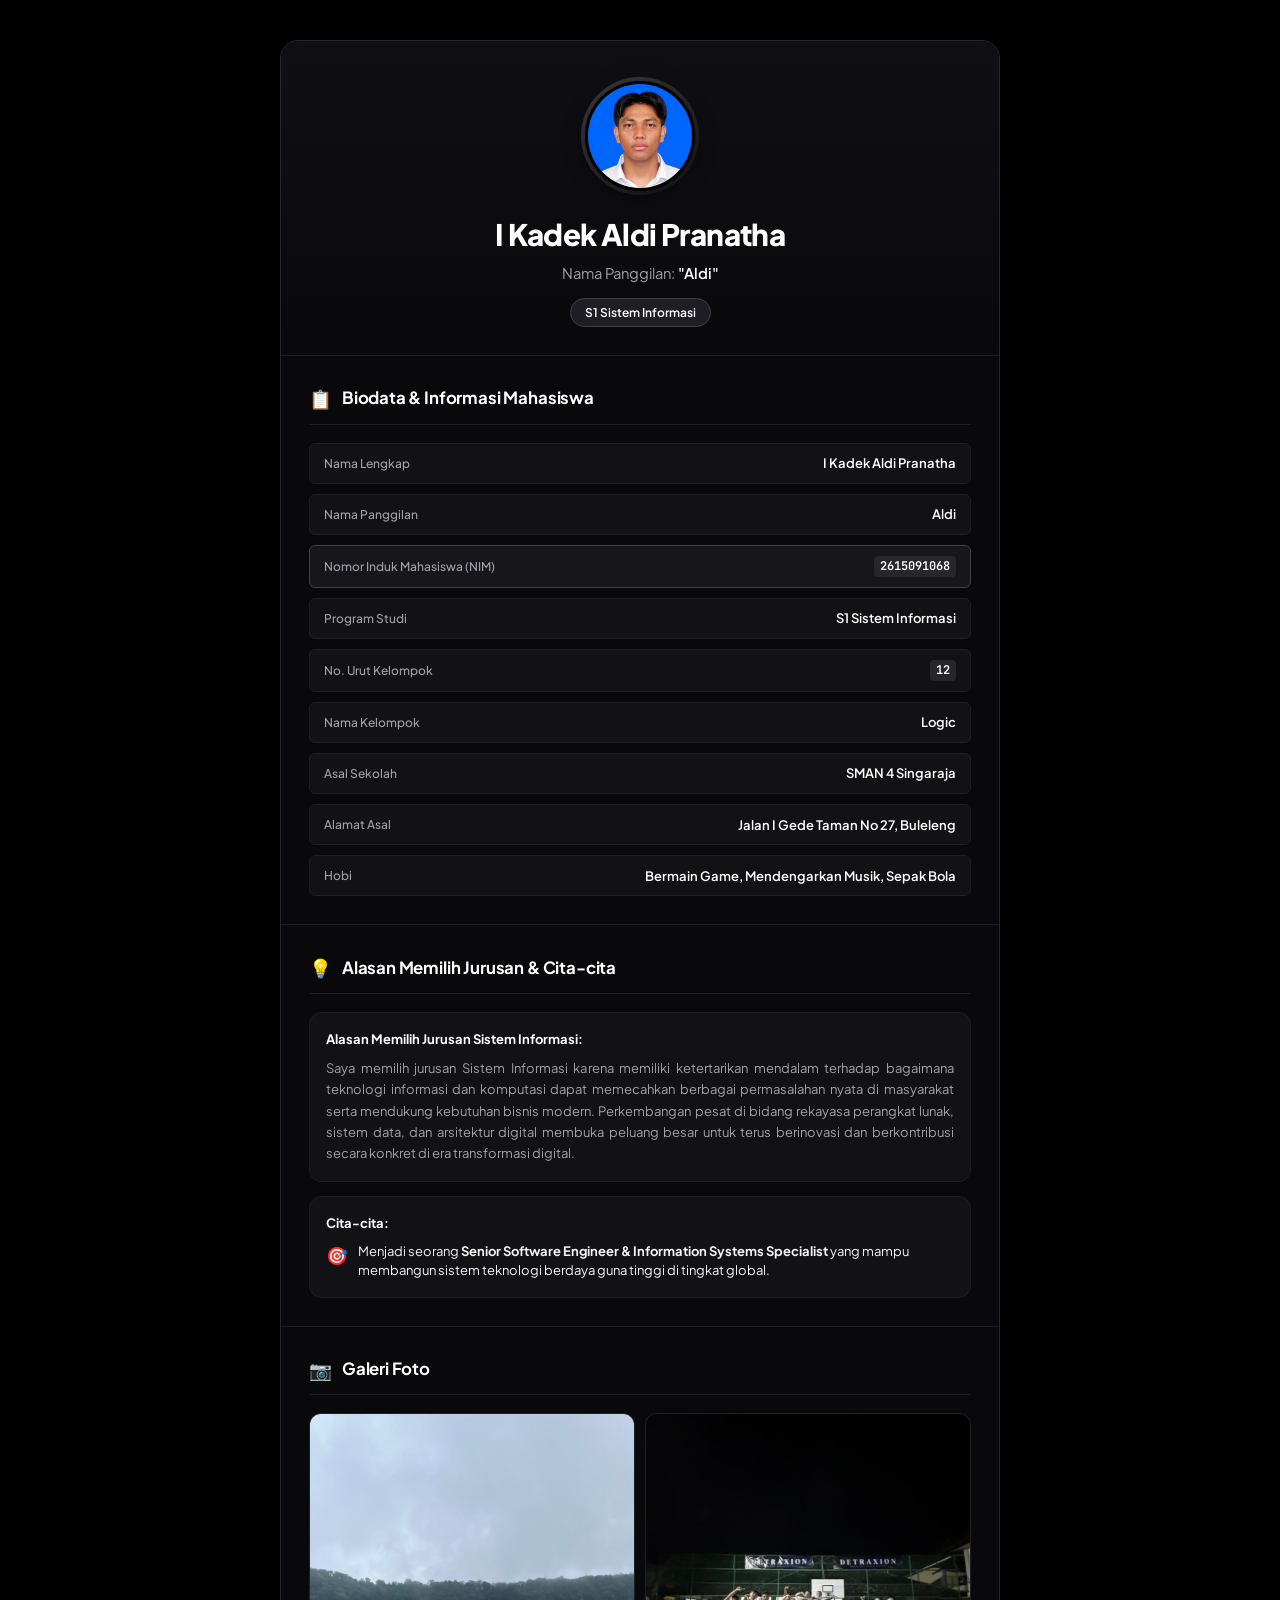
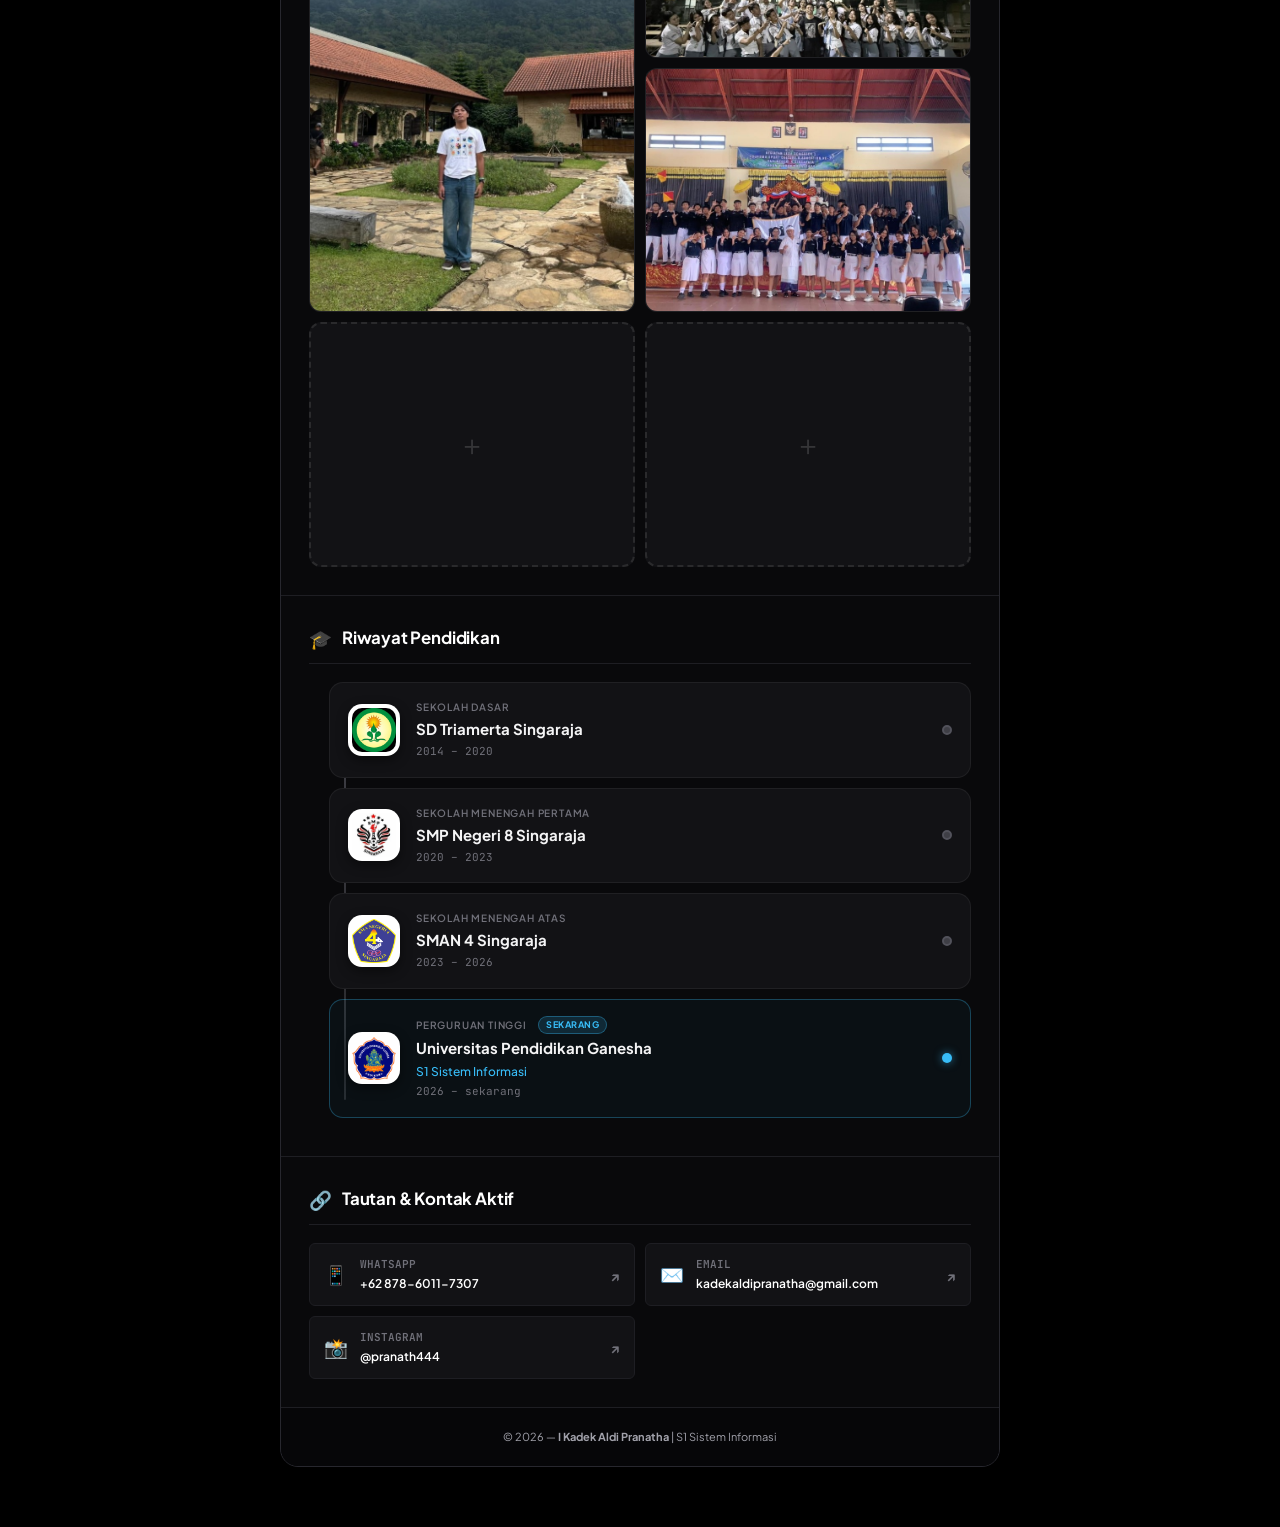
==== commit 36f8dd62: "Remove LinkedIn and GitHub contact links" ====
--- a/index.html
+++ b/index.html
@@ -141,6 +141,7 @@
             from {
                 opacity: 0;
             }
+
             to {
                 opacity: 1;
             }
@@ -151,6 +152,7 @@
                 opacity: 0;
                 transform: scale(0.86) translateY(28px);
             }
+
             to {
                 opacity: 1;
                 transform: scale(1) translateY(0);
@@ -381,9 +383,12 @@
         }
 
         @keyframes dotPulse {
-            0%, 100% {
+
+            0%,
+            100% {
                 box-shadow: 0 0 6px rgba(56, 189, 248, 0.5);
             }
+
             50% {
                 box-shadow: 0 0 14px rgba(56, 189, 248, 0.9);
             }
@@ -393,12 +398,12 @@
             .edu-name {
                 font-size: 13px;
             }
+
             .edu-logo-wrap {
                 width: 44px;
                 height: 44px;
             }
         }
-
     </style>
 </head>
 
@@ -647,27 +652,6 @@
                         <span class="contact-arrow">↗</span>
                     </a>
 
-                    <!-- LinkedIn -->
-                    <a href="https://linkedin.com/in/kadekaldipranatha" target="_blank" rel="noopener noreferrer"
-                        class="contact-card">
-                        <div class="contact-icon">💼</div>
-                        <div class="contact-info">
-                            <span class="contact-title">LinkedIn</span>
-                            <span class="contact-sub">linkedin.com/in/kadekaldipranatha</span>
-                        </div>
-                        <span class="contact-arrow">↗</span>
-                    </a>
-
-                    <!-- GitHub -->
-                    <a href="https://github.com/kadekaldipranatha" target="_blank" rel="noopener noreferrer"
-                        class="contact-card">
-                        <div class="contact-icon">💻</div>
-                        <div class="contact-info">
-                            <span class="contact-title">GitHub</span>
-                            <span class="contact-sub">github.com/kadekaldipranatha</span>
-                        </div>
-                        <span class="contact-arrow">↗</span>
-                    </a>
                 </div>
             </section>
 
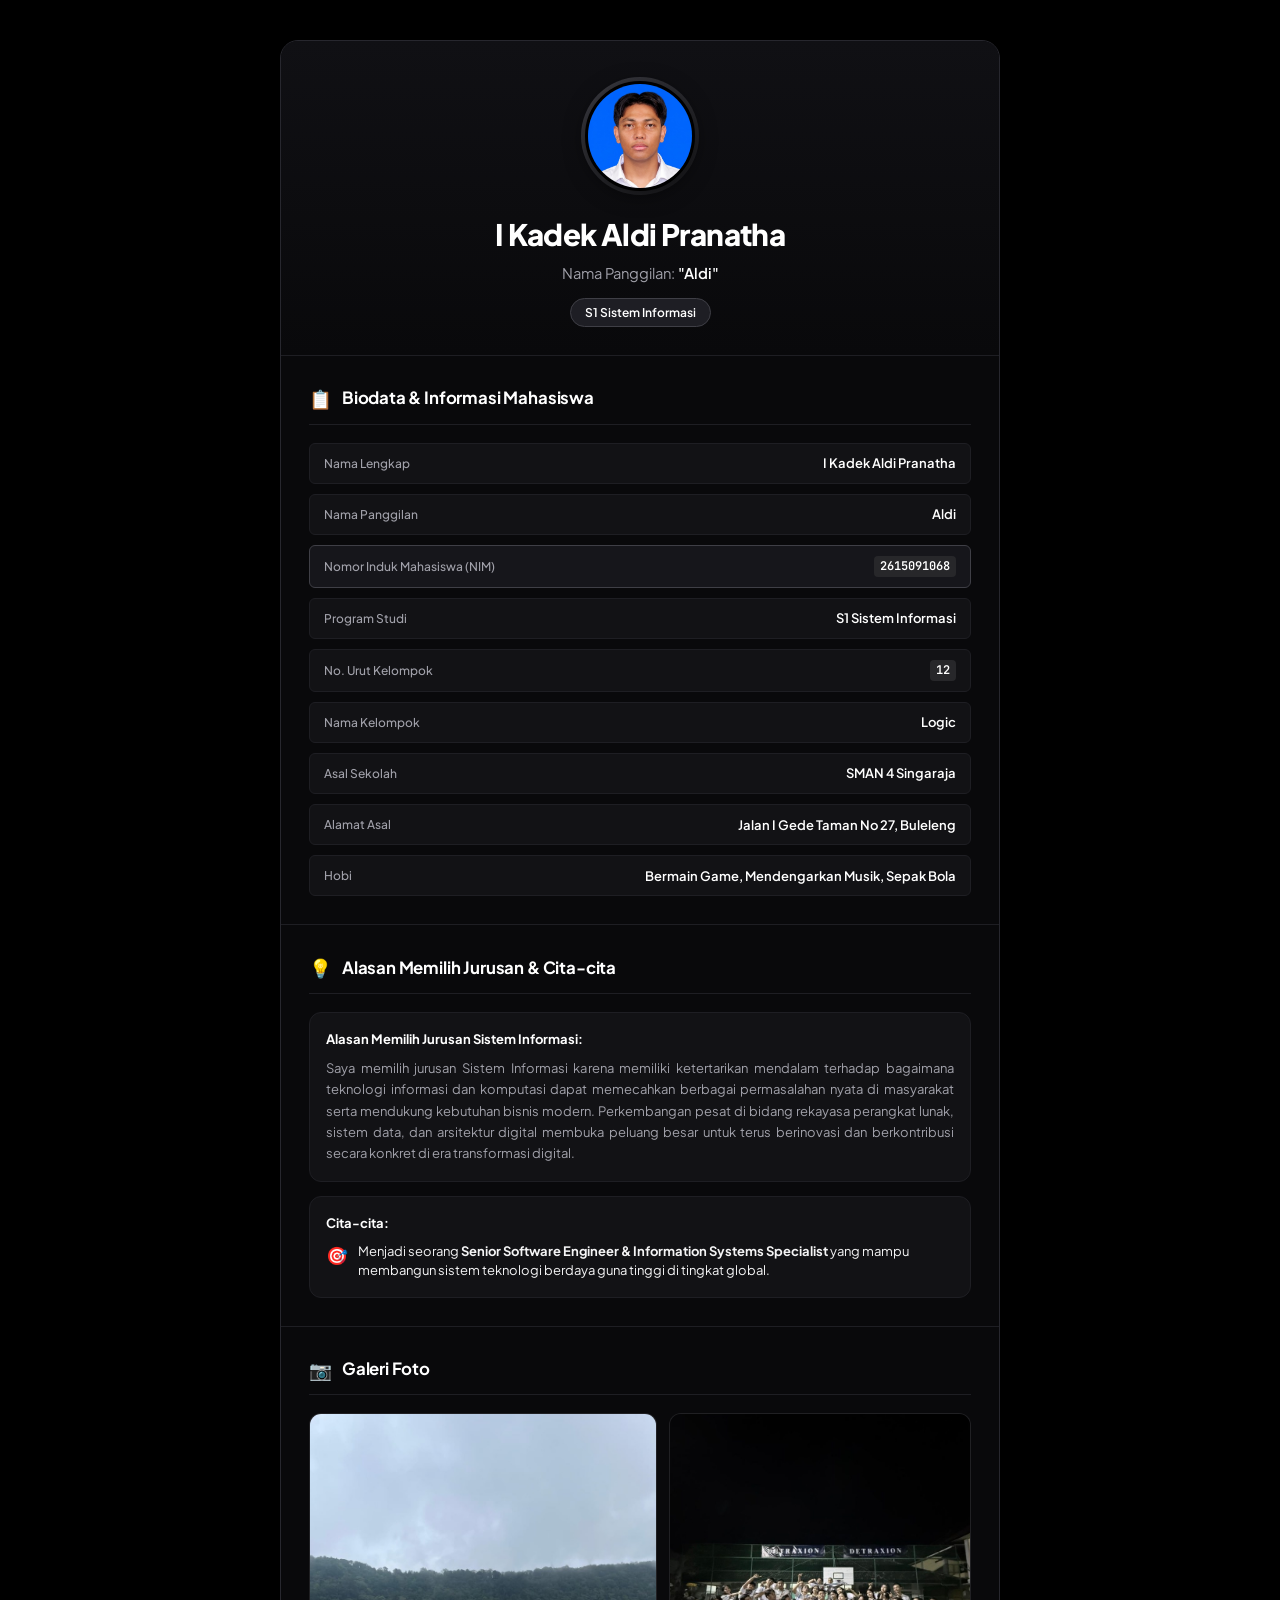
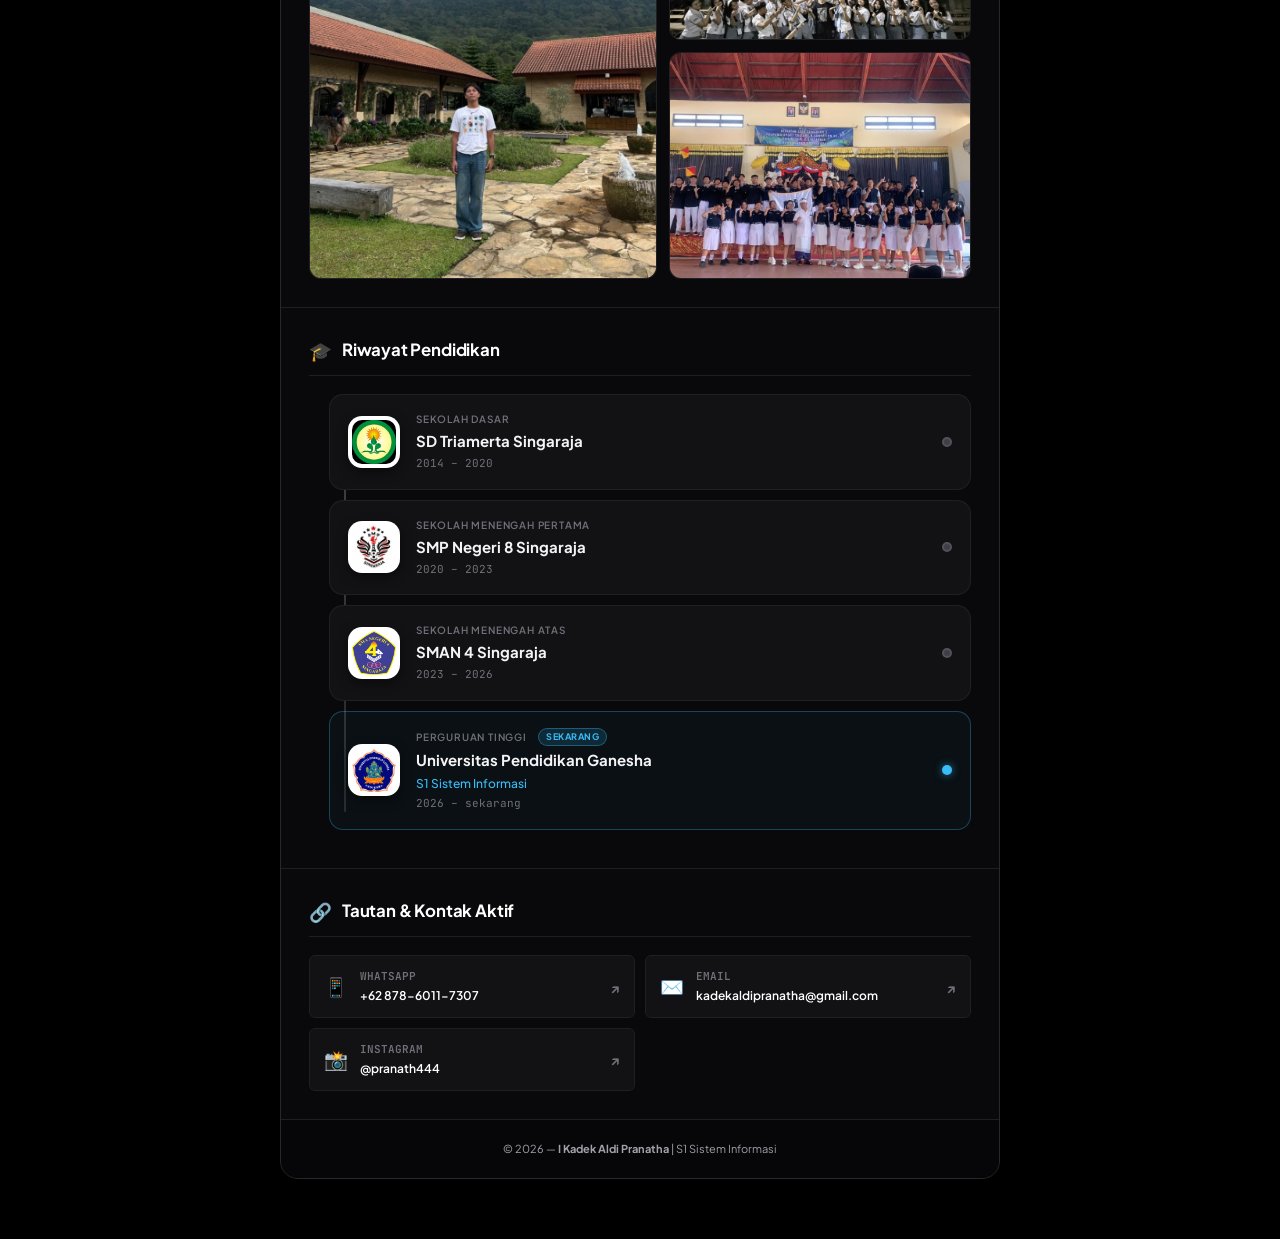
==== commit 7f510ff1: "Update gallery to 3 photos and remove lightbox captions" ====
--- a/index.html
+++ b/index.html
@@ -126,17 +126,6 @@
             display: block;
         }
 
-        .lb-box .lb-caption {
-            margin-top: 12px;
-            color: #e4e4e7;
-            font-size: 13px;
-            font-weight: 500;
-            background: rgba(24, 24, 27, 0.85);
-            padding: 6px 14px;
-            border-radius: 20px;
-            border: 1px solid rgba(255, 255, 255, 0.1);
-        }
-
         @keyframes lbFadeIn {
             from {
                 opacity: 0;
@@ -185,12 +174,12 @@
             color: #ffffff;
         }
 
-        /* ================= PHOTO GRID ================= */
-        .photo-grid-5 {
+        /* ================= PHOTO GRID (3 PHOTOS) ================= */
+        .photo-grid-3 {
             display: grid;
-            grid-template-columns: 1fr 1fr;
-            grid-template-rows: auto auto;
-            gap: 10px;
+            grid-template-columns: 1.15fr 1fr;
+            grid-template-rows: 1fr 1fr;
+            gap: 12px;
         }
 
         .pgrid-item {
@@ -223,23 +212,8 @@
             transform: scale(1.05);
         }
 
-        .pgrid-empty {
-            background: var(--bg-surface, #141417);
-            border: 2px dashed rgba(255, 255, 255, 0.1);
-            display: flex;
-            align-items: center;
-            justify-content: center;
-            cursor: default;
-        }
-
-        .pgrid-empty::after {
-            content: '＋';
-            font-size: 28px;
-            color: rgba(255, 255, 255, 0.15);
-        }
-
         @media (max-width: 500px) {
-            .photo-grid-5 {
+            .photo-grid-3 {
                 grid-template-columns: 1fr 1fr;
             }
 
@@ -521,7 +495,7 @@
                     <span>Galeri Foto</span>
                 </h2>
 
-                <div class="photo-grid-5">
+                <div class="photo-grid-3">
                     <!-- Foto 1 (Foto Awal) -->
                     <a href="#lb-foto1" class="pgrid-item pgrid-item--large" title="Klik untuk memperbesar">
                         <img src="img/foto1.jpg" alt="Foto Galeri 1" class="pgrid-img" />
@@ -534,10 +508,6 @@
                     <a href="#lb-foto3" class="pgrid-item" title="Klik untuk memperbesar">
                         <img src="img/foto3.jpg" alt="Foto Bersama SMAN 4 Singaraja" class="pgrid-img" />
                     </a>
-                    <!-- Foto 4 (Slot Kosong) -->
-                    <div class="pgrid-item pgrid-empty" title="Slot Foto"></div>
-                    <!-- Foto 5 (Slot Kosong) -->
-                    <div class="pgrid-item pgrid-empty" title="Slot Foto"></div>
                 </div>
             </section>
 
@@ -670,7 +640,6 @@
         <div class="lb-box">
             <a href="#!" class="lb-close" title="Tutup">&#10005;</a>
             <img src="img/profile.jpg" alt="Foto Profil I Kadek Aldi Pranatha" />
-            <span class="lb-caption">Foto Profil — I Kadek Aldi Pranatha</span>
         </div>
     </div>
 
@@ -680,7 +649,6 @@
         <div class="lb-box">
             <a href="#!" class="lb-close" title="Tutup">&#10005;</a>
             <img src="img/foto1.jpg" alt="Foto Galeri 1" />
-            <span class="lb-caption">Foto Galeri 1</span>
         </div>
     </div>
 
@@ -690,7 +658,6 @@
         <div class="lb-box">
             <a href="#!" class="lb-close" title="Tutup">&#10005;</a>
             <img src="img/foto2.jpg" alt="Foto Kegiatan SMAN 4 Singaraja" />
-            <span class="lb-caption">Foto Kegiatan SMAN 4 Singaraja</span>
         </div>
     </div>
 
@@ -700,7 +667,6 @@
         <div class="lb-box">
             <a href="#!" class="lb-close" title="Tutup">&#10005;</a>
             <img src="img/foto3.jpg" alt="Foto Bersama SMAN 4 Singaraja" />
-            <span class="lb-caption">Foto Bersama SMAN 4 Singaraja</span>
         </div>
     </div>
 
